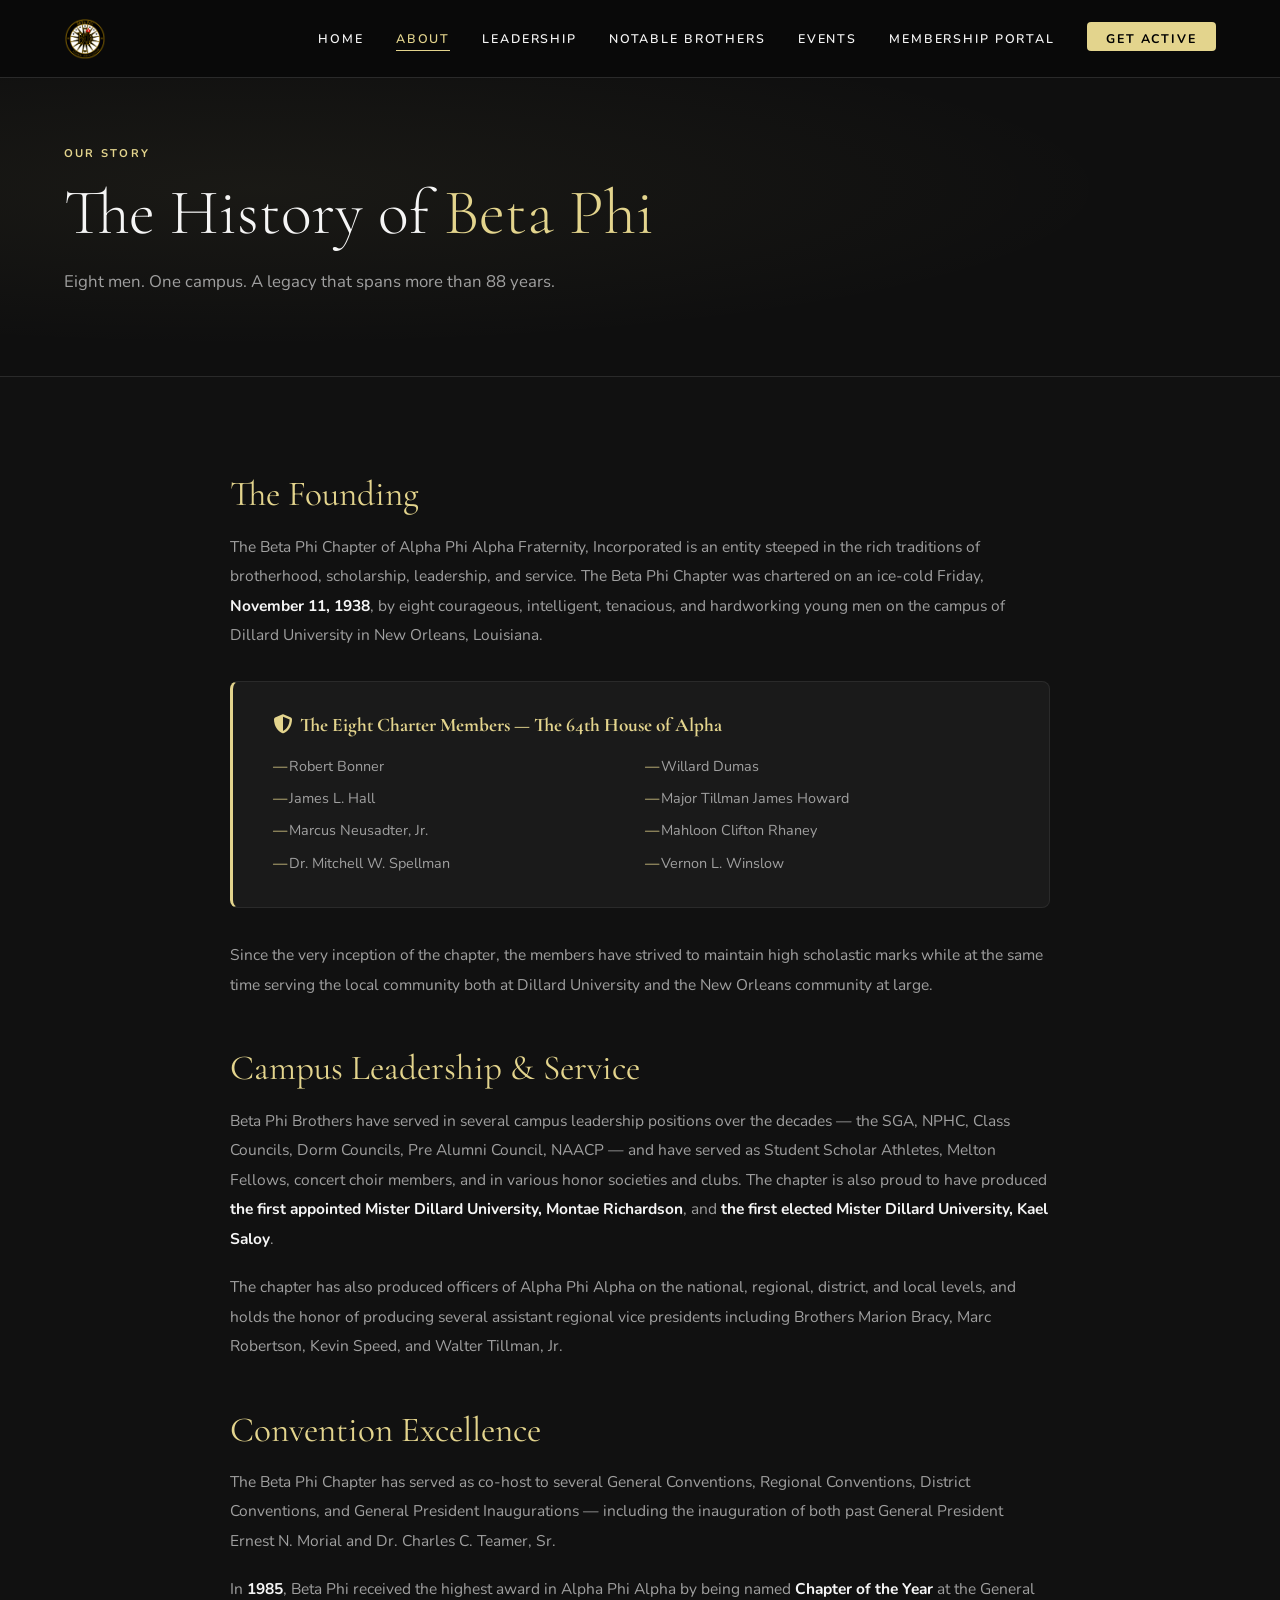
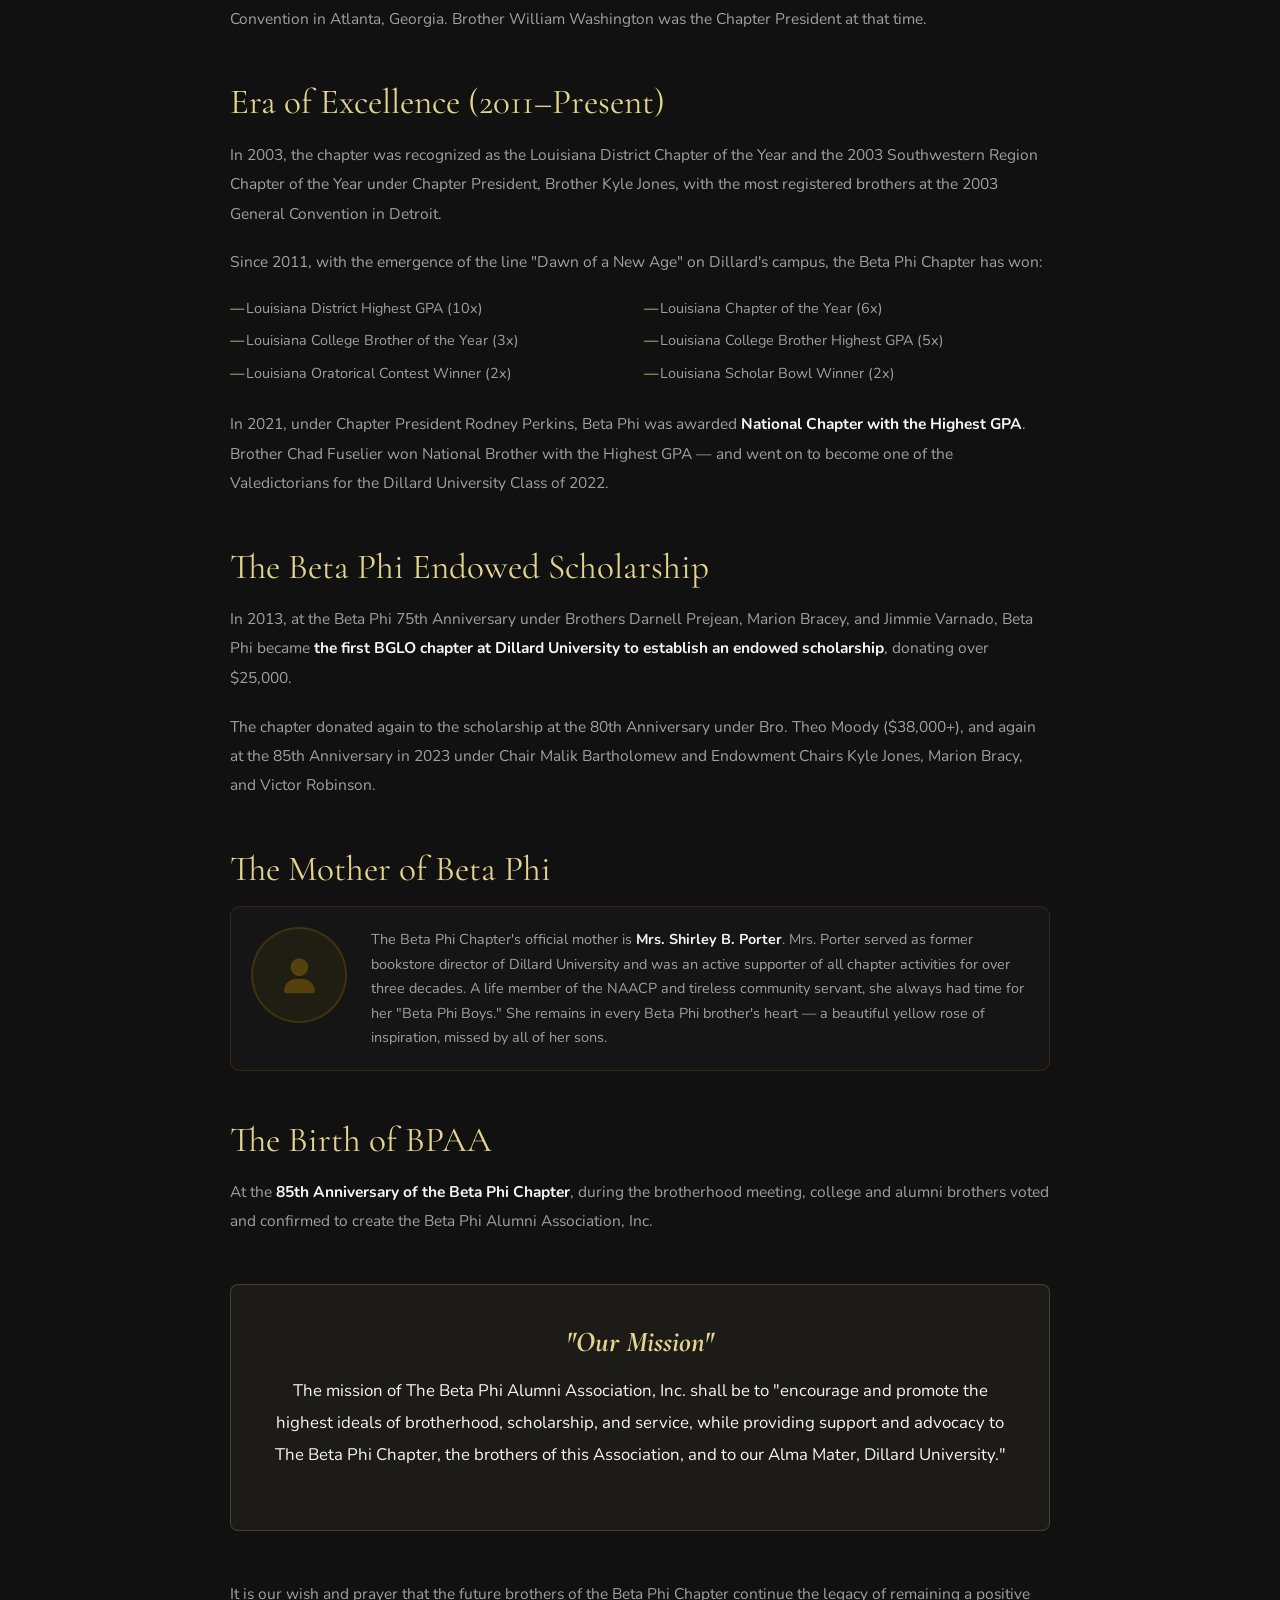
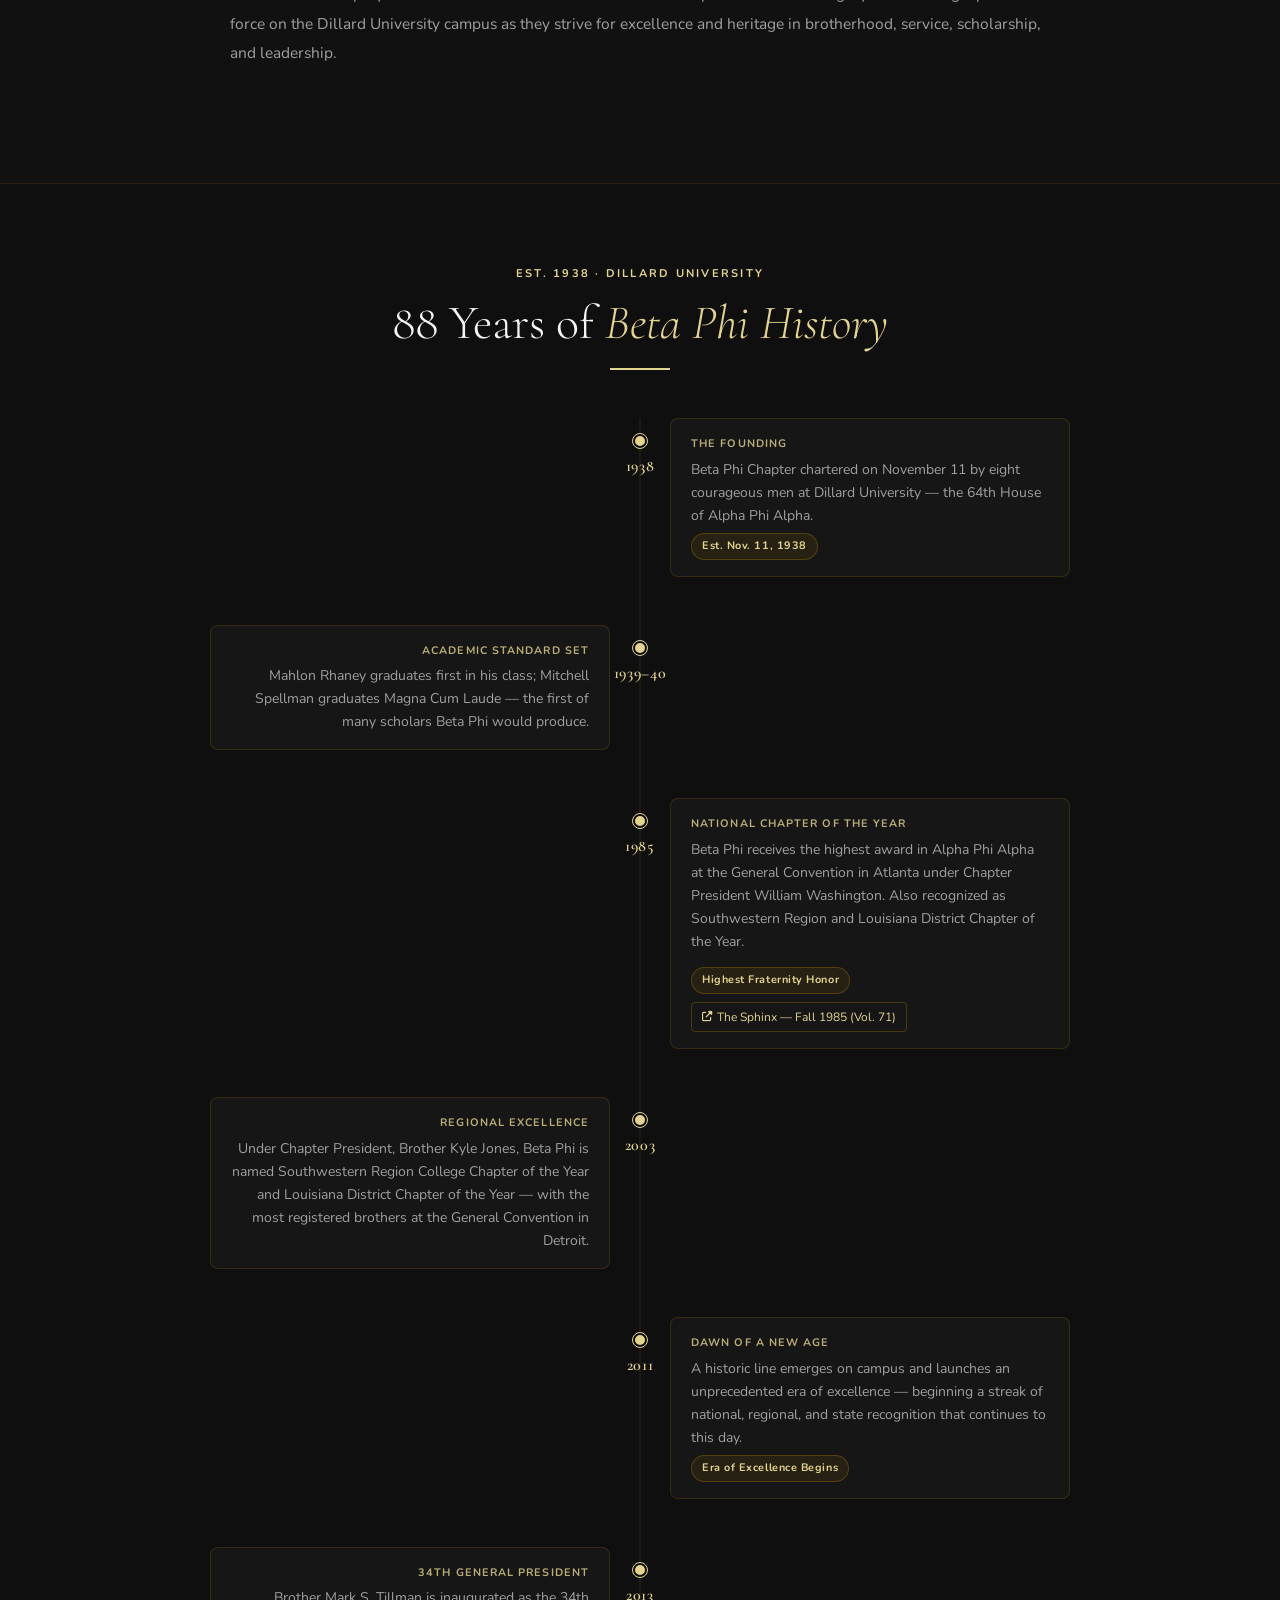
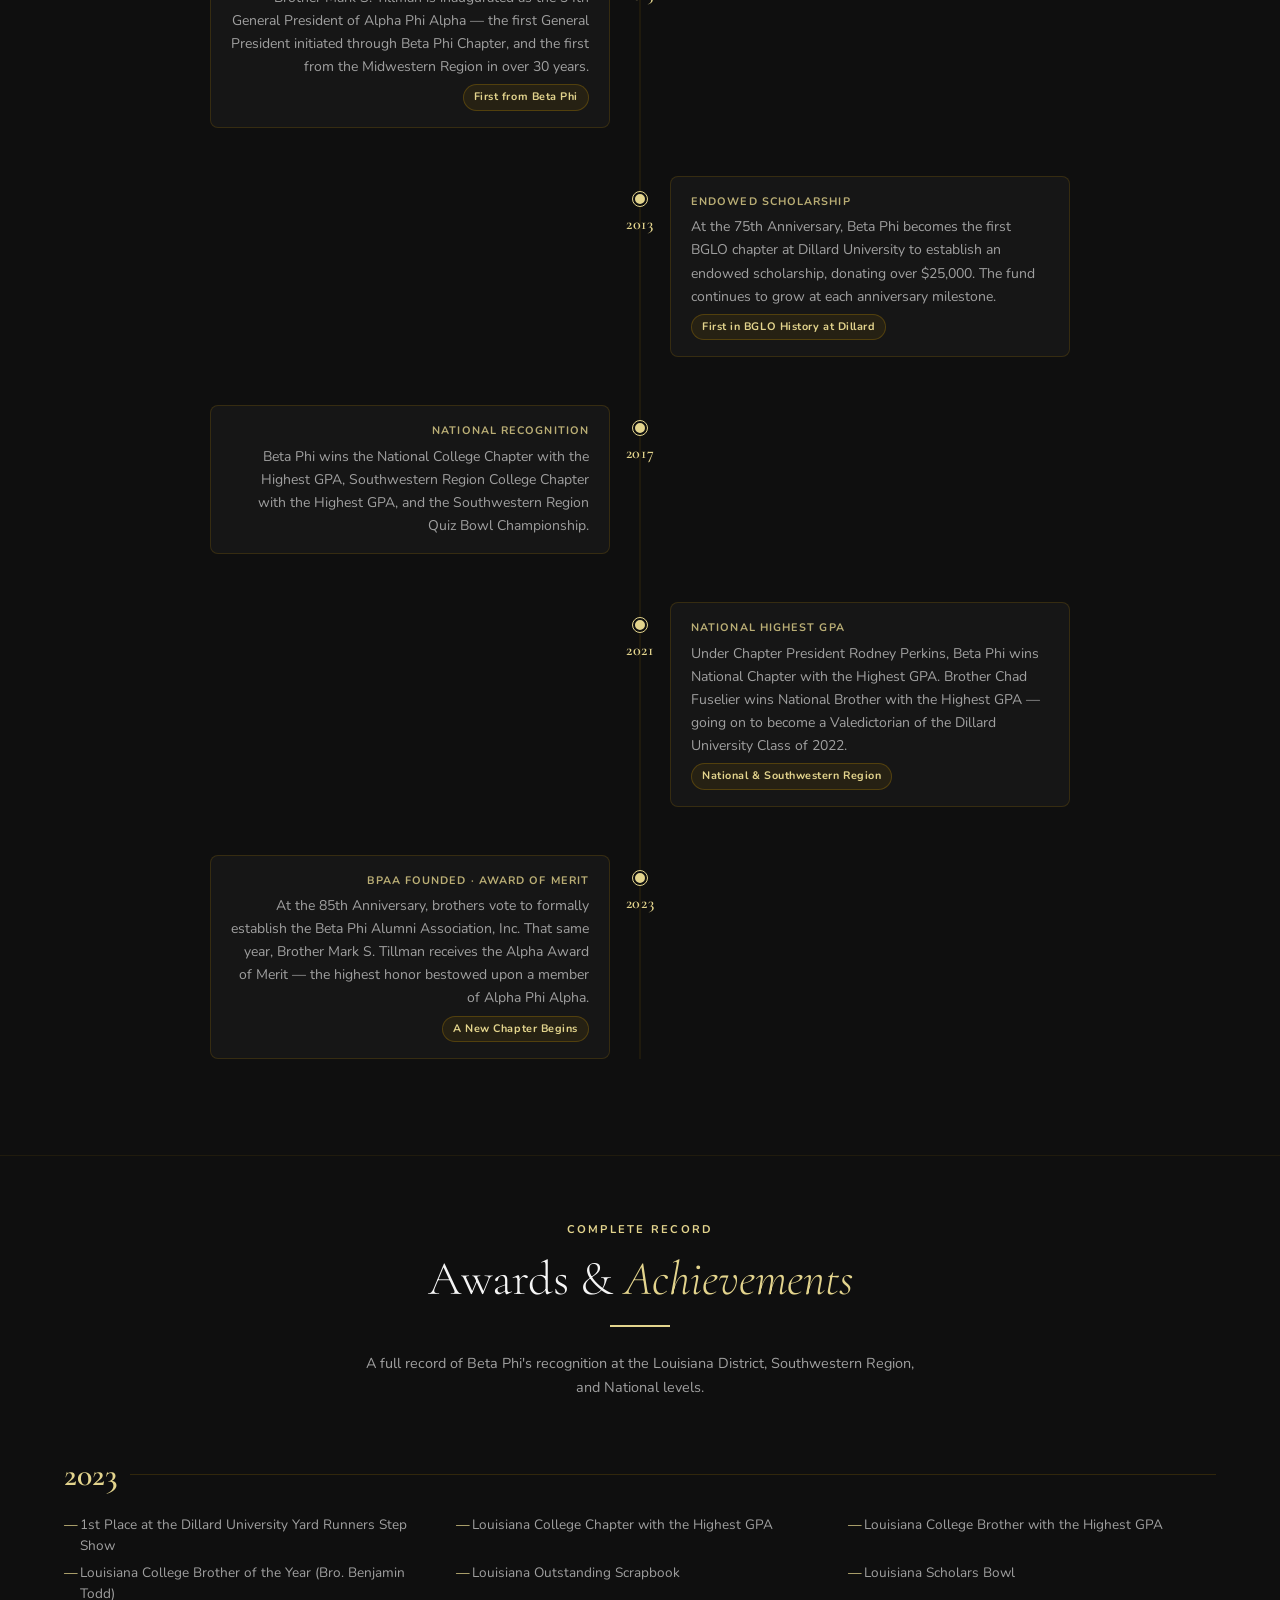
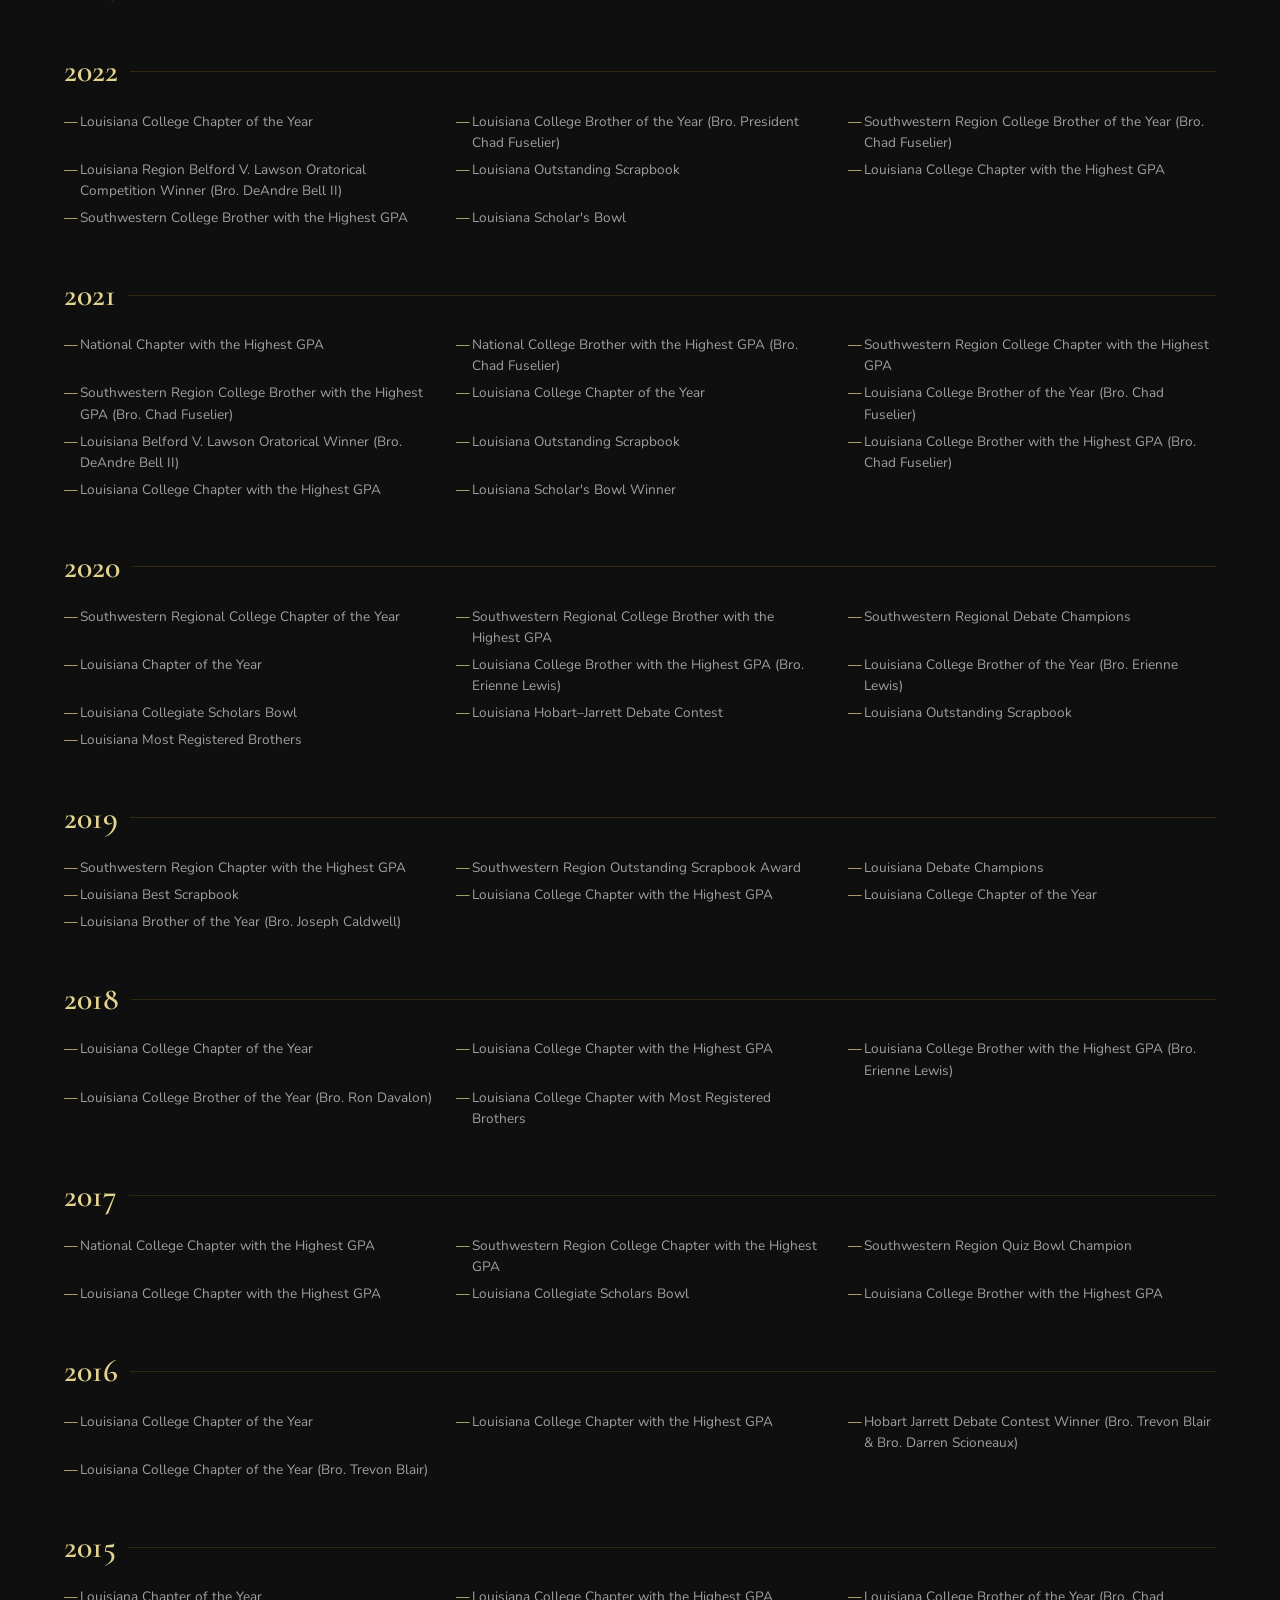
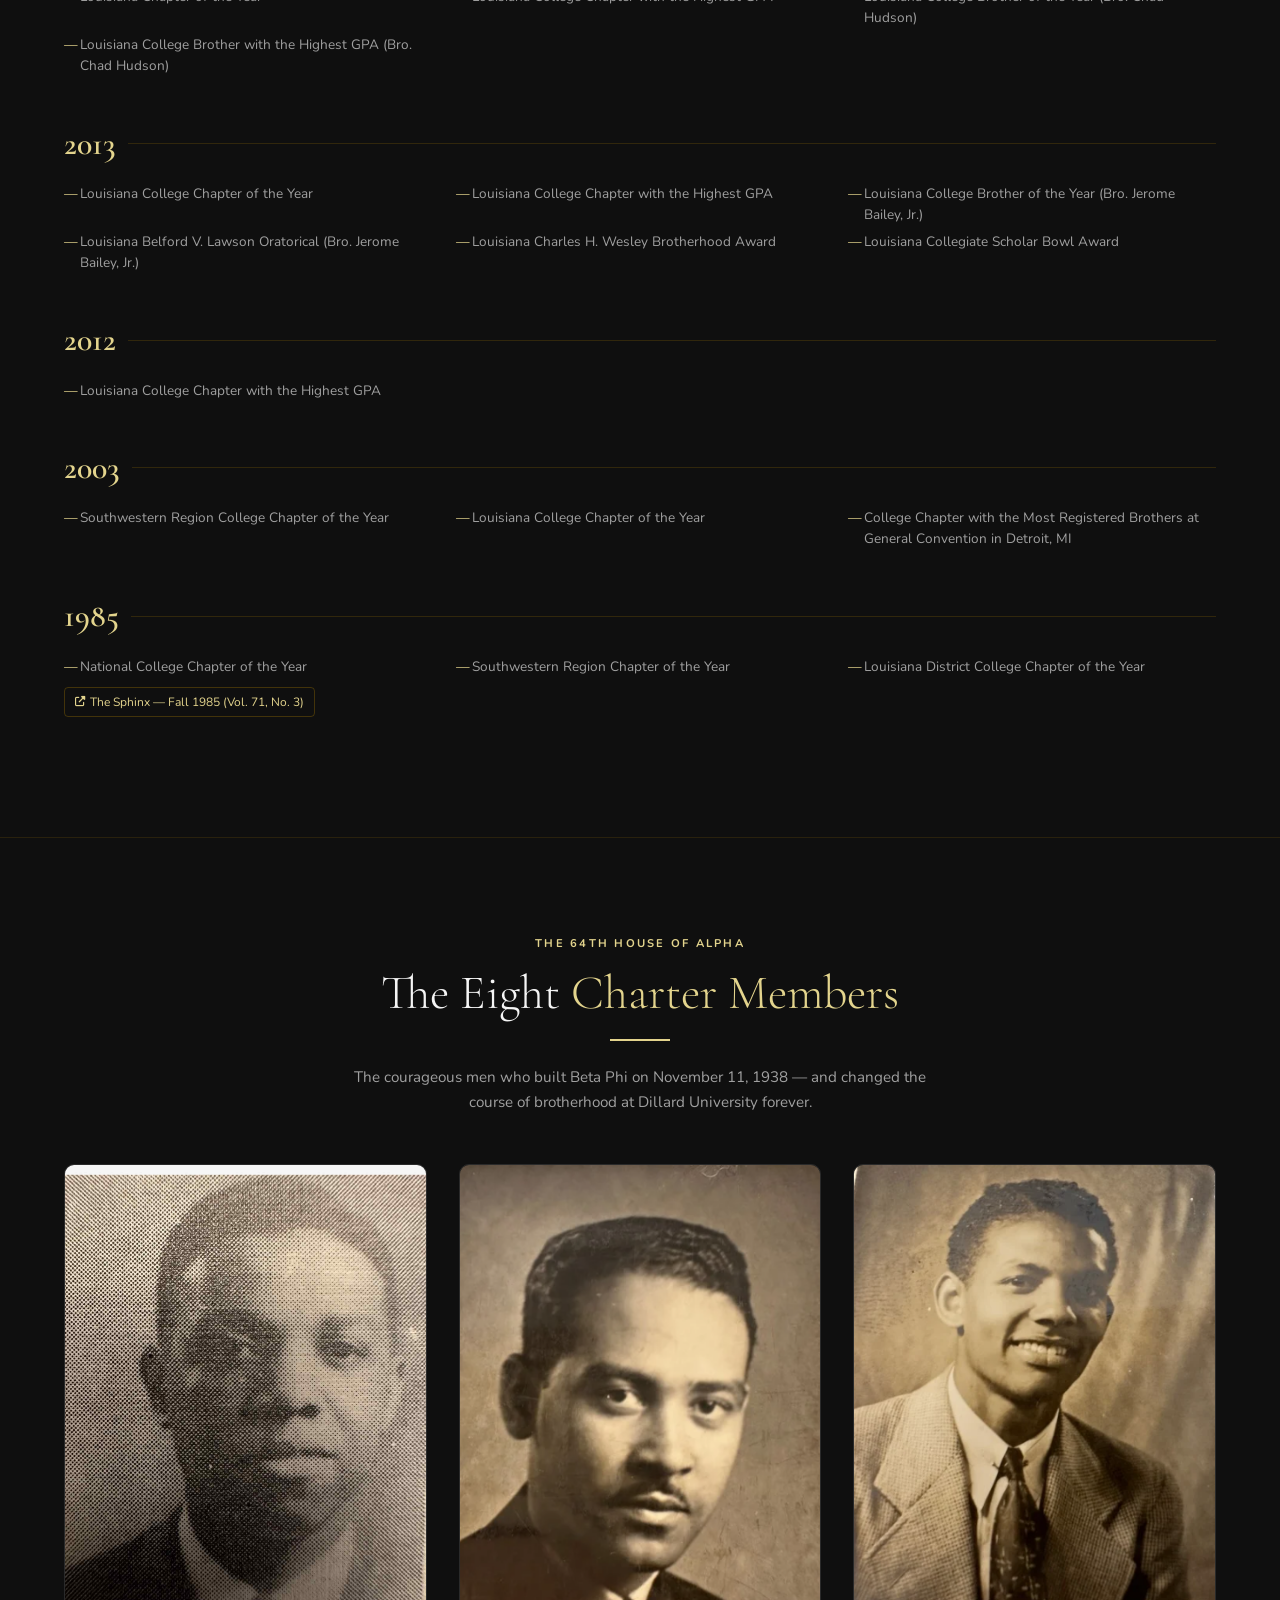
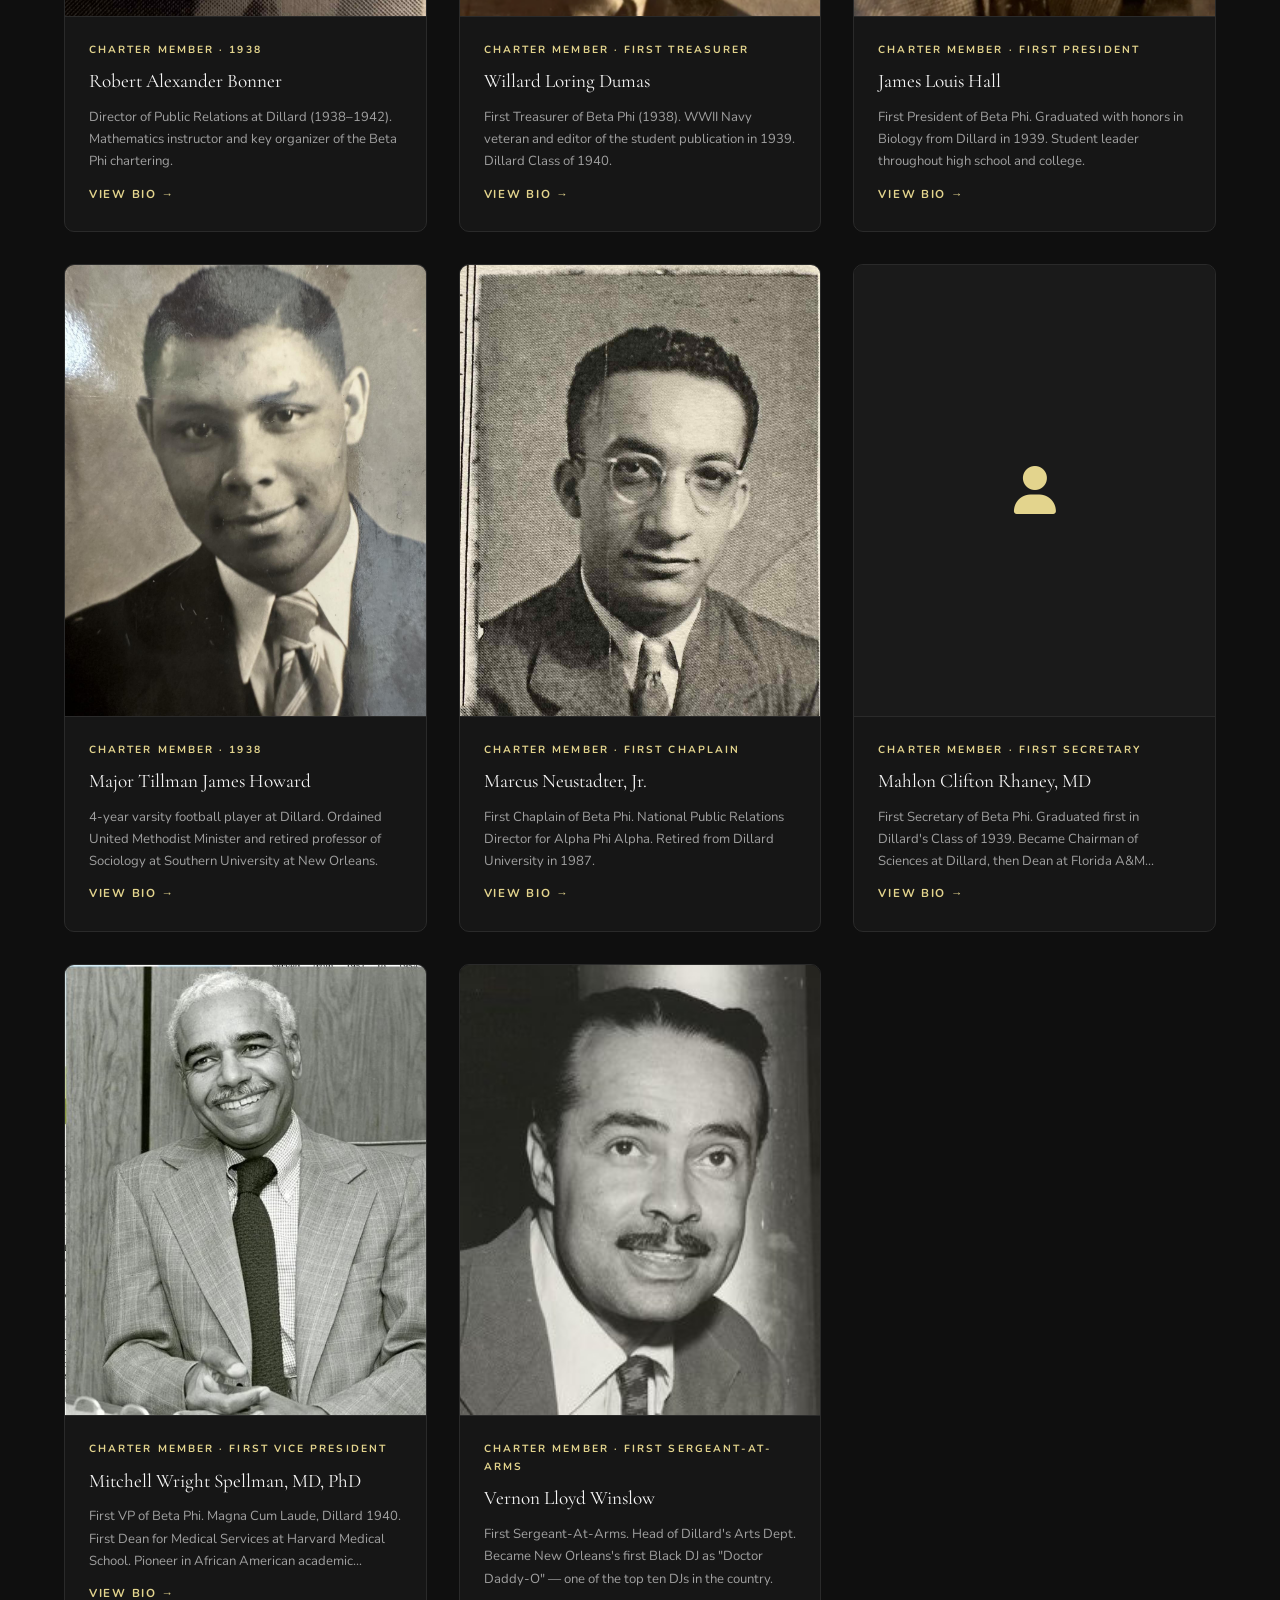
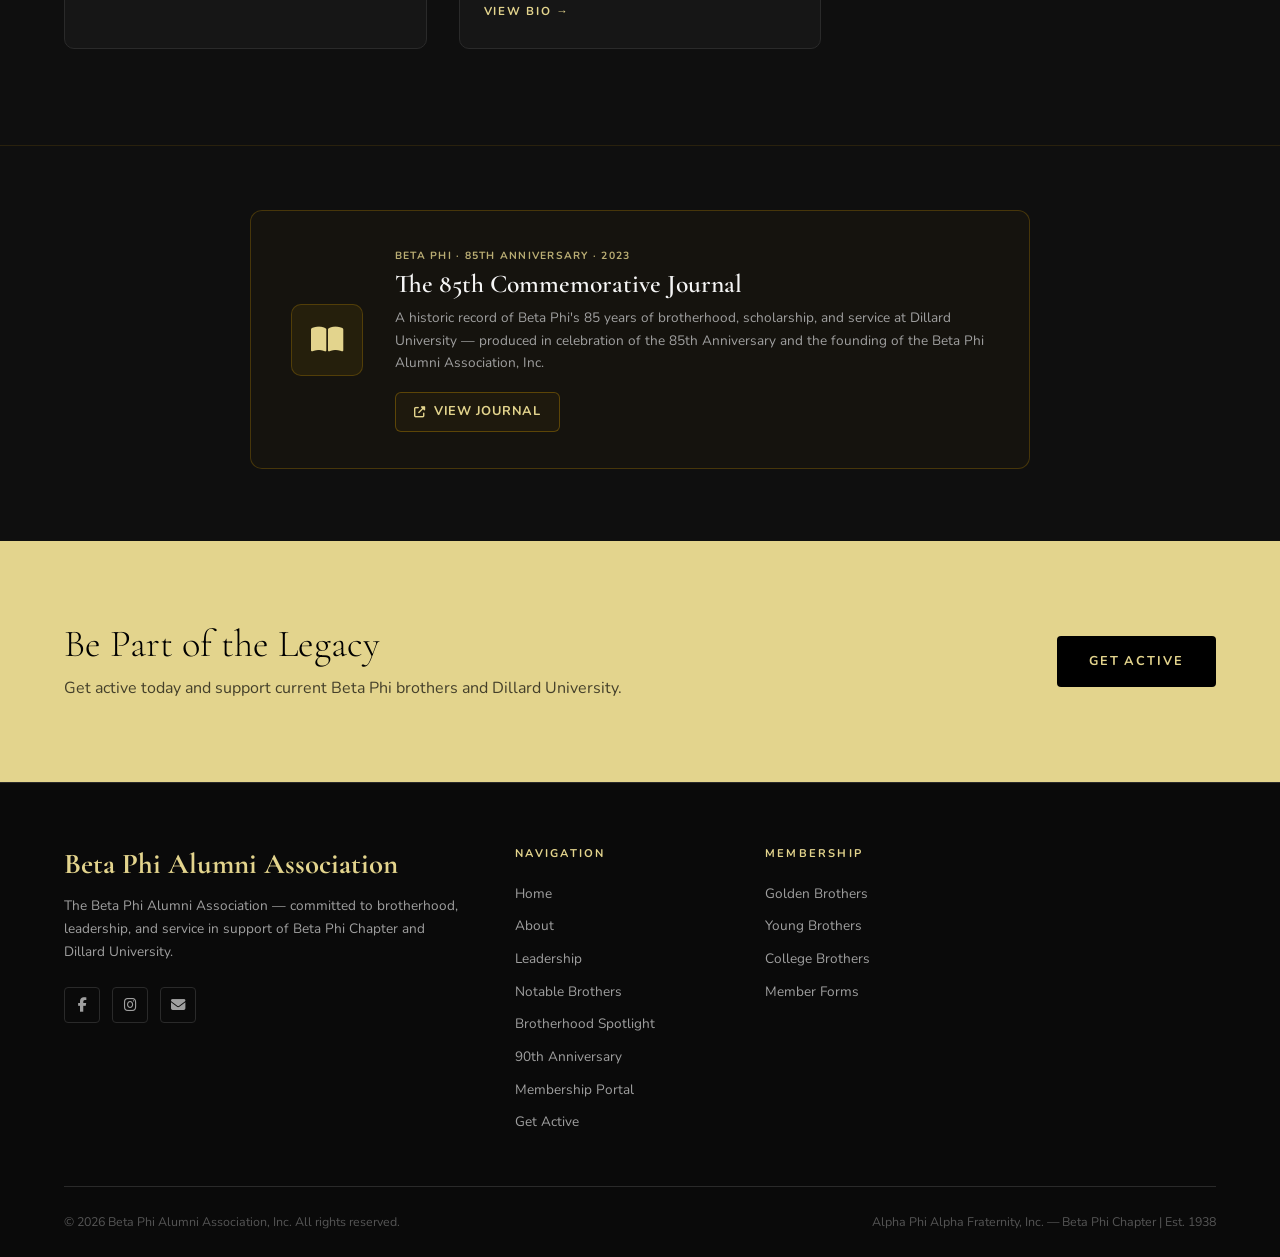
==== about.html @ ff381289 "Load script.js on all pages to fix invisible fade-up content" ====
<!DOCTYPE html>
<html lang="en">
<head>
<meta charset="UTF-8" />
<meta name="viewport" content="width=device-width, initial-scale=1.0"/>
<title>About | Beta Phi Alumni Association</title>
<meta name="description" content="The history of the Beta Phi Chapter of Alpha Phi Alpha Fraternity, Inc. and the Beta Phi Alumni Association." />
<link rel="preconnect" href="https://fonts.googleapis.com">
<link rel="preconnect" href="https://fonts.gstatic.com" crossorigin>
<link href="https://fonts.googleapis.com/css2?family=Cormorant+Garamond:ital,wght@0,300;0,400;0,600;0,700;1,400&family=Nunito:wght@300;400;500;600;700&display=swap" rel="stylesheet">
<link rel="stylesheet" href="https://cdnjs.cloudflare.com/ajax/libs/font-awesome/6.5.2/css/all.min.css"/>
<link rel="stylesheet" href="main.css" />
<style>
/* ── Timeline styles ── */
.timeline-section {
  background: var(--black);
  padding: 5rem 0 6rem;
  border-top: 1px solid rgba(184,135,0,0.15);
}
.tl-body {
  position: relative;
  max-width: 860px;
  margin: 3rem auto 0;
}
.tl-spine {
  position: absolute;
  left: 50%;
  top: 0;
  bottom: 0;
  width: 1px;
  background: rgba(184,135,0,0.2);
  transform: translateX(-50%);
}
.tl-item {
  display: grid;
  grid-template-columns: 1fr 60px 1fr;
  align-items: start;
  margin-bottom: 3rem;
  position: relative;
}
.tl-item:last-child { margin-bottom: 0; }
.tl-card {
  background: rgba(255,255,255,0.03);
  border: 0.5px solid rgba(184,135,0,0.2);
  border-radius: 8px;
  padding: 1rem 1.25rem;
}
.tl-card-l { grid-column: 1; text-align: right; }
.tl-card-r { grid-column: 3; }
.tl-empty-l { grid-column: 1; }
.tl-empty-r { grid-column: 3; }
.tl-center {
  grid-column: 2;
  display: flex;
  flex-direction: column;
  align-items: center;
  padding-top: 1rem;
  gap: 5px;
}
.tl-dot {
  width: 14px;
  height: 14px;
  border-radius: 50%;
  background: var(--gold, #b48700);
  flex-shrink: 0;
  border: 2px solid var(--black, #0a0a0a);
  outline: 1px solid var(--gold, #b48700);
}
.tl-year {
  font-family: 'Cormorant Garamond', serif;
  font-size: 1rem;
  font-weight: 600;
  color: var(--gold, #b48700);
  letter-spacing: 0.04em;
}
.tl-cat {
  font-family: 'Nunito', sans-serif;
  font-size: 0.68rem;
  font-weight: 700;
  letter-spacing: 0.1em;
  text-transform: uppercase;
  color: var(--gold, #b48700);
  margin-bottom: 4px;
  opacity: 0.8;
}
.tl-desc {
  font-family: 'Nunito', sans-serif;
  font-size: 0.875rem;
  color: var(--muted, rgba(255,255,255,0.6));
  line-height: 1.65;
}
.tl-badge {
  display: inline-block;
  font-family: 'Nunito', sans-serif;
  font-size: 0.68rem;
  font-weight: 700;
  letter-spacing: 0.05em;
  padding: 3px 10px;
  border-radius: 999px;
  background: rgba(184,135,0,0.1);
  color: var(--gold, #b48700);
  border: 0.5px solid rgba(184,135,0,0.3);
  margin-top: 6px;
  display: inline-block;
}

/* Awards grid */
.awards-era {
  background: var(--black);
  padding: 0 0 5rem;
  border-top: 1px solid rgba(184,135,0,0.1);
}
.awards-year-block {
  margin-bottom: 2.5rem;
}
.awards-year-label {
  font-family: 'Cormorant Garamond', serif;
  font-size: 2rem;
  font-weight: 600;
  color: var(--gold, #b48700);
  margin-bottom: 0.75rem;
  display: flex;
  align-items: center;
  gap: 12px;
}
.awards-year-label::after {
  content: '';
  flex: 1;
  height: 1px;
  background: rgba(184,135,0,0.2);
}
.awards-list {
  list-style: none;
  padding: 0;
  margin: 0;
  display: grid;
  grid-template-columns: repeat(auto-fill, minmax(280px, 1fr));
  gap: 6px 1.5rem;
}
.awards-list li {
  font-family: 'Nunito', sans-serif;
  font-size: 0.85rem;
  color: var(--muted, rgba(255,255,255,0.6));
  padding-left: 1rem;
  position: relative;
  line-height: 1.55;
}
.awards-list li::before {
  content: '\2014';
  position: absolute;
  left: 0;
  color: var(--gold, #b48700);
}

/* ── Mother of Beta Phi with headshot ── */
.porter-profile {
  display: flex;
  gap: 1.5rem;
  align-items: flex-start;
  margin: 0.5rem 0 1rem;
  padding: 1.25rem;
  background: rgba(255,255,255,0.02);
  border: 0.5px solid rgba(184,135,0,0.18);
  border-radius: 10px;
}
.porter-profile img {
  width: 96px;
  height: 96px;
  border-radius: 50%;
  object-fit: cover;
  object-position: center top;
  border: 2px solid rgba(184,135,0,0.5);
  flex-shrink: 0;
}
.porter-profile .porter-ph {
  width: 96px;
  height: 96px;
  border-radius: 50%;
  background: rgba(184,135,0,0.07);
  border: 2px solid rgba(184,135,0,0.2);
  display: flex;
  align-items: center;
  justify-content: center;
  color: rgba(184,135,0,0.35);
  font-size: 2.2rem;
  flex-shrink: 0;
}
.porter-profile .porter-text p {
  margin: 0;
  color: var(--muted, rgba(255,255,255,0.6));
  font-size: 0.9rem;
  line-height: 1.7;
}

/* ── 85th Commemorative Journal Section ── */
.journal-section {
  background: var(--black);
  padding: 4rem 0 4.5rem;
  border-top: 1px solid rgba(184,135,0,0.15);
}
.journal-card {
  max-width: 780px;
  margin: 0 auto;
  background: rgba(184,135,0,0.04);
  border: 0.5px solid rgba(184,135,0,0.3);
  border-radius: 12px;
  padding: 2.25rem 2.5rem;
  display: flex;
  gap: 2rem;
  align-items: center;
}
.journal-icon-wrap {
  flex-shrink: 0;
  width: 72px;
  height: 72px;
  border-radius: 10px;
  background: rgba(184,135,0,0.1);
  border: 0.5px solid rgba(184,135,0,0.3);
  display: flex;
  align-items: center;
  justify-content: center;
  color: var(--gold, #b48700);
  font-size: 1.8rem;
}
.journal-card-body .journal-label {
  font-family: 'Nunito', sans-serif;
  font-size: 0.65rem;
  font-weight: 700;
  letter-spacing: 0.12em;
  text-transform: uppercase;
  color: var(--gold, #b48700);
  opacity: 0.8;
  margin-bottom: 4px;
}
.journal-card-body h3 {
  font-family: 'Cormorant Garamond', serif;
  font-size: 1.6rem;
  font-weight: 600;
  color: var(--text, #f0ead6);
  margin: 0 0 0.5rem;
  line-height: 1.2;
}
.journal-card-body p {
  font-family: 'Nunito', sans-serif;
  font-size: 0.85rem;
  color: var(--muted, rgba(255,255,255,0.6));
  margin: 0 0 1.1rem;
  line-height: 1.65;
}
.journal-view-btn {
  display: inline-flex;
  align-items: center;
  gap: 8px;
  font-family: 'Nunito', sans-serif;
  font-size: 0.8rem;
  font-weight: 700;
  letter-spacing: 0.06em;
  text-transform: uppercase;
  color: var(--gold, #b48700);
  text-decoration: none;
  border: 0.5px solid rgba(184,135,0,0.4);
  padding: 8px 18px;
  border-radius: 6px;
  background: rgba(184,135,0,0.06);
  transition: background 0.2s, border-color 0.2s;
}
.journal-view-btn:hover {
  background: rgba(184,135,0,0.14);
  border-color: rgba(184,135,0,0.65);
}
@media (max-width: 600px) {
  .journal-card { flex-direction: column; gap: 1.25rem; padding: 1.5rem; }
  .porter-profile { flex-direction: column; align-items: center; text-align: center; }
}

@media (max-width: 640px) {
  .tl-item { grid-template-columns: 20px 1fr; }
  .tl-spine { left: 10px; transform: none; }
  .tl-card-l, .tl-card-r { grid-column: 2; text-align: left; }
  .tl-empty-l, .tl-empty-r { display: none; }
  .tl-center { grid-column: 1; padding-top: 1rem; }
  .tl-year { font-size: 0.8rem; }
}
</style>
</head>
<body>

<!-- NAV -->
<nav class="site-nav" id="siteNav">
  <div class="container">
    <a href="index.html" class="nav-brand" style="text-decoration:none;">
      <img src="images/bpaalogo.png" alt="Beta Phi Alumni Association" style="height:42px; width:auto; display:block;" />
    </a>
    <ul class="nav-links">
      <li><a href="index.html">Home</a></li>
      <li>
        <a href="about.html" class="active">About</a>
        <div class="nav-dropdown">
          <a href="about.html">Our History</a>
          <a href="about.html#charter-members">Charter Members</a>
        </div>
      </li>
      <li><a href="leadership.html">Leadership</a></li>
      <li>
        <a href="legacy.html">Notable Brothers</a>
        <div class="nav-dropdown">
          <a href="legacy.html">Notable Brothers</a>
          <a href="brotherhood-spotlight.html">Brotherhood Spotlight</a>
        </div>
      </li>
      <li>
        <a href="#">Events</a>
        <div class="nav-dropdown">
          <a href="beta-phi-90th.html">Beta Phi 90th Anniversary</a>
        </div>
      </li>
      <li><a href="members.html">Membership Portal</a></li>
      <li><a href="get-active.html" class="nav-cta">Get Active</a></li>
    </ul>
    <button class="nav-toggle" id="navToggle" aria-label="Toggle navigation">
      <span></span><span></span><span></span>
    </button>
  </div>
  <div class="nav-mobile" id="navMobile">
    <a href="index.html">Home</a>
    <a href="about.html">About — History</a>
    <a href="about.html#charter-members">About — Charter Members</a>
    <a href="leadership.html">Leadership</a>
    <a href="legacy.html">Notable Brothers</a>
    <a href="brotherhood-spotlight.html">Brotherhood Spotlight</a>
    <a href="beta-phi-90th.html">Events — 90th Anniversary</a>
    <a href="members.html">Membership Portal</a>
    <a href="get-active.html">Get Active</a>
  </div>
</nav>

<!-- PAGE HERO -->
<section class="page-hero">
  <div class="container page-hero-content">
    <span class="section-label">Our Story</span>
    <h1>The History of <span>Beta Phi</span></h1>
    <p>Eight men. One campus. A legacy that spans more than 88 years.</p>
  </div>
</section>

<!-- HISTORY -->
<section class="history-section">
  <div class="container">
    <div class="history-content">

      <h2>The Founding</h2>
      <p>
        The Beta Phi Chapter of Alpha Phi Alpha Fraternity, Incorporated is an entity steeped in the rich traditions of brotherhood, scholarship, leadership, and service. The Beta Phi Chapter was chartered on an ice-cold Friday, <strong>November 11, 1938</strong>, by eight courageous, intelligent, tenacious, and hardworking young men on the campus of Dillard University in New Orleans, Louisiana.
      </p>

      <div class="founding-members fade-up">
        <h3><i class="fas fa-shield-alt" style="color:var(--gold); margin-right:0.5rem;"></i>The Eight Charter Members — The 64th House of Alpha</h3>
        <ul>
          <li>Robert Bonner</li>
          <li>Willard Dumas</li>
          <li>James L. Hall</li>
          <li>Major Tillman James Howard</li>
          <li>Marcus Neusadter, Jr.</li>
          <li>Mahloon Clifton Rhaney</li>
          <li>Dr. Mitchell W. Spellman</li>
          <li>Vernon L. Winslow</li>
        </ul>
      </div>

      <p>
        Since the very inception of the chapter, the members have strived to maintain high scholastic marks while at the same time serving the local community both at Dillard University and the New Orleans community at large.
      </p>

      <h2>Campus Leadership &amp; Service</h2>
      <p>
        Beta Phi Brothers have served in several campus leadership positions over the decades — the SGA, NPHC, Class Councils, Dorm Councils, Pre Alumni Council, NAACP — and have served as Student Scholar Athletes, Melton Fellows, concert choir members, and in various honor societies and clubs. The chapter is also proud to have produced <strong>the first appointed Mister Dillard University, Montae Richardson</strong>, and <strong>the first elected Mister Dillard University, Kael Saloy</strong>.
      </p>

      <p>
        The chapter has also produced officers of Alpha Phi Alpha on the national, regional, district, and local levels, and holds the honor of producing several assistant regional vice presidents including Brothers Marion Bracy, Marc Robertson, Kevin Speed, and Walter Tillman, Jr.
      </p>

      <h2>Convention Excellence</h2>
      <p>
        The Beta Phi Chapter has served as co-host to several General Conventions, Regional Conventions, District Conventions, and General President Inaugurations — including the inauguration of both past General President Ernest N. Morial and Dr. Charles C. Teamer, Sr.
      </p>

      <p>
        In <strong>1985</strong>, Beta Phi received the highest award in Alpha Phi Alpha by being named <strong>Chapter of the Year</strong> at the General Convention in Atlanta, Georgia. Brother William Washington was the Chapter President at that time.
      </p>

      <h2>Era of Excellence (2011–Present)</h2>
      <p>
        In 2003, the chapter was recognized as the Louisiana District Chapter of the Year and the 2003 Southwestern Region Chapter of the Year under Chapter President, Brother Kyle Jones, with the most registered brothers at the 2003 General Convention in Detroit.
      </p>
      <p>
        Since 2011, with the emergence of the line "Dawn of a New Age" on Dillard's campus, the Beta Phi Chapter has won:
      </p>
      <ul style="list-style:none; margin: 1rem 0 1.5rem; display:grid; grid-template-columns: 1fr 1fr; gap: 0.5rem;">
        <li style="color:var(--muted); font-size:0.9rem; padding-left:1rem; position:relative;"><span style="color:var(--gold); position:absolute; left:0;">—</span> Louisiana District Highest GPA (10x)</li>
        <li style="color:var(--muted); font-size:0.9rem; padding-left:1rem; position:relative;"><span style="color:var(--gold); position:absolute; left:0;">—</span> Louisiana Chapter of the Year (6x)</li>
        <li style="color:var(--muted); font-size:0.9rem; padding-left:1rem; position:relative;"><span style="color:var(--gold); position:absolute; left:0;">—</span> Louisiana College Brother of the Year (3x)</li>
        <li style="color:var(--muted); font-size:0.9rem; padding-left:1rem; position:relative;"><span style="color:var(--gold); position:absolute; left:0;">—</span> Louisiana College Brother Highest GPA (5x)</li>
        <li style="color:var(--muted); font-size:0.9rem; padding-left:1rem; position:relative;"><span style="color:var(--gold); position:absolute; left:0;">—</span> Louisiana Oratorical Contest Winner (2x)</li>
        <li style="color:var(--muted); font-size:0.9rem; padding-left:1rem; position:relative;"><span style="color:var(--gold); position:absolute; left:0;">—</span> Louisiana Scholar Bowl Winner (2x)</li>
      </ul>
      <p>
        In 2021, under Chapter President Rodney Perkins, Beta Phi was awarded <strong>National Chapter with the Highest GPA</strong>. Brother Chad Fuselier won National Brother with the Highest GPA — and went on to become one of the Valedictorians for the Dillard University Class of 2022.
      </p>

      <h2>The Beta Phi Endowed Scholarship</h2>
      <p>
        In 2013, at the Beta Phi 75th Anniversary under Brothers Darnell Prejean, Marion Bracey, and Jimmie Varnado, Beta Phi became <strong>the first BGLO chapter at Dillard University to establish an endowed scholarship</strong>, donating over $25,000.
      </p>
      <p>
        The chapter donated again to the scholarship at the 80th Anniversary under Bro. Theo Moody ($38,000+), and again at the 85th Anniversary in 2023 under Chair Malik Bartholomew and Endowment Chairs Kyle Jones, Marion Bracy, and Victor Robinson.
      </p>

      <h2>The Mother of Beta Phi</h2>

      <!-- Shirley Porter Profile with Headshot -->
      <div class="porter-profile fade-up">
        <img
          src="images/porterheadshot.png"
          alt="Mrs. Shirley B. Porter — Mother of Beta Phi"
          onerror="this.style.display='none'; this.nextElementSibling.style.display='flex';"
        />
        <div class="porter-ph" style="display:none;"><i class="fas fa-user"></i></div>
        <div class="porter-text">
          <p>
            The Beta Phi Chapter's official mother is <strong>Mrs. Shirley B. Porter</strong>. Mrs. Porter served as former bookstore director of Dillard University and was an active supporter of all chapter activities for over three decades. A life member of the NAACP and tireless community servant, she always had time for her "Beta Phi Boys." She remains in every Beta Phi brother's heart — a beautiful yellow rose of inspiration, missed by all of her sons.
          </p>
        </div>
      </div>

      <h2>The Birth of BPAA</h2>
      <p>
        At the <strong>85th Anniversary of the Beta Phi Chapter</strong>, during the brotherhood meeting, college and alumni brothers voted and confirmed to create the Beta Phi Alumni Association, Inc.
      </p>

      <div class="mission-box fade-up">
        <h3>"Our Mission"</h3>
        <p>
          The mission of The Beta Phi Alumni Association, Inc. shall be to "encourage and promote the highest ideals of brotherhood, scholarship, and service, while providing support and advocacy to The Beta Phi Chapter, the brothers of this Association, and to our Alma Mater, Dillard University."
        </p>
      </div>

      <p style="margin-top: 2rem;">
        It is our wish and prayer that the future brothers of the Beta Phi Chapter continue the legacy of remaining a positive force on the Dillard University campus as they strive for excellence and heritage in brotherhood, service, scholarship, and leadership.
      </p>

    </div>
  </div>
</section>

<!-- TIMELINE -->
<section class="timeline-section" id="timeline">
  <div class="container">
    <div style="text-align:center; margin-bottom:1rem;">
      <span class="section-label">Est. 1938 · Dillard University</span>
      <h2 style="font-family:'Cormorant Garamond',serif; font-size:clamp(2rem,4vw,3rem); color:var(--text); font-weight:300; margin-bottom:0.5rem;">
        88 Years of <span style="color:var(--gold); font-style:italic;">Beta Phi History</span>
      </h2>
      <div class="gold-divider"></div>
    </div>
    <div class="tl-body">
      <div class="tl-spine"></div>
      <div class="tl-item fade-up">
        <div class="tl-empty-l"></div>
        <div class="tl-center"><div class="tl-dot"></div><div class="tl-year">1938</div></div>
        <div class="tl-card tl-card-r">
          <div class="tl-cat">The Founding</div>
          <div class="tl-desc">Beta Phi Chapter chartered on November 11 by eight courageous men at Dillard University — the 64th House of Alpha Phi Alpha.</div>
          <div><span class="tl-badge">Est. Nov. 11, 1938</span></div>
        </div>
      </div>
      <div class="tl-item fade-up">
        <div class="tl-card tl-card-l">
          <div class="tl-cat">Academic Standard Set</div>
          <div class="tl-desc">Mahlon Rhaney graduates first in his class; Mitchell Spellman graduates Magna Cum Laude — the first of many scholars Beta Phi would produce.</div>
        </div>
        <div class="tl-center"><div class="tl-dot"></div><div class="tl-year">1939–40</div></div>
        <div class="tl-empty-r"></div>
      </div>
      <div class="tl-item fade-up">
        <div class="tl-empty-l"></div>
        <div class="tl-center"><div class="tl-dot"></div><div class="tl-year">1985</div></div>
        <div class="tl-card tl-card-r">
          <div class="tl-cat">National Chapter of the Year</div>
          <div class="tl-desc">Beta Phi receives the highest award in Alpha Phi Alpha at the General Convention in Atlanta under Chapter President William Washington. Also recognized as Southwestern Region and Louisiana District Chapter of the Year.</div>
          <div style="margin-top:8px;"><span class="tl-badge">Highest Fraternity Honor</span></div>
          <div style="margin-top:8px;">
            <a href="https://issuu.com/docs/67835bb97159469b81464bffd332ee5e" target="_blank" style="font-family:'Nunito',sans-serif; font-size:0.75rem; color:var(--gold); text-decoration:none; display:inline-flex; align-items:center; gap:5px; border:0.5px solid rgba(184,135,0,0.3); padding:4px 10px; border-radius:4px;">
              <i class="fas fa-external-link-alt" style="font-size:0.65rem;"></i> The Sphinx — Fall 1985 (Vol. 71)
            </a>
          </div>
        </div>
      </div>
      <div class="tl-item fade-up">
        <div class="tl-card tl-card-l">
          <div class="tl-cat">Regional Excellence</div>
          <div class="tl-desc">Under Chapter President, Brother Kyle Jones, Beta Phi is named Southwestern Region College Chapter of the Year and Louisiana District Chapter of the Year — with the most registered brothers at the General Convention in Detroit.</div>
        </div>
        <div class="tl-center"><div class="tl-dot"></div><div class="tl-year">2003</div></div>
        <div class="tl-empty-r"></div>
      </div>
      <div class="tl-item fade-up">
        <div class="tl-empty-l"></div>
        <div class="tl-center"><div class="tl-dot"></div><div class="tl-year">2011</div></div>
        <div class="tl-card tl-card-r">
          <div class="tl-cat">Dawn of a New Age</div>
          <div class="tl-desc">A historic line emerges on campus and launches an unprecedented era of excellence — beginning a streak of national, regional, and state recognition that continues to this day.</div>
          <div><span class="tl-badge">Era of Excellence Begins</span></div>
        </div>
      </div>
      <div class="tl-item fade-up">
        <div class="tl-card tl-card-l">
          <div class="tl-cat">34th General President</div>
          <div class="tl-desc">Brother Mark S. Tillman is inaugurated as the 34th General President of Alpha Phi Alpha — the first General President initiated through Beta Phi Chapter, and the first from the Midwestern Region in over 30 years.</div>
          <div><span class="tl-badge">First from Beta Phi</span></div>
        </div>
        <div class="tl-center"><div class="tl-dot"></div><div class="tl-year">2013</div></div>
        <div class="tl-empty-r"></div>
      </div>
      <div class="tl-item fade-up">
        <div class="tl-empty-l"></div>
        <div class="tl-center"><div class="tl-dot"></div><div class="tl-year">2013</div></div>
        <div class="tl-card tl-card-r">
          <div class="tl-cat">Endowed Scholarship</div>
          <div class="tl-desc">At the 75th Anniversary, Beta Phi becomes the first BGLO chapter at Dillard University to establish an endowed scholarship, donating over $25,000. The fund continues to grow at each anniversary milestone.</div>
          <div><span class="tl-badge">First in BGLO History at Dillard</span></div>
        </div>
      </div>
      <div class="tl-item fade-up">
        <div class="tl-card tl-card-l">
          <div class="tl-cat">National Recognition</div>
          <div class="tl-desc">Beta Phi wins the National College Chapter with the Highest GPA, Southwestern Region College Chapter with the Highest GPA, and the Southwestern Region Quiz Bowl Championship.</div>
        </div>
        <div class="tl-center"><div class="tl-dot"></div><div class="tl-year">2017</div></div>
        <div class="tl-empty-r"></div>
      </div>
      <div class="tl-item fade-up">
        <div class="tl-empty-l"></div>
        <div class="tl-center"><div class="tl-dot"></div><div class="tl-year">2021</div></div>
        <div class="tl-card tl-card-r">
          <div class="tl-cat">National Highest GPA</div>
          <div class="tl-desc">Under Chapter President Rodney Perkins, Beta Phi wins National Chapter with the Highest GPA. Brother Chad Fuselier wins National Brother with the Highest GPA — going on to become a Valedictorian of the Dillard University Class of 2022.</div>
          <div><span class="tl-badge">National &amp; Southwestern Region</span></div>
        </div>
      </div>
      <div class="tl-item fade-up">
        <div class="tl-card tl-card-l">
          <div class="tl-cat">BPAA Founded · Award of Merit</div>
          <div class="tl-desc">At the 85th Anniversary, brothers vote to formally establish the Beta Phi Alumni Association, Inc. That same year, Brother Mark S. Tillman receives the Alpha Award of Merit — the highest honor bestowed upon a member of Alpha Phi Alpha.</div>
          <div><span class="tl-badge">A New Chapter Begins</span></div>
        </div>
        <div class="tl-center"><div class="tl-dot"></div><div class="tl-year">2023</div></div>
        <div class="tl-empty-r"></div>
      </div>
    </div>
  </div>
</section>

<!-- AWARDS & ACHIEVEMENTS -->
<section class="awards-era">
  <div class="container">
    <div style="text-align:center; padding: 4rem 0 3rem;">
      <span class="section-label">Complete Record</span>
      <h2 style="font-family:'Cormorant Garamond',serif; font-size:clamp(2rem,4vw,3rem); color:var(--text); font-weight:300; margin-bottom:0.5rem;">
        Awards &amp; <span style="color:var(--gold); font-style:italic;">Achievements</span>
      </h2>
      <div class="gold-divider"></div>
      <p style="color:var(--muted); max-width:560px; margin:1rem auto 0; font-size:0.9rem;">
        A full record of Beta Phi's recognition at the Louisiana District, Southwestern Region, and National levels.
      </p>
    </div>
    <div class="awards-year-block fade-up">
      <div class="awards-year-label">2023</div>
      <ul class="awards-list">
        <li>1st Place at the Dillard University Yard Runners Step Show</li>
        <li>Louisiana College Chapter with the Highest GPA</li>
        <li>Louisiana College Brother with the Highest GPA</li>
        <li>Louisiana College Brother of the Year (Bro. Benjamin Todd)</li>
        <li>Louisiana Outstanding Scrapbook</li>
        <li>Louisiana Scholars Bowl</li>
      </ul>
    </div>
    <div class="awards-year-block fade-up">
      <div class="awards-year-label">2022</div>
      <ul class="awards-list">
        <li>Louisiana College Chapter of the Year</li>
        <li>Louisiana College Brother of the Year (Bro. President Chad Fuselier)</li>
        <li>Southwestern Region College Brother of the Year (Bro. Chad Fuselier)</li>
        <li>Louisiana Region Belford V. Lawson Oratorical Competition Winner (Bro. DeAndre Bell II)</li>
        <li>Louisiana Outstanding Scrapbook</li>
        <li>Louisiana College Chapter with the Highest GPA</li>
        <li>Southwestern College Brother with the Highest GPA</li>
        <li>Louisiana Scholar's Bowl</li>
      </ul>
    </div>
    <div class="awards-year-block fade-up">
      <div class="awards-year-label">2021</div>
      <ul class="awards-list">
        <li>National Chapter with the Highest GPA</li>
        <li>National College Brother with the Highest GPA (Bro. Chad Fuselier)</li>
        <li>Southwestern Region College Chapter with the Highest GPA</li>
        <li>Southwestern Region College Brother with the Highest GPA (Bro. Chad Fuselier)</li>
        <li>Louisiana College Chapter of the Year</li>
        <li>Louisiana College Brother of the Year (Bro. Chad Fuselier)</li>
        <li>Louisiana Belford V. Lawson Oratorical Winner (Bro. DeAndre Bell II)</li>
        <li>Louisiana Outstanding Scrapbook</li>
        <li>Louisiana College Brother with the Highest GPA (Bro. Chad Fuselier)</li>
        <li>Louisiana College Chapter with the Highest GPA</li>
        <li>Louisiana Scholar's Bowl Winner</li>
      </ul>
    </div>
    <div class="awards-year-block fade-up">
      <div class="awards-year-label">2020</div>
      <ul class="awards-list">
        <li>Southwestern Regional College Chapter of the Year</li>
        <li>Southwestern Regional College Brother with the Highest GPA</li>
        <li>Southwestern Regional Debate Champions</li>
        <li>Louisiana Chapter of the Year</li>
        <li>Louisiana College Brother with the Highest GPA (Bro. Erienne Lewis)</li>
        <li>Louisiana College Brother of the Year (Bro. Erienne Lewis)</li>
        <li>Louisiana Collegiate Scholars Bowl</li>
        <li>Louisiana Hobart–Jarrett Debate Contest</li>
        <li>Louisiana Outstanding Scrapbook</li>
        <li>Louisiana Most Registered Brothers</li>
      </ul>
    </div>
    <div class="awards-year-block fade-up">
      <div class="awards-year-label">2019</div>
      <ul class="awards-list">
        <li>Southwestern Region Chapter with the Highest GPA</li>
        <li>Southwestern Region Outstanding Scrapbook Award</li>
        <li>Louisiana Debate Champions</li>
        <li>Louisiana Best Scrapbook</li>
        <li>Louisiana College Chapter with the Highest GPA</li>
        <li>Louisiana College Chapter of the Year</li>
        <li>Louisiana Brother of the Year (Bro. Joseph Caldwell)</li>
      </ul>
    </div>
    <div class="awards-year-block fade-up">
      <div class="awards-year-label">2018</div>
      <ul class="awards-list">
        <li>Louisiana College Chapter of the Year</li>
        <li>Louisiana College Chapter with the Highest GPA</li>
        <li>Louisiana College Brother with the Highest GPA (Bro. Erienne Lewis)</li>
        <li>Louisiana College Brother of the Year (Bro. Ron Davalon)</li>
        <li>Louisiana College Chapter with Most Registered Brothers</li>
      </ul>
    </div>
    <div class="awards-year-block fade-up">
      <div class="awards-year-label">2017</div>
      <ul class="awards-list">
        <li>National College Chapter with the Highest GPA</li>
        <li>Southwestern Region College Chapter with the Highest GPA</li>
        <li>Southwestern Region Quiz Bowl Champion</li>
        <li>Louisiana College Chapter with the Highest GPA</li>
        <li>Louisiana Collegiate Scholars Bowl</li>
        <li>Louisiana College Brother with the Highest GPA</li>
      </ul>
    </div>
    <div class="awards-year-block fade-up">
      <div class="awards-year-label">2016</div>
      <ul class="awards-list">
        <li>Louisiana College Chapter of the Year</li>
        <li>Louisiana College Chapter with the Highest GPA</li>
        <li>Hobart Jarrett Debate Contest Winner (Bro. Trevon Blair &amp; Bro. Darren Scioneaux)</li>
        <li>Louisiana College Chapter of the Year (Bro. Trevon Blair)</li>
      </ul>
    </div>
    <div class="awards-year-block fade-up">
      <div class="awards-year-label">2015</div>
      <ul class="awards-list">
        <li>Louisiana Chapter of the Year</li>
        <li>Louisiana College Chapter with the Highest GPA</li>
        <li>Louisiana College Brother of the Year (Bro. Chad Hudson)</li>
        <li>Louisiana College Brother with the Highest GPA (Bro. Chad Hudson)</li>
      </ul>
    </div>
    <div class="awards-year-block fade-up">
      <div class="awards-year-label">2013</div>
      <ul class="awards-list">
        <li>Louisiana College Chapter of the Year</li>
        <li>Louisiana College Chapter with the Highest GPA</li>
        <li>Louisiana College Brother of the Year (Bro. Jerome Bailey, Jr.)</li>
        <li>Louisiana Belford V. Lawson Oratorical (Bro. Jerome Bailey, Jr.)</li>
        <li>Louisiana Charles H. Wesley Brotherhood Award</li>
        <li>Louisiana Collegiate Scholar Bowl Award</li>
      </ul>
    </div>
    <div class="awards-year-block fade-up">
      <div class="awards-year-label">2012</div>
      <ul class="awards-list">
        <li>Louisiana College Chapter with the Highest GPA</li>
      </ul>
    </div>
    <div class="awards-year-block fade-up">
      <div class="awards-year-label">2003</div>
      <ul class="awards-list">
        <li>Southwestern Region College Chapter of the Year</li>
        <li>Louisiana College Chapter of the Year</li>
        <li>College Chapter with the Most Registered Brothers at General Convention in Detroit, MI</li>
      </ul>
    </div>
    <div class="awards-year-block fade-up">
      <div class="awards-year-label">1985</div>
      <ul class="awards-list">
        <li>National College Chapter of the Year</li>
        <li>Southwestern Region Chapter of the Year</li>
        <li>Louisiana District College Chapter of the Year</li>
      </ul>
      <div style="margin-top:10px;">
        <a href="https://issuu.com/docs/67835bb97159469b81464bffd332ee5e" target="_blank" style="font-family:'Nunito',sans-serif; font-size:0.75rem; color:var(--gold); text-decoration:none; display:inline-flex; align-items:center; gap:5px; border:0.5px solid rgba(184,135,0,0.3); padding:4px 10px; border-radius:4px;">
          <i class="fas fa-external-link-alt" style="font-size:0.65rem;"></i> The Sphinx — Fall 1985 (Vol. 71, No. 3)
        </a>
      </div>
    </div>
  </div>
</section>

<!-- CHARTER MEMBERS -->
<section class="leadership-section" id="charter-members" style="background: var(--black); border-top: 1px solid rgba(184,135,0,0.15);">
  <div class="container">
    <div style="text-align:center; margin-bottom: 3rem;" class="fade-up">
      <span class="section-label">The 64th House of Alpha</span>
      <h2 style="font-size:clamp(2rem,4vw,3rem); color:var(--text); font-weight:300; margin-bottom:0.5rem;">
        The Eight <span style="color:var(--gold);">Charter Members</span>
      </h2>
      <div class="gold-divider"></div>
      <p style="color:var(--muted); max-width:600px; margin:0 auto; font-size:0.95rem;">
        The courageous men who built Beta Phi on November 11, 1938 — and changed the course of brotherhood at Dillard University forever.
      </p>
    </div>
    <div class="board-grid">
      <div class="board-member fade-up" data-charter="bonner">
        <img src="BP Charter Member Headshot/bonner-headshot.jpg" alt="Robert Alexander Bonner" class="board-member-img" onerror="this.style.display='none'; this.nextElementSibling.style.display='flex';" />
        <div class="board-member-img-placeholder" style="display:none;"><i class="fas fa-user"></i></div>
        <div class="board-member-info">
          <div class="board-member-role">Charter Member · 1938</div>
          <div class="board-member-name">Robert Alexander Bonner</div>
          <div class="board-member-bio">Director of Public Relations at Dillard (1938–1942). Mathematics instructor and key organizer of the Beta Phi chartering.</div>
          <span class="view-bio-btn">View Bio</span>
        </div>
      </div>
      <div class="board-member fade-up fade-up-delay-1" data-charter="dumas">
        <img src="BP Charter Member Headshot/dumas-headshoot-charter-member.png" alt="Willard Loring Dumas" class="board-member-img" onerror="this.style.display='none'; this.nextElementSibling.style.display='flex';" />
        <div class="board-member-img-placeholder" style="display:none;"><i class="fas fa-user"></i></div>
        <div class="board-member-info">
          <div class="board-member-role">Charter Member · First Treasurer</div>
          <div class="board-member-name">Willard Loring Dumas</div>
          <div class="board-member-bio">First Treasurer of Beta Phi (1938). WWII Navy veteran and editor of the student publication in 1939. Dillard Class of 1940.</div>
          <span class="view-bio-btn">View Bio</span>
        </div>
      </div>
      <div class="board-member fade-up fade-up-delay-2" data-charter="hall">
        <img src="BP Charter Member Headshot/hall-headshot.png" alt="James Louis Hall" class="board-member-img" onerror="this.style.display='none'; this.nextElementSibling.style.display='flex';" />
        <div class="board-member-img-placeholder" style="display:none;"><i class="fas fa-user"></i></div>
        <div class="board-member-info">
          <div class="board-member-role">Charter Member · First President</div>
          <div class="board-member-name">James Louis Hall</div>
          <div class="board-member-bio">First President of Beta Phi. Graduated with honors in Biology from Dillard in 1939. Student leader throughout high school and college.</div>
          <span class="view-bio-btn">View Bio</span>
        </div>
      </div>
      <div class="board-member fade-up" data-charter="howard">
        <img src="BP Charter Member Headshot/howard-headshot.jpg" alt="Major Tillman James Howard" class="board-member-img" onerror="this.style.display='none'; this.nextElementSibling.style.display='flex';" />
        <div class="board-member-img-placeholder" style="display:none;"><i class="fas fa-user"></i></div>
        <div class="board-member-info">
          <div class="board-member-role">Charter Member · 1938</div>
          <div class="board-member-name">Major Tillman James Howard</div>
          <div class="board-member-bio">4-year varsity football player at Dillard. Ordained United Methodist Minister and retired professor of Sociology at Southern University at New Orleans.</div>
          <span class="view-bio-btn">View Bio</span>
        </div>
      </div>
      <div class="board-member fade-up fade-up-delay-1" data-charter="neustadter">
        <img src="BP Charter Member Headshot/brother-neustadterjr.jpg" alt="Marcus Neustadter Jr." class="board-member-img" onerror="this.style.display='none'; this.nextElementSibling.style.display='flex';" />
        <div class="board-member-img-placeholder" style="display:none;"><i class="fas fa-user"></i></div>
        <div class="board-member-info">
          <div class="board-member-role">Charter Member · First Chaplain</div>
          <div class="board-member-name">Marcus Neustadter, Jr.</div>
          <div class="board-member-bio">First Chaplain of Beta Phi. National Public Relations Director for Alpha Phi Alpha. Retired from Dillard University in 1987.</div>
          <span class="view-bio-btn">View Bio</span>
        </div>
      </div>
      <div class="board-member fade-up fade-up-delay-2" data-charter="rhaney">
        <img src="BP Charter Member Headshot/rhaney.png" alt="Mahlon Clifton Rhaney" class="board-member-img" onerror="this.style.display='none'; this.nextElementSibling.style.display='flex';" />
        <div class="board-member-img-placeholder" style="display:none;"><i class="fas fa-user"></i></div>
        <div class="board-member-info">
          <div class="board-member-role">Charter Member · First Secretary</div>
          <div class="board-member-name">Mahlon Clifton Rhaney, MD</div>
          <div class="board-member-bio">First Secretary of Beta Phi. Graduated first in Dillard's Class of 1939. Became Chairman of Sciences at Dillard, then Dean at Florida A&M University.</div>
          <span class="view-bio-btn">View Bio</span>
        </div>
      </div>
      <div class="board-member fade-up" data-charter="spellman">
        <img src="BP Charter Member Headshot/spellman-headshot.jpg" alt="Mitchell Wright Spellman" class="board-member-img" onerror="this.style.display='none'; this.nextElementSibling.style.display='flex';" />
        <div class="board-member-img-placeholder" style="display:none;"><i class="fas fa-user"></i></div>
        <div class="board-member-info">
          <div class="board-member-role">Charter Member · First Vice President</div>
          <div class="board-member-name">Mitchell Wright Spellman, MD, PhD</div>
          <div class="board-member-bio">First VP of Beta Phi. Magna Cum Laude, Dillard 1940. First Dean for Medical Services at Harvard Medical School. Pioneer in African American academic medicine.</div>
          <span class="view-bio-btn">View Bio</span>
        </div>
      </div>
      <div class="board-member fade-up fade-up-delay-1" data-charter="winslow">
        <img src="BP Charter Member Headshot/winslow-headshot.jpg" alt="Vernon Lloyd Winslow" class="board-member-img" onerror="this.style.display='none'; this.nextElementSibling.style.display='flex';" />
        <div class="board-member-img-placeholder" style="display:none;"><i class="fas fa-user"></i></div>
        <div class="board-member-info">
          <div class="board-member-role">Charter Member · First Sergeant-At-Arms</div>
          <div class="board-member-name">Vernon Lloyd Winslow</div>
          <div class="board-member-bio">First Sergeant-At-Arms. Head of Dillard's Arts Dept. Became New Orleans's first Black DJ as "Doctor Daddy-O" — one of the top ten DJs in the country.</div>
          <span class="view-bio-btn">View Bio</span>
        </div>
      </div>
    </div>
  </div>
</section>

<!-- 85TH COMMEMORATIVE JOURNAL -->
<section class="journal-section" id="commemorative-journal">
  <div class="container">
    <div class="journal-card fade-up">
      <div class="journal-icon-wrap">
        <i class="fas fa-book-open"></i>
      </div>
      <div class="journal-card-body">
        <div class="journal-label">Beta Phi · 85th Anniversary · 2023</div>
        <h3>The 85th Commemorative Journal</h3>
        <p>
          A historic record of Beta Phi's 85 years of brotherhood, scholarship, and service at Dillard University — produced in celebration of the 85th Anniversary and the founding of the Beta Phi Alumni Association, Inc.
        </p>
        <a
          href="https://drive.google.com/file/d/1-qazaqwI6QfjWsgoYxh0VffIuKarKoua/view?usp=sharing"
          target="_blank"
          rel="noopener noreferrer"
          class="journal-view-btn"
        >
          <i class="fas fa-external-link-alt" style="font-size:0.7rem;"></i>
          View Journal
        </a>
      </div>
    </div>
  </div>
</section>

<!-- CHARTER BIO MODAL -->
<div class="bio-modal" id="charterModal" role="dialog" aria-modal="true">
  <div class="bio-modal-inner" id="charterModalInner">
    <button class="bio-modal-close" id="charterModalClose" aria-label="Close">
      <i class="fas fa-times"></i>
    </button>
    <div class="bio-modal-photo" id="charterModalPhoto">
      <i class="fas fa-user" style="font-size:4rem; color:var(--gold);"></i>
    </div>
    <div class="bio-modal-body">
      <div class="bio-modal-role" id="charterModalRole"></div>
      <div class="bio-modal-name" id="charterModalName"></div>
      <div class="bio-modal-text" id="charterModalText"></div>
    </div>
  </div>
</div>

<!-- CTA -->
<section class="cta-section">
  <div class="container">
    <div>
      <h2>Be Part of the Legacy</h2>
      <p>Get active today and support current Beta Phi brothers and Dillard University.</p>
    </div>
    <a href="get-active.html" class="btn-black">Get Active</a>
  </div>
</section>

<!-- FOOTER -->
<footer class="site-footer">
  <div class="container">
    <div class="footer-grid">
      <div class="footer-brand">
        <h3>Beta Phi Alumni Association</h3>
        <p>The Beta Phi Alumni Association — committed to brotherhood, leadership, and service in support of Beta Phi Chapter and Dillard University.</p>
        <div class="footer-social">
          <a href="https://www.facebook.com/profile.php?id=61578446081453" target="_blank" aria-label="Facebook"><i class="fab fa-facebook-f"></i></a>
          <a href="https://www.instagram.com/bpaa_1938/" target="_blank" aria-label="Instagram"><i class="fab fa-instagram"></i></a>
          <a href="mailto:betaphialumniassociation@gmail.com" aria-label="Email"><i class="fas fa-envelope"></i></a>
        </div>
      </div>
      <div class="footer-col">
        <h4>Navigation</h4>
        <a href="index.html">Home</a>
        <a href="about.html">About</a>
        <a href="leadership.html">Leadership</a>
        <a href="legacy.html">Notable Brothers</a>
        <a href="brotherhood-spotlight.html">Brotherhood Spotlight</a>
        <a href="beta-phi-90th.html">90th Anniversary</a>
        <a href="members.html">Membership Portal</a>
        <a href="get-active.html">Get Active</a>
      </div>
      <div class="footer-col">
        <h4>Membership</h4>
        <a href="get-active.html#golden">Golden Brothers</a>
        <a href="get-active.html#young">Young Brothers</a>
        <a href="get-active.html#college">College Brothers</a>
        <a href="get-active.html#forms">Member Forms</a>
      </div>
    </div>
    <div class="footer-bottom">
      <p>© 2026 Beta Phi Alumni Association, Inc. All rights reserved.</p>
      <p>Alpha Phi Alpha Fraternity, Inc. — Beta Phi Chapter | Est. 1938</p>
    </div>
  </div>
</footer>

<script>
  document.getElementById('navToggle').addEventListener('click', function() {
    document.getElementById('navMobile').classList.toggle('open');
  });
  const observer = new IntersectionObserver((entries) => {
    entries.forEach(e => { if (e.isIntersecting) e.target.classList.add('visible'); });
  }, { threshold: 0.1 });
  document.querySelectorAll('.fade-up').forEach(el => observer.observe(el));

  const charterData = {
    bonner: {
      role: "Charter Member · 1938",
      name: "Robert Alexander Bonner",
      img: "BP Charter Member Headshot/bonner-headshot.jpg",
      bio: `<p>Brother Robert Alexander Bonner received his Bachelor of Arts from Clark College and his Master of Arts from Atlanta University. His Master's thesis, submitted in June 1936, was titled "The Lateral Area of an Oblique Cone with an Elliptical Base."</p>
            <p>In 1938, he was appointed Director of Public Relations at Dillard University — a role he maintained until 1942. During his time at Dillard, he served on several standing committees, worked as a mathematics instructor, and served on the editorial board of "The Arts Quarterly."</p>
            <p>He left Dillard in 1943 to pursue graduate studies at Columbia University. His most enduring legacy, however, was his pivotal role in chartering the Beta Phi Chapter of Alpha Phi Alpha Fraternity, Inc. on November 11, 1938.</p>`
    },
    dumas: {
      role: "Charter Member · First Treasurer",
      name: "Willard Loring Dumas",
      img: "BP Charter Member Headshot/dumas-headshoot-charter-member.png",
      bio: `<p>Brother Willard Loring Dumas was born on November 16, 1914, in Natchez, Mississippi. He was the first treasurer of Beta Phi in 1938 and served as editor of the student publication in 1939. A member of the fifth graduation class at Dillard, he received his Bachelor of Arts in 1940.</p>
            <p>A World War II Navy veteran, Brother Dumas returned to New Orleans after serving his country and spent the rest of his life there. He married Marjorie Morris, his wife of 54 years. They were parents of two children: Dr. Willard L. Dumas, Jr. and Dr. Deidre Dumas Labat.</p>
            <p>Brother Dumas was a retired executive with Keystone Life Insurance Company, a member of St. Luke Episcopal Church for over 68 years, and a member of The Townsmen Club, Inc. and The Studs Club. In his later years, though unable to participate in Alpha activities, he always welcomed Beta Phi Brothers who visited him.</p>
            <p>Brother Dumas departed this life on Monday, March 24, 2008, at the age of 93.</p>`
    },
    hall: {
      role: "Charter Member · First President",
      name: "James Louis Hall",
      img: "BP Charter Member Headshot/hall-headshot.png",
      bio: `<p>Brother James Louis Hall was born on June 29, 1917, in Vicksburg, Mississippi. A natural leader from an early age, he was elected President of his Freshman, Junior, and Senior classes in high school, and participated in the dramatic club, school newspaper, and library committee.</p>
            <p>He enrolled at Dillard University in 1935 and was initiated into Alpha Phi Alpha at the Beta Tau Chapter at Xavier University of Louisiana on February 6, 1937. Upon the chartering of Beta Phi at Dillard, he was elected its first President.</p>
            <p>He graduated from Dillard University on June 7, 1939, with honors and a degree in Biology. He was an active member of the Dillard Dramatic Club and participated in several theater productions during his time on campus.</p>`
    },
    howard: {
      role: "Charter Member · 1938",
      name: "Major Tillman James Howard",
      img: "BP Charter Member Headshot/howard-headshot.jpg",
      bio: `<p>Brother Major Tillman James Howard was born on November 14, 1919, in Brookhaven, Mississippi. He entered Dillard University as a chemistry major and was initiated as a Charter Member of Beta Phi on November 11, 1938.</p>
            <p>He was a four-year varsity football player, serving as a right guard and fullback, and a member of the Track Team — proudly recalling running the 100-yard dash in 9.5 seconds. He roomed with fellow Charter Member Marcus Neustadter, Jr. in Hartzell Hall.</p>
            <p>After graduating from Dillard in 1941, he became an ordained United Methodist Minister and a retired assistant professor of Sociology at Southern University at New Orleans. He also served as Executive Secretary of Education for the Mississippi Conference of United Methodist Churches.</p>
            <p>When asked what he wanted brothers to remember most about him, he said simply: "That I was a good Alpha." Brother Howard departed this life on July 13, 2016, at age 97.</p>`
    },
    neustadter: {
      role: "Charter Member · First Chaplain",
      name: "Marcus Neustadter, Jr.",
      img: "BP Charter Member Headshot/brother-neustadterjr.jpg",
      bio: `<p>Brother Marcus Neustadter, Jr. was born in New Orleans, Louisiana on May 2, 1917. He earned a degree in Business Administration from Dillard University and served as the first Chaplain of the Beta Phi Chapter. He graduated from Dillard with honors.</p>
            <p>He was the first appointed dental hygienist for Louisiana's "Free Clinic on Wheels" — an innovative socialized medicine program that provided free dental services to 776,000 Black residents in Louisiana.</p>
            <p>Brother Neustadter served as National Public Relations Director for Alpha Phi Alpha Fraternity, Inc. and as International President of the Frontier's International service organization. He was a 33rd degree Mason and a senior deacon at Central Congregational United Church of Christ.</p>
            <p>Professionally, he held roles at Keystone Life Insurance Company, the Times-Picayune, the Louisiana Coca-Cola Bottling Company, the Fairmont Hotel, and Dillard University — from which he retired in 1987. Brother Neustadter died on October 16, 1992, at the age of 75.</p>`
    },
    rhaney: {
      role: "Charter Member · First Secretary",
      name: "Mahlon Clifton Rhaney, MD",
      img: "BP Charter Member Headshot/rhaney.png",
      bio: `<p>Brother Mahlon Clifton Rhaney was born on October 31, 1916, in Brunswick, Georgia. He enrolled at Dillard University in 1935 on a full scholarship as a Biology major and was initiated into Alpha Phi Alpha at the Beta Tau Chapter on February 6, 1937.</p>
            <p>He served as the first Secretary of Beta Phi and graduated first in his class from Dillard in 1939 with honors. While at Dillard, he served as Student Body President and Class President for all four years.</p>
            <p>In 1943, he returned to Dillard with an M.S. in Biology from the University of Michigan. He eventually earned his Ph.D. from Michigan and rose to become Chairman of the Division of Sciences at Dillard by 1948.</p>
            <p>In 1949, he accepted a Dean position at Florida A&amp;M University, where he served as Dean of Academic Affairs, Vice President for Academic Affairs, and Dean of the College of Arts and Sciences until his death on May 1, 1980.</p>`
    },
    spellman: {
      role: "Charter Member · First Vice President",
      name: "Mitchell Wright Spellman, MD, PhD",
      img: "BP Charter Member Headshot/spellman-headshot.jpg",
      bio: `<p>Brother Mitchell Wright Spellman was born on December 1, 1919, in Alexandria, Louisiana. He graduated valedictorian from Gilbert Academy in 1936, then graduated Magna Cum Laude and valedictorian from Dillard University in 1940. He served as the first Vice President and later second President of Beta Phi.</p>
            <p>In 1944, he graduated from Howard University College of Medicine ranked 2nd in his class. Mentored by the legendary Charles R. Drew, MD, he went on to earn his Ph.D. in Surgery from the University of Minnesota in 1955.</p>
            <p>His distinguished career spanned Howard University, Charles R. Drew Postgraduate Medical School, UCLA, USC, and ultimately Harvard Medical School — where on January 1, 1978, he became the <strong>first Dean for Medical Services</strong>, serving until 2004. He also served as Executive Vice President of the Harvard Medical Center.</p>
            <p>He received Honorary Doctorates from Georgetown University, the University of Florida, and Dillard University. In 2003, he traveled to New Orleans to be with the brothers of Beta Phi at their 65th Anniversary Celebration. He returned to Los Angeles after retiring from Harvard and passed away on November 11, 2013 — the 75th anniversary of Beta Phi's founding.</p>`
    },
    winslow: {
      role: "Charter Member · First Sergeant-At-Arms",
      name: "Vernon Lloyd Winslow",
      img: "BP Charter Member Headshot/winslow-headshot.jpg",
      bio: `<p>Brother Vernon Lloyd Winslow was a native of Dayton, Ohio, who moved to New Orleans and became one of the most influential cultural figures in the city's history. He earned a Bachelor's Degree in Fine Arts, later won an art fellowship at Rockefeller Center in New York, and earned a Master's degree in education from Tulane University.</p>
            <p>He joined Dillard in the mid-1930s as the first full-time instructor in the Arts Department and soon became Department Head. In November 1938, he helped charter Beta Phi, serving as its first Sergeant-At-Arms.</p>
            <p>In 1947, Brother Winslow started a radio show on WJMR highlighting Black music. After being fired for stepping to the mic when the regular DJ was a no-show, he joined WWEZ and became <strong>New Orleans's first Black DJ</strong> as "Doctor Daddy-O." Within a year, his show was the top radio program in New Orleans, and he became one of the top ten DJs in the country.</p>
            <p>He was a former columnist for the Louisiana Weekly and continued broadcasting well into his 70s. Brother Winslow died on December 13, 1993, at age 82, and is buried in Lake Lawn Cemetery in Metairie, Louisiana.</p>`
    }
  };

  document.querySelectorAll('[data-charter]').forEach(function(card) {
    card.addEventListener('click', function() {
      const key = this.getAttribute('data-charter');
      const data = charterData[key];
      if (!data) return;
      document.getElementById('charterModalRole').textContent = data.role;
      document.getElementById('charterModalName').textContent = data.name;
      document.getElementById('charterModalText').innerHTML = data.bio;
      const photoEl = document.getElementById('charterModalPhoto');
      if (data.img) {
        photoEl.innerHTML = '';
        const img = document.createElement('img');
        img.src = data.img;
        img.alt = data.name;
        img.onerror = function() {
          photoEl.innerHTML = '<i class="fas fa-user" style="font-size:4rem; color:var(--gold);"></i>';
        };
        photoEl.appendChild(img);
      }
      document.getElementById('charterModal').classList.add('open');
      document.body.style.overflow = 'hidden';
    });
  });

  function closeCharterModal() {
    document.getElementById('charterModal').classList.remove('open');
    document.body.style.overflow = '';
  }
  document.getElementById('charterModalClose').addEventListener('click', closeCharterModal);
  document.getElementById('charterModal').addEventListener('click', function(e) {
    if (e.target === this) closeCharterModal();
  });
  document.addEventListener('keydown', function(e) {
    if (e.key === 'Escape') closeCharterModal();
  });
</script>
<script src="script.js"></script>
</body>
</html>
---- main.css ----
/* =========================
   GOOGLE FONTS
========================= */
@import url('https://fonts.googleapis.com/css2?family=Cormorant+Garamond:ital,wght@0,300;0,400;0,600;0,700;1,400&family=Nunito:wght@300;400;500;600;700&display=swap');

/* =========================
   GLOBAL RESET + SYSTEM
========================= */
* {
  margin: 0;
  padding: 0;
  box-sizing: border-box;
}

body {
  font-family: "Nunito", Arial, sans-serif;
  background: #0f0f0f;
  color: #f5f5f5;
  line-height: 1.7;
}

/* =========================
   BRAND VARIABLES
========================= */
:root {
  --gold: #e3d48d;
  --gold-dark: #c8a96b;
  --black: #0f0f0f;
  --dark: #111111;
  --soft: #1a1a1a;
  --card-bg: #161616;
  --text: #f5f5f5;
  --muted: #a0a0a0;
  --border: #2a2a2a;
}

/* =========================
   TYPOGRAPHY
========================= */
h1, h2, h3, h4 {
  font-family: "Cormorant Garamond", serif;
  line-height: 1.2;
}

.display-heading {
  font-family: "Cormorant Garamond", serif;
  font-weight: 300;
  letter-spacing: 0.02em;
}

/* =========================
   GLOBAL UTILITIES
========================= */
.section-padding {
  padding: 6rem 0;
}

.section-padding-sm {
  padding: 4rem 0;
}

img {
  max-width: 100%;
  display: block;
}

a {
  text-decoration: none;
}

.container {
  max-width: 1200px;
  margin: 0 auto;
  padding: 0 1.5rem;
}

.section-label {
  text-transform: uppercase;
  letter-spacing: 0.2em;
  font-size: 0.7rem;
  color: var(--gold);
  font-weight: 700;
  font-family: "Nunito", sans-serif;
  margin-bottom: 0.75rem;
  display: block;
}

.gold-divider {
  width: 60px;
  height: 2px;
  background: var(--gold);
  margin: 1rem auto 1.5rem;
}

.gold-divider-left {
  margin-left: 0;
}

/* =========================
   NAVBAR
========================= */
.site-nav {
  position: fixed;
  top: 0;
  width: 100%;
  z-index: 1000;
  background: rgba(10, 10, 10, 0.97);
  border-bottom: 1px solid var(--border);
  backdrop-filter: blur(10px);
  transition: all 0.3s ease;
}

.site-nav .container {
  display: flex;
  align-items: center;
  justify-content: space-between;
  padding-top: 1.1rem;
  padding-bottom: 1.1rem;
}

.nav-brand {
  display: flex;
  align-items: center;
  gap: 0.75rem;
  color: var(--gold);
  font-family: "Cormorant Garamond", serif;
  font-size: 1.5rem;
  font-weight: 700;
  letter-spacing: 0.1em;
}

.nav-brand-sub {
  font-size: 0.6rem;
  letter-spacing: 0.2em;
  text-transform: uppercase;
  color: var(--muted);
  font-family: "Nunito", sans-serif;
  font-weight: 600;
  line-height: 1.3;
}

.nav-brand-shield {
  width: 36px;
  height: 36px;
  background: var(--gold);
  display: flex;
  align-items: center;
  justify-content: center;
  border-radius: 4px;
  color: #000;
  font-weight: 900;
  font-size: 0.85rem;
  letter-spacing: 0.05em;
}

.nav-links {
  display: flex;
  align-items: center;
  gap: 2rem;
  list-style: none;
}

.nav-links a {
  color: var(--text);
  font-size: 0.78rem;
  text-transform: uppercase;
  letter-spacing: 0.15em;
  font-weight: 600;
  font-family: "Nunito", sans-serif;
  transition: color 0.3s ease;
  position: relative;
  padding-bottom: 4px;
}

.nav-links a::after {
  content: '';
  position: absolute;
  bottom: 0;
  left: 0;
  width: 0;
  height: 1px;
  background: var(--gold);
  transition: width 0.3s ease;
}

.nav-links a:hover,
.nav-links a.active {
  color: var(--gold);
}

.nav-links a:hover::after,
.nav-links a.active::after {
  width: 100%;
}

.nav-cta {
  background: var(--gold);
  color: #000 !important;
  padding: 0.5rem 1.2rem;
  border-radius: 4px;
  font-weight: 700 !important;
  transition: background 0.3s ease !important;
}

.nav-cta::after {
  display: none !important;
}

.nav-cta:hover {
  background: var(--gold-dark) !important;
  color: #000 !important;
}

/* Nav dropdown */
.nav-links li {
  position: relative;
}

.nav-dropdown {
  position: absolute;
  top: 100%;
  left: 50%;
  transform: translateX(-50%);
  padding-top: 14px;
  min-width: 180px;
  opacity: 0;
  pointer-events: none;
  transition: opacity 0.2s ease;
  z-index: 100;
}

.nav-dropdown-inner {
  background: #0d0d0d;
  border: 1px solid var(--border);
  border-radius: 6px;
  overflow: hidden;
  position: relative;
}

.nav-dropdown-inner::before {
  content: '';
  position: absolute;
  top: -5px;
  left: 50%;
  transform: translateX(-50%) rotate(45deg);
  width: 10px;
  height: 10px;
  background: #0d0d0d;
  border-left: 1px solid var(--border);
  border-top: 1px solid var(--border);
}

.nav-links li:hover .nav-dropdown {
  opacity: 1;
  pointer-events: auto;
}

.nav-dropdown a {
  display: block !important;
  padding: 0.65rem 1.1rem !important;
  font-size: 0.75rem !important;
  color: var(--muted) !important;
  border-bottom: 1px solid var(--border);
  letter-spacing: 0.12em;
  transition: all 0.2s;
  text-transform: uppercase;
}

.nav-dropdown a:last-child {
  border-bottom: none;
}

.nav-dropdown a:hover {
  color: var(--gold) !important;
  background: rgba(227, 212, 141, 0.04);
}

.nav-dropdown a::after {
  display: none !important;
}

/* Hamburger */
.nav-toggle {
  display: none;
  flex-direction: column;
  gap: 5px;
  cursor: pointer;
  background: none;
  border: none;
  padding: 5px;
}

.nav-toggle span {
  display: block;
  width: 24px;
  height: 2px;
  background: var(--gold);
  transition: all 0.3s ease;
}

.nav-mobile {
  display: none;
  background: #0a0a0a;
  border-top: 1px solid var(--border);
  padding: 1rem 1.5rem;
}

.nav-mobile.open {
  display: block;
}

.nav-mobile a {
  display: block;
  color: var(--text);
  font-size: 0.85rem;
  text-transform: uppercase;
  letter-spacing: 0.15em;
  font-weight: 600;
  padding: 0.75rem 0;
  border-bottom: 1px solid var(--border);
  transition: color 0.3s;
}

.nav-mobile a:last-child {
  border-bottom: none;
}

.nav-mobile a:hover {
  color: var(--gold);
}

@media (max-width: 768px) {
  .nav-links {
    display: none;
  }
  .nav-toggle {
    display: flex;
  }
}

/* =========================
   BUTTONS
========================= */
.btn-gold {
  background: var(--gold);
  color: #111;
  padding: 0.8rem 1.8rem;
  border-radius: 4px;
  font-weight: 700;
  font-family: "Nunito", sans-serif;
  font-size: 0.8rem;
  text-transform: uppercase;
  letter-spacing: 0.15em;
  transition: all 0.3s ease;
  display: inline-block;
  border: none;
  cursor: pointer;
}

.btn-gold:hover {
  background: var(--gold-dark);
  color: #000;
  transform: translateY(-2px);
  box-shadow: 0 8px 20px rgba(227, 212, 141, 0.25);
}

.btn-outline {
  background: transparent;
  color: var(--gold);
  padding: 0.8rem 1.8rem;
  border-radius: 4px;
  font-weight: 700;
  font-family: "Nunito", sans-serif;
  font-size: 0.8rem;
  text-transform: uppercase;
  letter-spacing: 0.15em;
  transition: all 0.3s ease;
  display: inline-block;
  border: 1px solid var(--gold);
  cursor: pointer;
}

.btn-outline:hover {
  background: var(--gold);
  color: #000;
}

/* =========================
   PAGE HERO (INNER PAGES)
========================= */
.page-hero {
  padding: 9rem 0 5rem;
  background: var(--black);
  border-bottom: 1px solid var(--border);
  position: relative;
  overflow: hidden;
}

.page-hero::before {
  content: '';
  position: absolute;
  top: 0;
  left: 0;
  right: 0;
  bottom: 0;
  background: radial-gradient(ellipse at 20% 50%, rgba(227, 212, 141, 0.05) 0%, transparent 60%);
  pointer-events: none;
}

.page-hero-content {
  position: relative;
  z-index: 1;
}

.page-hero h1 {
  font-size: clamp(2.5rem, 5vw, 4rem);
  color: var(--text);
  margin-bottom: 1rem;
  font-weight: 300;
}

.page-hero h1 span {
  color: var(--gold);
}

.page-hero p {
  color: var(--muted);
  font-size: 1.05rem;
  max-width: 600px;
}

/* =========================
   HERO (HOME)
========================= */
.home-hero {
  min-height: 100vh;
  background: var(--black);
  display: flex;
  align-items: center;
  position: relative;
  overflow: hidden;
}

.home-hero::before {
  content: '';
  position: absolute;
  top: 0; left: 0; right: 0; bottom: 0;
  background: 
    radial-gradient(ellipse at 30% 40%, rgba(227, 212, 141, 0.07) 0%, transparent 55%),
    radial-gradient(ellipse at 80% 70%, rgba(227, 212, 141, 0.04) 0%, transparent 50%);
  pointer-events: none;
}

/* Gold grain overlay */
.home-hero::after {
  content: '';
  position: absolute;
  inset: 0;
  background-image: url("data:image/svg+xml,%3Csvg viewBox='0 0 200 200' xmlns='http://www.w3.org/2000/svg'%3E%3Cfilter id='noise'%3E%3CfeTurbulence type='fractalNoise' baseFrequency='0.9' numOctaves='4' stitchTiles='stitch'/%3E%3C/filter%3E%3Crect width='100%25' height='100%25' filter='url(%23noise)' opacity='0.03'/%3E%3C/svg%3E");
  pointer-events: none;
  opacity: 0.4;
}

.home-hero-content {
  position: relative;
  z-index: 2;
  max-width: 700px;
}

.hero-eyebrow {
  display: flex;
  align-items: center;
  gap: 1rem;
  margin-bottom: 1.5rem;
}

.hero-eyebrow::before {
  content: '';
  display: block;
  width: 40px;
  height: 1px;
  background: var(--gold);
}

.hero-eyebrow span {
  font-size: 0.7rem;
  text-transform: uppercase;
  letter-spacing: 0.3em;
  color: var(--gold);
  font-weight: 700;
  font-family: "Nunito", sans-serif;
}

.home-hero h1 {
  font-size: clamp(3rem, 6vw, 5.5rem);
  font-weight: 300;
  color: var(--text);
  margin-bottom: 1.5rem;
  line-height: 1.1;
}

.home-hero h1 em {
  color: var(--gold);
  font-style: italic;
}

.home-hero p {
  color: var(--muted);
  font-size: 1.05rem;
  margin-bottom: 2.5rem;
  max-width: 520px;
  line-height: 1.8;
}

.hero-btns {
  display: flex;
  gap: 1rem;
  flex-wrap: wrap;
}

.hero-year-badge {
  position: absolute;
  right: 5%;
  bottom: 10%;
  z-index: 2;
  text-align: center;
  border: 1px solid var(--border);
  padding: 1.5rem 2rem;
  border-radius: 8px;
  background: rgba(22, 22, 22, 0.8);
}

.hero-year-badge .year {
  font-family: "Cormorant Garamond", serif;
  font-size: 3.5rem;
  color: var(--gold);
  font-weight: 300;
  line-height: 1;
}

.hero-year-badge .year-label {
  font-size: 0.65rem;
  text-transform: uppercase;
  letter-spacing: 0.2em;
  color: var(--muted);
  margin-top: 0.4rem;
}

@media (max-width: 768px) {
  .hero-year-badge {
    display: none;
  }
}

/* =========================
   STATS BAR
========================= */
.stats-bar {
  background: var(--soft);
  border-top: 1px solid var(--border);
  border-bottom: 1px solid var(--border);
}

.stats-bar .container {
  display: grid;
  grid-template-columns: repeat(4, 1fr);
  divide-x: var(--border);
}

.stat-item {
  padding: 2.5rem 2rem;
  text-align: center;
  border-right: 1px solid var(--border);
}

.stat-item:last-child {
  border-right: none;
}

.stat-number {
  font-family: "Cormorant Garamond", serif;
  font-size: 2.8rem;
  color: var(--gold);
  font-weight: 600;
  line-height: 1;
  margin-bottom: 0.4rem;
}

.stat-label {
  font-size: 0.72rem;
  text-transform: uppercase;
  letter-spacing: 0.15em;
  color: var(--muted);
  font-weight: 600;
}

@media (max-width: 640px) {
  .stats-bar .container {
    grid-template-columns: repeat(2, 1fr);
  }
  .stat-item:nth-child(2) {
    border-right: none;
  }
}

/* =========================
   SECTIONS (HOME)
========================= */
.about-section {
  background: var(--dark);
  padding: 6rem 0;
}

.about-grid {
  display: grid;
  grid-template-columns: 1fr 1fr;
  gap: 5rem;
  align-items: center;
}

.about-section h2 {
  font-size: clamp(2rem, 4vw, 3rem);
  color: var(--text);
  margin-bottom: 1.5rem;
  font-weight: 300;
}

.about-section h2 span {
  color: var(--gold);
}

.about-section h2 em {
  color: var(--gold);
  font-style: italic;
}

.about-quote {
  border-left: 2px solid var(--gold);
  padding-left: 1.5rem;
  margin: 2rem 0;
  font-family: "Cormorant Garamond", serif;
  font-size: 1.4rem;
  color: var(--text);
  font-style: italic;
  line-height: 1.5;
}

.about-visual {
  display: flex;
  flex-direction: column;
  gap: 1rem;
}

.about-badge {
  background: var(--soft);
  border: 1px solid var(--border);
  border-radius: 8px;
  padding: 1.5rem;
  display: flex;
  gap: 1rem;
  align-items: flex-start;
}

.about-badge-icon {
  width: 40px;
  height: 40px;
  background: rgba(227, 212, 141, 0.1);
  border-radius: 6px;
  display: flex;
  align-items: center;
  justify-content: center;
  color: var(--gold);
  font-size: 1.1rem;
  flex-shrink: 0;
}

.about-badge h4 {
  font-family: "Nunito", sans-serif;
  font-size: 0.85rem;
  font-weight: 700;
  color: var(--text);
  margin-bottom: 0.3rem;
}

.about-badge p {
  font-size: 0.8rem;
  color: var(--muted);
  margin: 0;
}

@media (max-width: 768px) {
  .about-grid {
    grid-template-columns: 1fr;
    gap: 3rem;
  }
}

/* =========================
   PILLARS SECTION
========================= */
.pillars-section {
  background: var(--black);
  padding: 6rem 0;
}

.pillars-section h2 {
  font-size: clamp(2rem, 4vw, 3rem);
  color: var(--text);
  margin-bottom: 0.5rem;
  font-weight: 300;
}

.pillars-grid {
  display: grid;
  grid-template-columns: repeat(3, 1fr);
  gap: 1.5rem;
  margin-top: 3rem;
}

.pillar-card {
  background: var(--soft);
  border: 1px solid var(--border);
  border-radius: 8px;
  padding: 2.5rem 2rem;
  transition: all 0.3s ease;
  position: relative;
  overflow: hidden;
}

.pillar-card::before {
  content: '';
  position: absolute;
  top: 0;
  left: 0;
  width: 100%;
  height: 2px;
  background: var(--gold);
  transform: scaleX(0);
  transition: transform 0.3s ease;
}

.pillar-card:hover::before {
  transform: scaleX(1);
}

.pillar-card:hover {
  border-color: rgba(227, 212, 141, 0.3);
  transform: translateY(-4px);
}

.pillar-number {
  font-family: "Cormorant Garamond", serif;
  font-size: 3rem;
  color: rgba(227, 212, 141, 0.15);
  font-weight: 700;
  line-height: 1;
  margin-bottom: 1rem;
}

.pillar-card h3 {
  font-size: 1.5rem;
  color: var(--gold);
  margin-bottom: 0.75rem;
  font-weight: 400;
}

.pillar-card p {
  color: var(--muted);
  font-size: 0.9rem;
  line-height: 1.7;
}

@media (max-width: 768px) {
  .pillars-grid {
    grid-template-columns: 1fr;
  }
}

/* =========================
   CTA SECTION
========================= */
.cta-section {
  background: var(--gold);
  padding: 5rem 0;
}

.cta-section .container {
  display: flex;
  align-items: center;
  justify-content: space-between;
  gap: 2rem;
  flex-wrap: wrap;
}

.cta-section h2 {
  font-size: clamp(1.8rem, 3vw, 2.5rem);
  color: #000;
  font-weight: 300;
}

.cta-section p {
  color: rgba(0,0,0,0.7);
  margin-top: 0.5rem;
}

.btn-black {
  background: #000;
  color: var(--gold);
  padding: 0.9rem 2rem;
  border-radius: 4px;
  font-weight: 700;
  font-family: "Nunito", sans-serif;
  font-size: 0.8rem;
  text-transform: uppercase;
  letter-spacing: 0.15em;
  display: inline-block;
  transition: all 0.3s ease;
  white-space: nowrap;
}

.btn-black:hover {
  background: #1a1a1a;
  transform: translateY(-2px);
}

/* =========================
   FOOTER
========================= */
.site-footer {
  background: #0a0a0a;
  border-top: 1px solid var(--border);
  padding: 4rem 0 0;
}

.footer-grid {
  display: grid;
  grid-template-columns: 2fr 1fr 1fr 1fr;
  gap: 3rem;
  margin-bottom: 3rem;
}

.footer-brand h3 {
  font-family: "Cormorant Garamond", serif;
  font-size: 1.8rem;
  color: var(--gold);
  margin-bottom: 0.75rem;
}

.footer-brand p {
  color: var(--muted);
  font-size: 0.85rem;
  line-height: 1.7;
  margin-bottom: 1.5rem;
}

.footer-social {
  display: flex;
  gap: 0.75rem;
}

.footer-social a {
  width: 36px;
  height: 36px;
  border: 1px solid var(--border);
  border-radius: 4px;
  display: flex;
  align-items: center;
  justify-content: center;
  color: var(--muted);
  transition: all 0.3s ease;
  font-size: 0.9rem;
}

.footer-social a:hover {
  border-color: var(--gold);
  color: var(--gold);
  background: rgba(227, 212, 141, 0.05);
}

.footer-col h4 {
  font-family: "Nunito", sans-serif;
  font-size: 0.7rem;
  text-transform: uppercase;
  letter-spacing: 0.2em;
  color: var(--gold);
  font-weight: 700;
  margin-bottom: 1rem;
}

.footer-col a {
  display: block;
  color: var(--muted);
  font-size: 0.85rem;
  padding: 0.3rem 0;
  transition: color 0.3s;
}

.footer-col a:hover {
  color: var(--gold);
}

.footer-col p {
  color: var(--muted);
  font-size: 0.85rem;
  line-height: 1.7;
}

.footer-bottom {
  border-top: 1px solid var(--border);
  padding: 1.5rem 0;
  display: flex;
  justify-content: space-between;
  align-items: center;
  flex-wrap: wrap;
  gap: 1rem;
}

.footer-bottom p {
  color: #555;
  font-size: 0.78rem;
}

@media (max-width: 768px) {
  .footer-grid {
    grid-template-columns: 1fr 1fr;
    gap: 2rem;
  }
  .footer-brand {
    grid-column: 1 / -1;
  }
}

@media (max-width: 480px) {
  .footer-grid {
    grid-template-columns: 1fr;
  }
}

/* =========================
   ABOUT PAGE
========================= */
.history-section {
  background: var(--dark);
  padding: 6rem 0;
}

.history-content {
  max-width: 820px;
  margin: 0 auto;
}

.history-content h2 {
  font-size: 2.2rem;
  color: var(--gold);
  margin: 3rem 0 1rem;
  font-weight: 400;
}

.history-content h2:first-child {
  margin-top: 0;
}

.history-content p {
  color: var(--muted);
  line-height: 1.9;
  margin-bottom: 1.2rem;
  font-size: 0.97rem;
}

.history-content strong {
  color: var(--text);
}

.founding-members {
  background: var(--soft);
  border: 1px solid var(--border);
  border-left: 3px solid var(--gold);
  border-radius: 8px;
  padding: 2rem 2.5rem;
  margin: 2rem 0;
}

.founding-members h3 {
  color: var(--gold);
  margin-bottom: 1rem;
  font-size: 1.2rem;
}

.founding-members ul {
  list-style: none;
  display: grid;
  grid-template-columns: repeat(2, 1fr);
  gap: 0.5rem;
}

.founding-members ul li {
  color: var(--muted);
  font-size: 0.9rem;
  padding-left: 1rem;
  position: relative;
}

.founding-members ul li::before {
  content: '—';
  color: var(--gold);
  position: absolute;
  left: 0;
}

.mission-box {
  background: rgba(227, 212, 141, 0.05);
  border: 1px solid rgba(227, 212, 141, 0.2);
  border-radius: 8px;
  padding: 2.5rem;
  margin: 3rem 0;
  text-align: center;
}

.mission-box h3 {
  font-family: "Cormorant Garamond", serif;
  font-size: 1.8rem;
  color: var(--gold);
  margin-bottom: 1rem;
  font-style: italic;
}

.mission-box p {
  font-size: 1.05rem;
  color: var(--text);
  line-height: 1.9;
}

/* =========================
   GET ACTIVE PAGE
========================= */
.membership-section {
  background: var(--dark);
  padding: 6rem 0;
}

.membership-intro {
  max-width: 700px;
  margin: 0 auto 4rem;
  text-align: center;
}

.membership-intro h2 {
  font-size: clamp(1.8rem, 3vw, 2.5rem);
  color: var(--text);
  font-weight: 300;
  margin-bottom: 1rem;
}

.membership-intro p {
  color: var(--muted);
  font-size: 0.97rem;
}

.tiers-grid {
  display: grid;
  grid-template-columns: repeat(3, 1fr);
  gap: 1.5rem;
  margin-bottom: 4rem;
}

.tier-card {
  background: var(--card-bg);
  border: 1px solid var(--border);
  border-radius: 10px;
  padding: 2.5rem 2rem;
  transition: all 0.3s ease;
  position: relative;
  overflow: hidden;
}

.tier-card.featured {
  border-color: var(--gold);
  background: var(--soft);
}

.tier-card.featured::before {
  content: 'Most Common';
  position: absolute;
  top: 1rem;
  right: 1rem;
  background: var(--gold);
  color: #000;
  font-size: 0.6rem;
  font-weight: 800;
  text-transform: uppercase;
  letter-spacing: 0.1em;
  padding: 0.3rem 0.7rem;
  border-radius: 3px;
}

.tier-card:hover {
  border-color: rgba(227, 212, 141, 0.4);
  transform: translateY(-4px);
}

.tier-icon {
  width: 48px;
  height: 48px;
  background: rgba(227, 212, 141, 0.1);
  border-radius: 8px;
  display: flex;
  align-items: center;
  justify-content: center;
  color: var(--gold);
  font-size: 1.3rem;
  margin-bottom: 1.5rem;
}

.tier-card h3 {
  font-size: 1.4rem;
  color: var(--gold);
  margin-bottom: 0.5rem;
}

.tier-price {
  font-family: "Cormorant Garamond", serif;
  font-size: 2.5rem;
  color: var(--text);
  font-weight: 600;
  line-height: 1;
  margin-bottom: 1rem;
}

.tier-price span {
  font-size: 1rem;
  color: var(--muted);
  font-family: "Nunito", sans-serif;
  font-weight: 400;
}

.tier-card p {
  color: var(--muted);
  font-size: 0.88rem;
  line-height: 1.7;
}

/* Wide card for 4th tier */
.tier-card.wide {
  grid-column: 1 / -1;
  display: grid;
  grid-template-columns: auto 1fr auto;
  gap: 2rem;
  align-items: center;
}

.tier-card.wide .tier-icon {
  margin-bottom: 0;
}

@media (max-width: 768px) {
  .tiers-grid {
    grid-template-columns: 1fr;
  }
  .tier-card.wide {
    grid-column: 1;
    grid-template-columns: 1fr;
  }
}

/* Payment Info */
.payment-section {
  background: var(--black);
  padding: 5rem 0;
}

.payment-box {
  background: var(--soft);
  border: 1px solid var(--border);
  border-radius: 12px;
  padding: 3rem;
  max-width: 700px;
  margin: 0 auto;
  text-align: center;
}

.payment-box h2 {
  font-size: 2rem;
  color: var(--text);
  font-weight: 300;
  margin-bottom: 0.75rem;
}

.payment-box p {
  color: var(--muted);
  margin-bottom: 2.5rem;
  font-size: 0.92rem;
}

.payment-methods {
  display: grid;
  grid-template-columns: 1fr 1fr;
  gap: 1.5rem;
  margin-bottom: 2rem;
}

.payment-method {
  background: var(--card-bg);
  border: 1px solid var(--border);
  border-radius: 8px;
  padding: 1.5rem;
  transition: all 0.3s;
}

.payment-method:hover {
  border-color: rgba(227, 212, 141, 0.3);
}

.payment-method i {
  font-size: 1.5rem;
  color: var(--gold);
  margin-bottom: 0.75rem;
  display: block;
}

.payment-method h4 {
  font-family: "Nunito", sans-serif;
  font-weight: 700;
  font-size: 0.85rem;
  color: var(--text);
  margin-bottom: 0.4rem;
}

.payment-handle {
  font-family: "Cormorant Garamond", serif;
  font-size: 1.2rem;
  color: var(--gold);
}

/* Forms section */
.forms-section {
  background: var(--dark);
  padding: 5rem 0;
}

.forms-grid {
  display: grid;
  grid-template-columns: repeat(2, 1fr);
  gap: 1.5rem;
  margin-top: 3rem;
}

.form-card {
  background: var(--card-bg);
  border: 1px solid var(--border);
  border-radius: 8px;
  padding: 2rem;
  display: flex;
  gap: 1.5rem;
  align-items: flex-start;
  transition: all 0.3s;
}

.form-card:hover {
  border-color: rgba(227, 212, 141, 0.3);
  transform: translateY(-3px);
}

.form-icon {
  width: 44px;
  height: 44px;
  background: rgba(227, 212, 141, 0.1);
  border-radius: 6px;
  display: flex;
  align-items: center;
  justify-content: center;
  color: var(--gold);
  font-size: 1.1rem;
  flex-shrink: 0;
}

.form-card h4 {
  font-family: "Nunito", sans-serif;
  font-weight: 700;
  font-size: 0.9rem;
  color: var(--text);
  margin-bottom: 0.4rem;
}

.form-card p {
  color: var(--muted);
  font-size: 0.82rem;
  line-height: 1.6;
  margin-bottom: 1rem;
}

@media (max-width: 640px) {
  .forms-grid {
    grid-template-columns: 1fr;
  }
  .payment-methods {
    grid-template-columns: 1fr;
  }
}

/* =========================
   LEADERSHIP PAGE
========================= */
.leadership-section {
  background: var(--dark);
  padding: 6rem 0;
}

.board-grid {
  display: grid;
  grid-template-columns: repeat(3, 1fr);
  gap: 2rem;
  margin-top: 3rem;
}

.board-member {
  background: var(--card-bg);
  border: 1px solid var(--border);
  border-radius: 10px;
  overflow: hidden;
  transition: all 0.3s ease;
  cursor: pointer;
}

.board-member:hover {
  border-color: rgba(227, 212, 141, 0.4);
  transform: translateY(-6px);
  box-shadow: 0 20px 40px rgba(0, 0, 0, 0.4);
}

.board-member-img {
  width: 100%;
  aspect-ratio: 4/5;
  object-fit: cover;
  object-position: center top;
  display: block;
  background: var(--soft);
}

.board-member-img-placeholder {
  width: 100%;
  aspect-ratio: 4/5;
  background: var(--soft);
  display: flex;
  align-items: center;
  justify-content: center;
  color: var(--gold);
  font-size: 3rem;
}

.board-member-info {
  padding: 1.5rem;
  border-top: 1px solid var(--border);
}

.board-member-role {
  font-size: 0.65rem;
  text-transform: uppercase;
  letter-spacing: 0.2em;
  color: var(--gold);
  font-weight: 700;
  margin-bottom: 0.4rem;
}

.board-member-name {
  font-family: "Cormorant Garamond", serif;
  font-size: 1.2rem;
  color: var(--text);
  margin-bottom: 0.5rem;
}

.board-member-bio {
  font-size: 0.82rem;
  color: var(--muted);
  line-height: 1.7;
  display: -webkit-box;
  -webkit-line-clamp: 3;
  -webkit-box-orient: vertical;
  overflow: hidden;
}

.view-bio-btn {
  font-size: 0.72rem;
  text-transform: uppercase;
  letter-spacing: 0.15em;
  color: var(--gold);
  font-weight: 700;
  margin-top: 0.75rem;
  display: inline-block;
  transition: gap 0.3s;
}

.view-bio-btn::after {
  content: ' →';
}

@media (max-width: 900px) {
  .board-grid {
    grid-template-columns: repeat(2, 1fr);
  }
}

@media (max-width: 560px) {
  .board-grid {
    grid-template-columns: 1fr;
  }
}

/* =========================
   BIO MODAL
========================= */
.bio-modal {
  display: none;
  position: fixed;
  inset: 0;
  z-index: 9999;
  background: rgba(0, 0, 0, 0.92);
  backdrop-filter: blur(10px);
  align-items: center;
  justify-content: center;
  padding: 2rem;
}

.bio-modal.open {
  display: flex;
}

.bio-modal-inner {
  background: var(--soft);
  border: 1px solid var(--border);
  border-radius: 12px;
  max-width: 700px;
  width: 100%;
  max-height: 85vh;
  overflow-y: auto;
  position: relative;
  display: grid;
  grid-template-columns: 260px 1fr;
}

.bio-modal-photo {
  object-fit: cover;
  object-position: center top;
  width: 100%;
  height: 100%;
  min-height: 320px;
  border-radius: 12px 0 0 12px;
  background: var(--card-bg);
  display: flex;
  align-items: center;
  justify-content: center;
  color: var(--gold);
  font-size: 4rem;
}

.bio-modal-photo img {
  width: 100%;
  height: 100%;
  object-fit: cover;
  object-position: center top;
  border-radius: 12px 0 0 12px;
}

.bio-modal-body {
  padding: 2.5rem;
}

.bio-modal-role {
  font-size: 0.65rem;
  text-transform: uppercase;
  letter-spacing: 0.2em;
  color: var(--gold);
  font-weight: 700;
  margin-bottom: 0.4rem;
}

.bio-modal-name {
  font-family: "Cormorant Garamond", serif;
  font-size: 1.8rem;
  color: var(--text);
  margin-bottom: 1.5rem;
  line-height: 1.2;
}

.bio-modal-text p {
  color: var(--muted);
  font-size: 0.88rem;
  line-height: 1.8;
  margin-bottom: 1rem;
}

.bio-modal-close {
  position: absolute;
  top: 1rem;
  right: 1rem;
  background: rgba(255,255,255,0.1);
  border: none;
  color: #fff;
  width: 32px;
  height: 32px;
  border-radius: 50%;
  display: flex;
  align-items: center;
  justify-content: center;
  cursor: pointer;
  font-size: 0.9rem;
  transition: background 0.3s;
  z-index: 10;
}

.bio-modal-close:hover {
  background: rgba(255,255,255,0.2);
}

@media (max-width: 600px) {
  .bio-modal-inner {
    grid-template-columns: 1fr;
  }
  .bio-modal-photo {
    min-height: 220px;
    border-radius: 12px 12px 0 0;
  }
  .bio-modal-photo img {
    border-radius: 12px 12px 0 0;
  }
}

/* =========================
   ANIMATIONS
========================= */
.fade-up {
  opacity: 0;
  transform: translateY(25px);
  transition: all 0.6s ease;
}

.fade-up.visible {
  opacity: 1;
  transform: translateY(0);
}

.fade-up-delay-1 { transition-delay: 0.1s; }
.fade-up-delay-2 { transition-delay: 0.2s; }
.fade-up-delay-3 { transition-delay: 0.3s; }
.fade-up-delay-4 { transition-delay: 0.4s; }
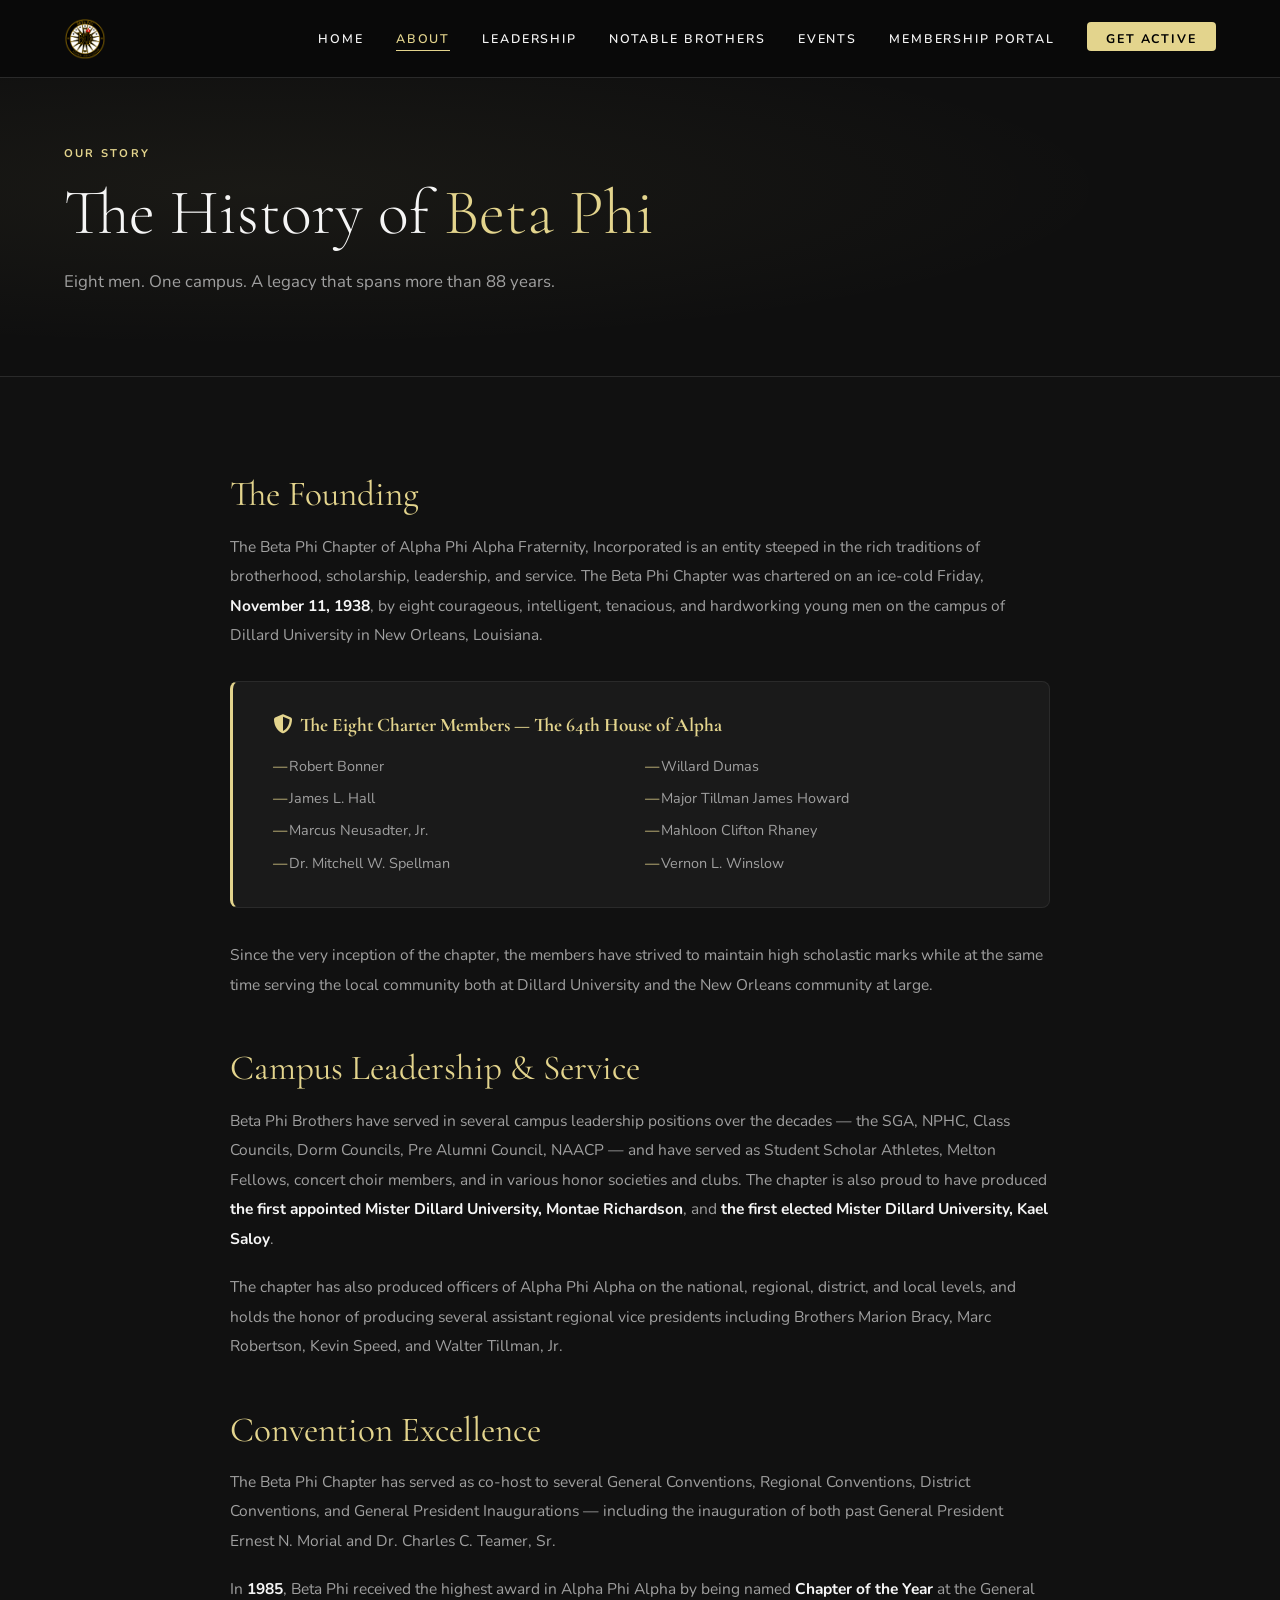
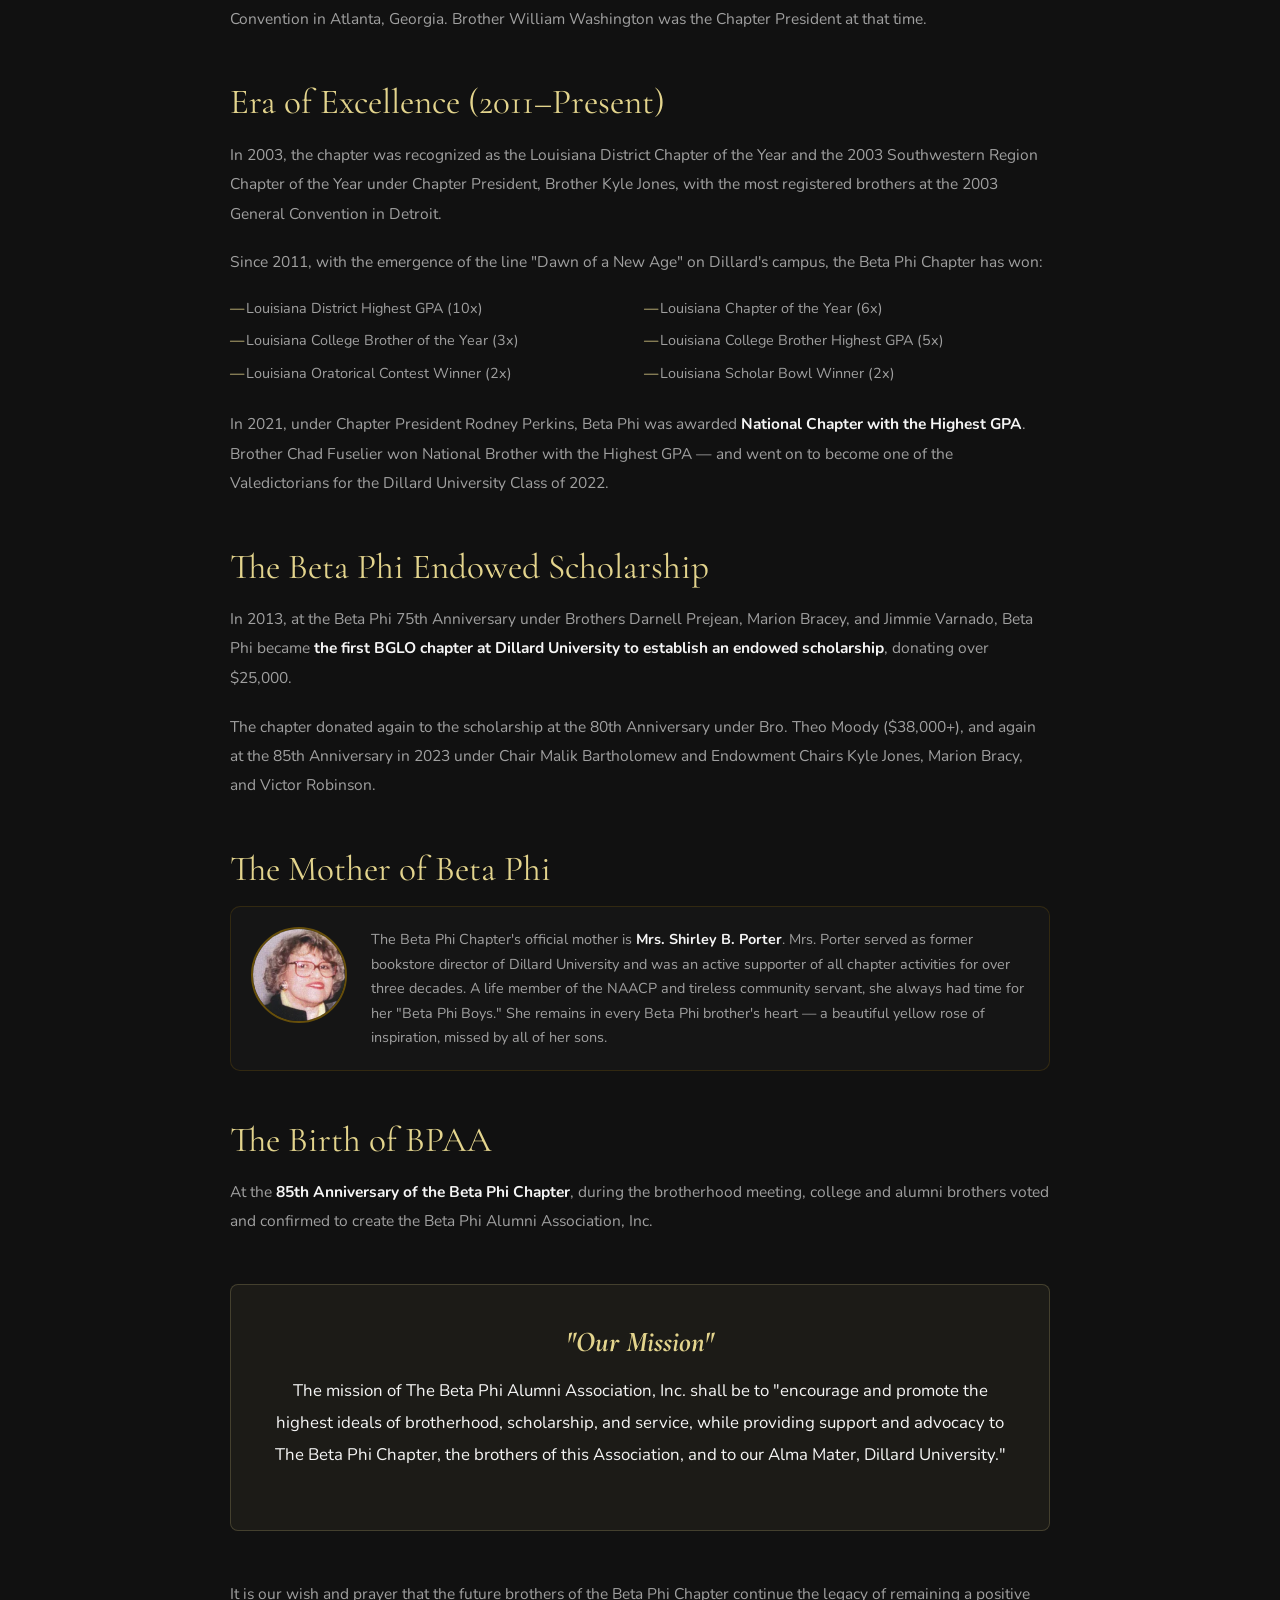
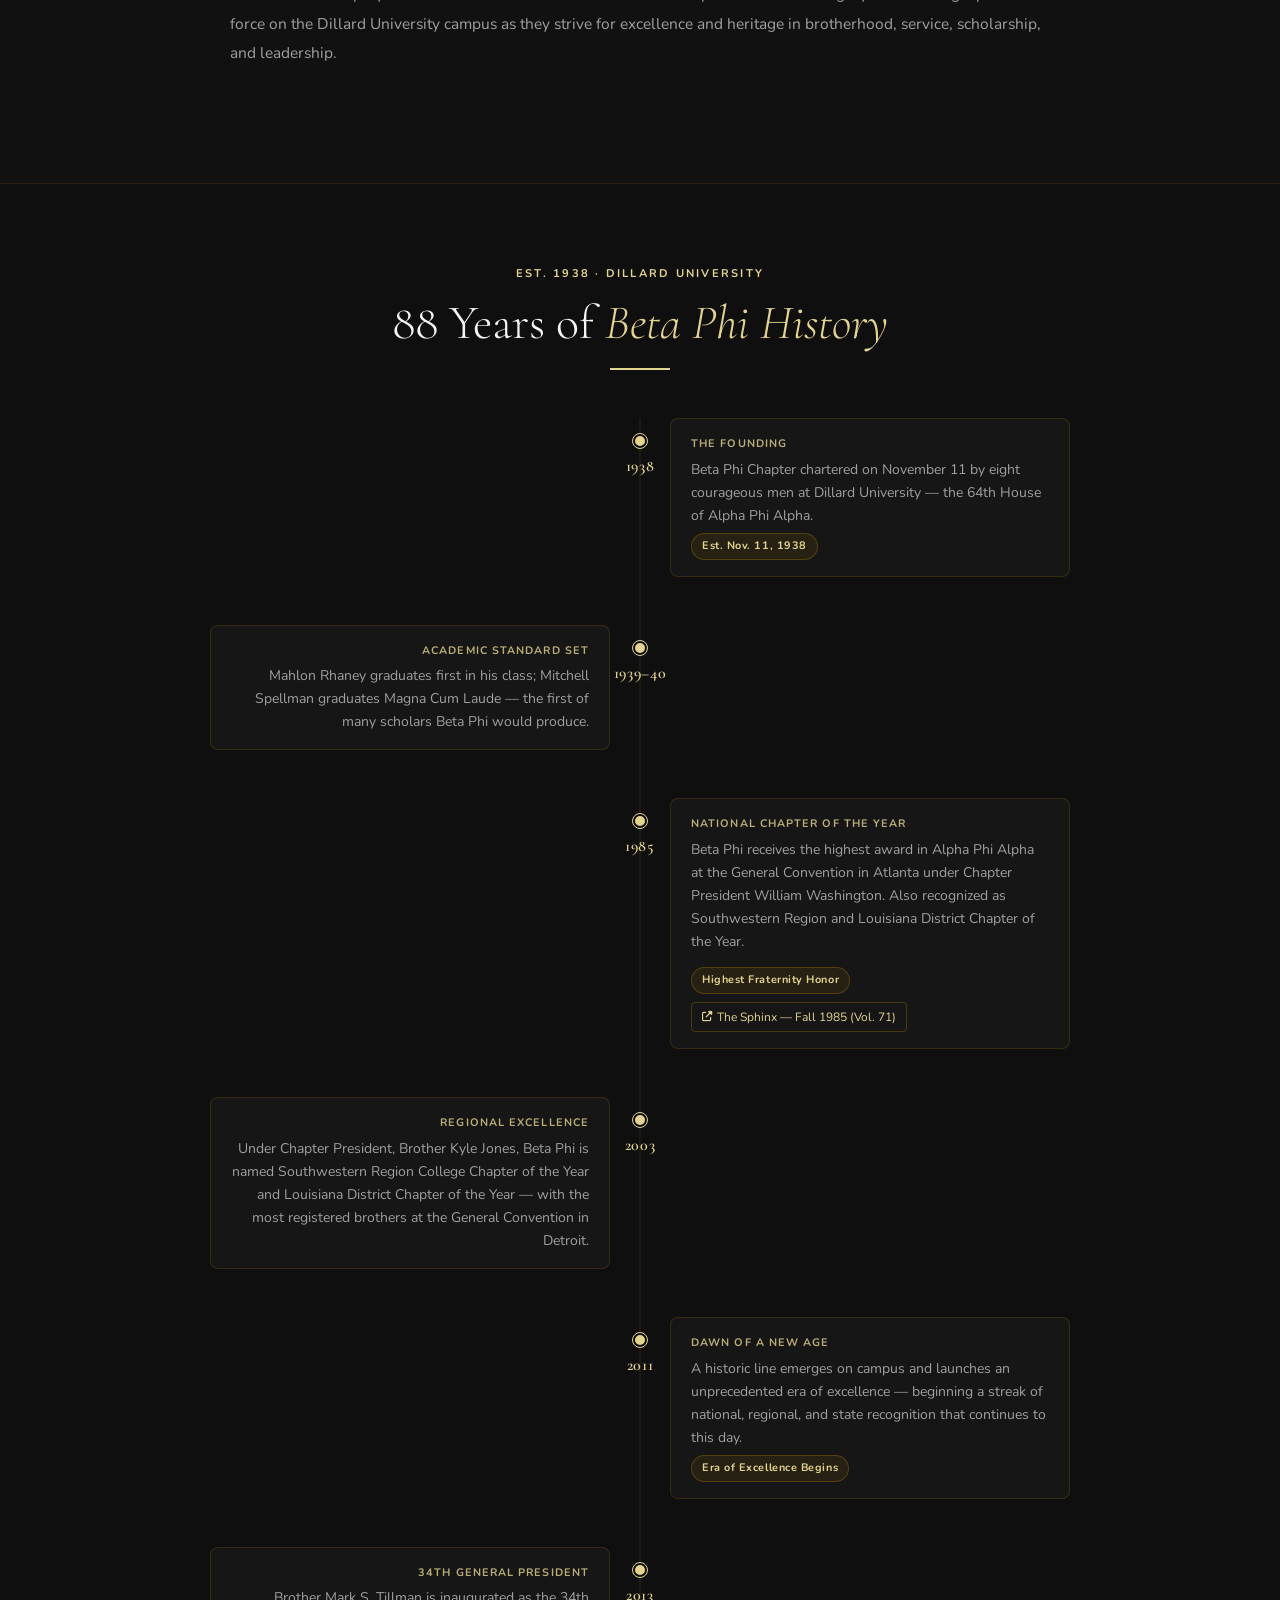
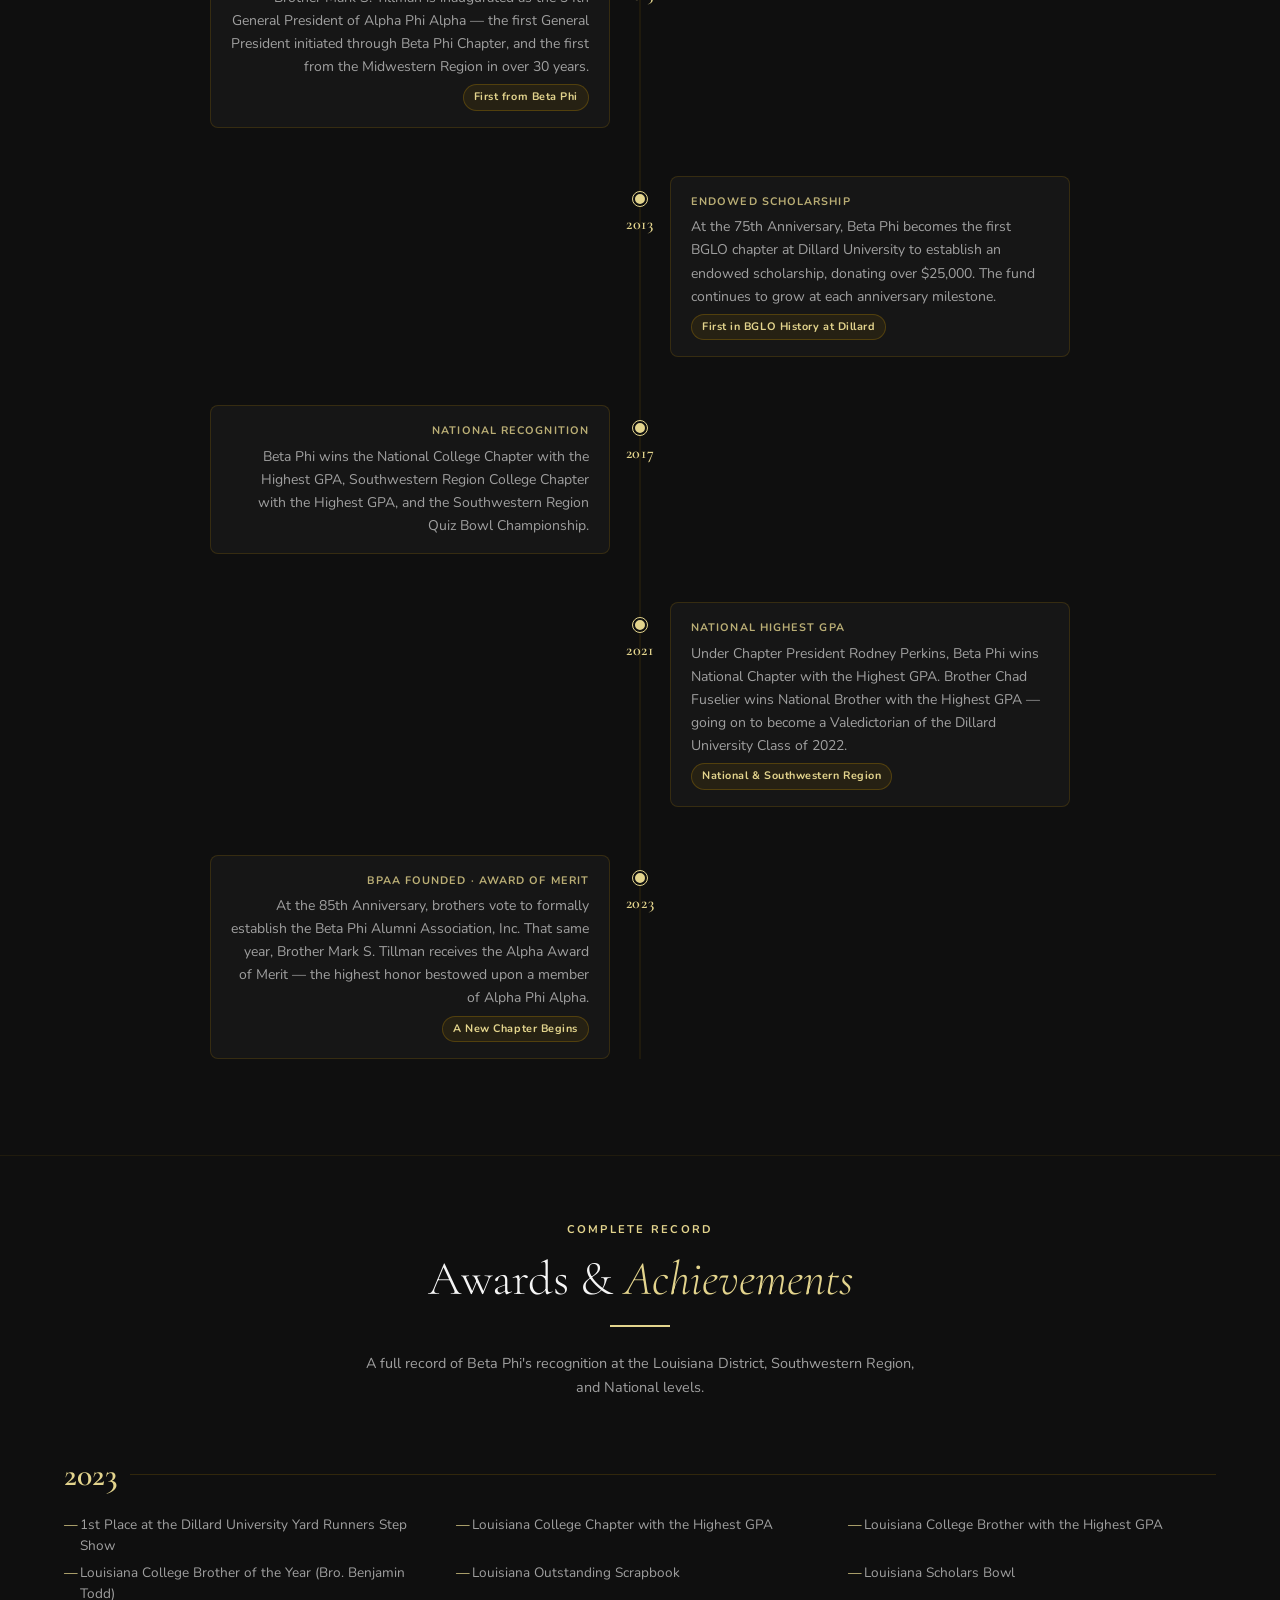
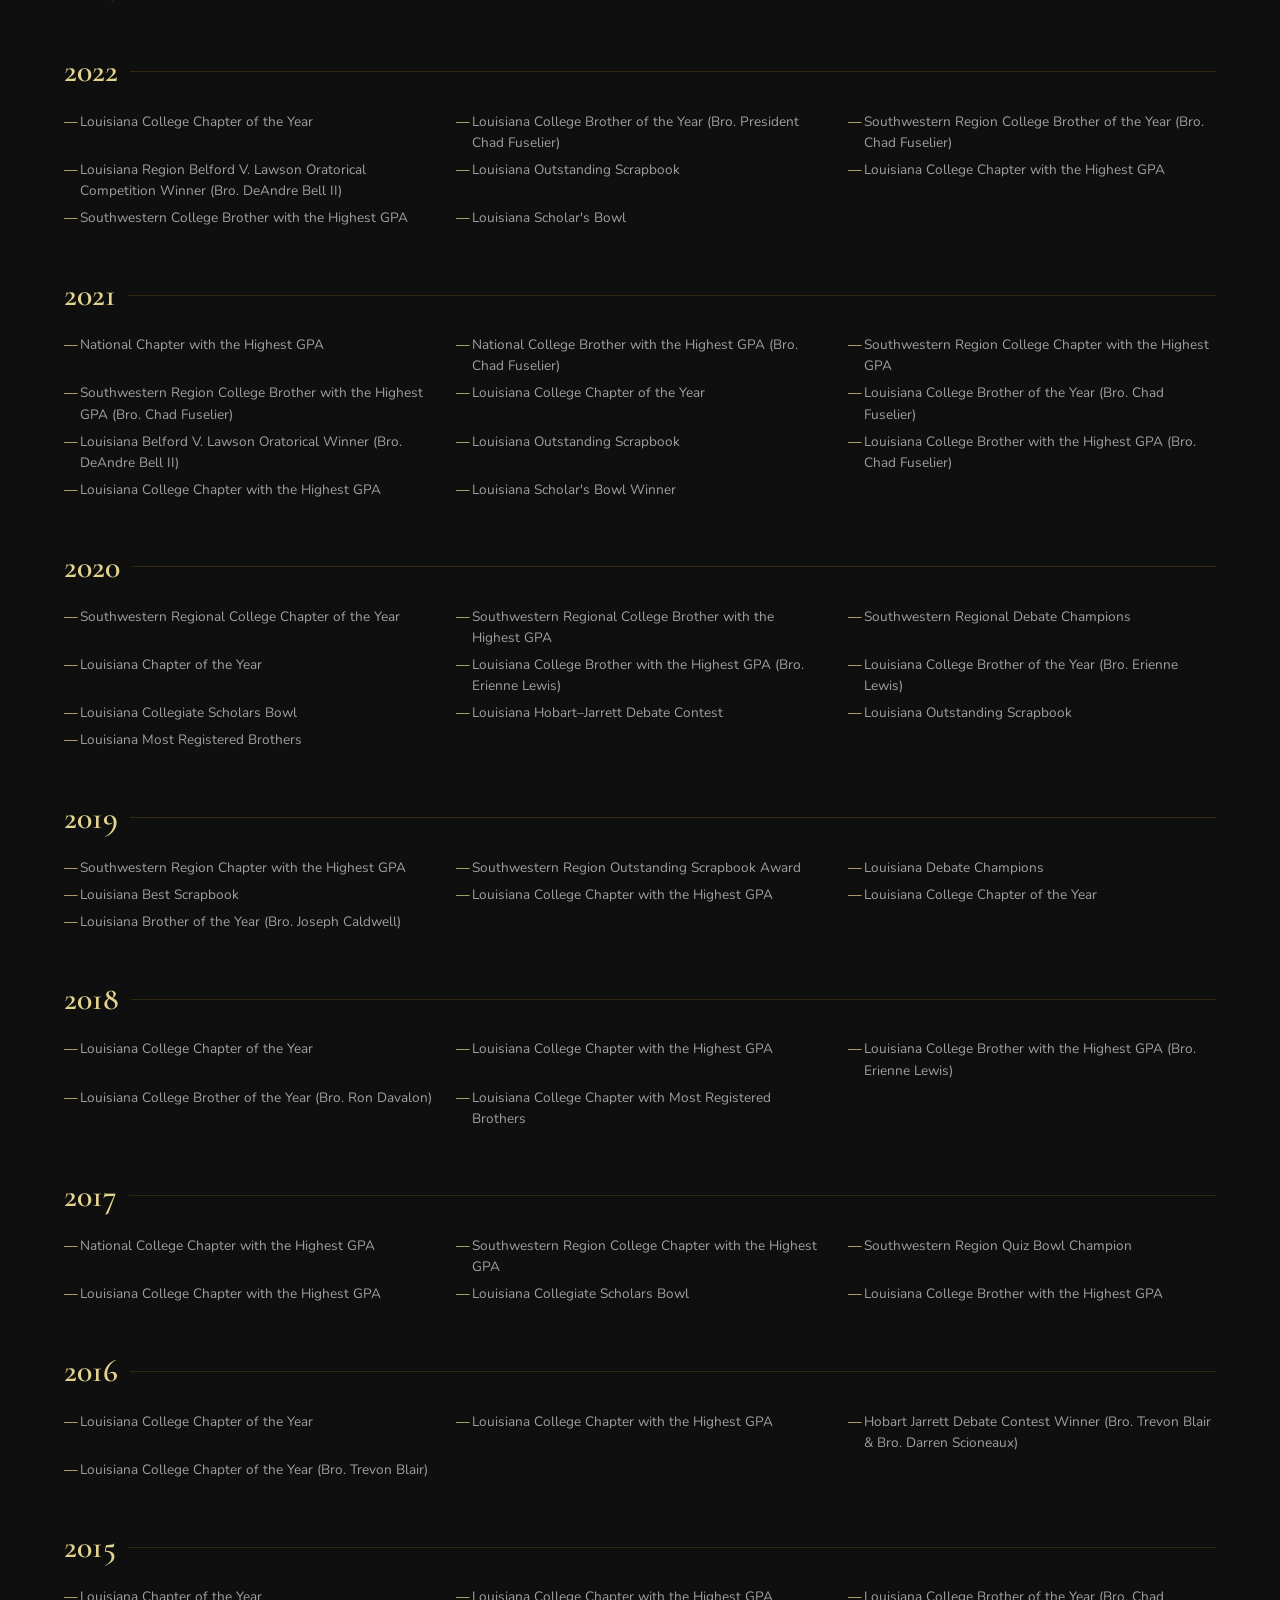
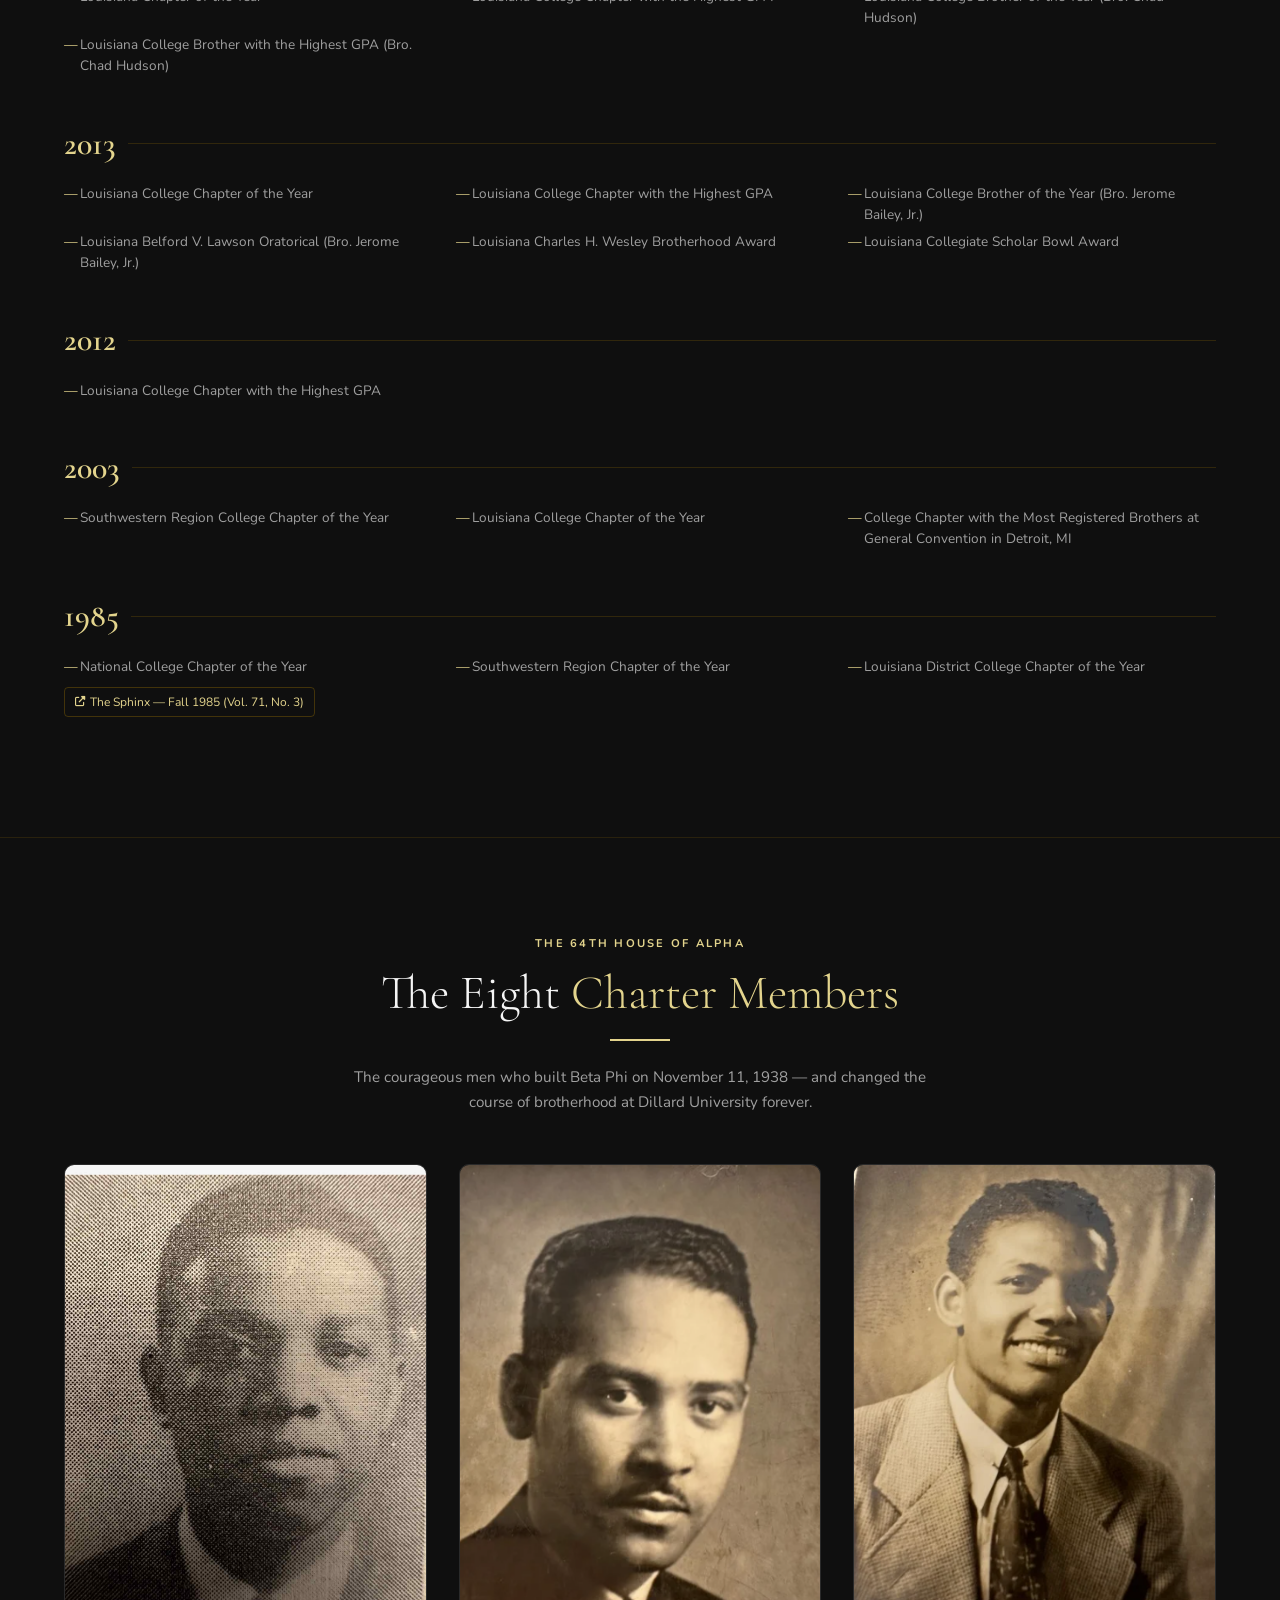
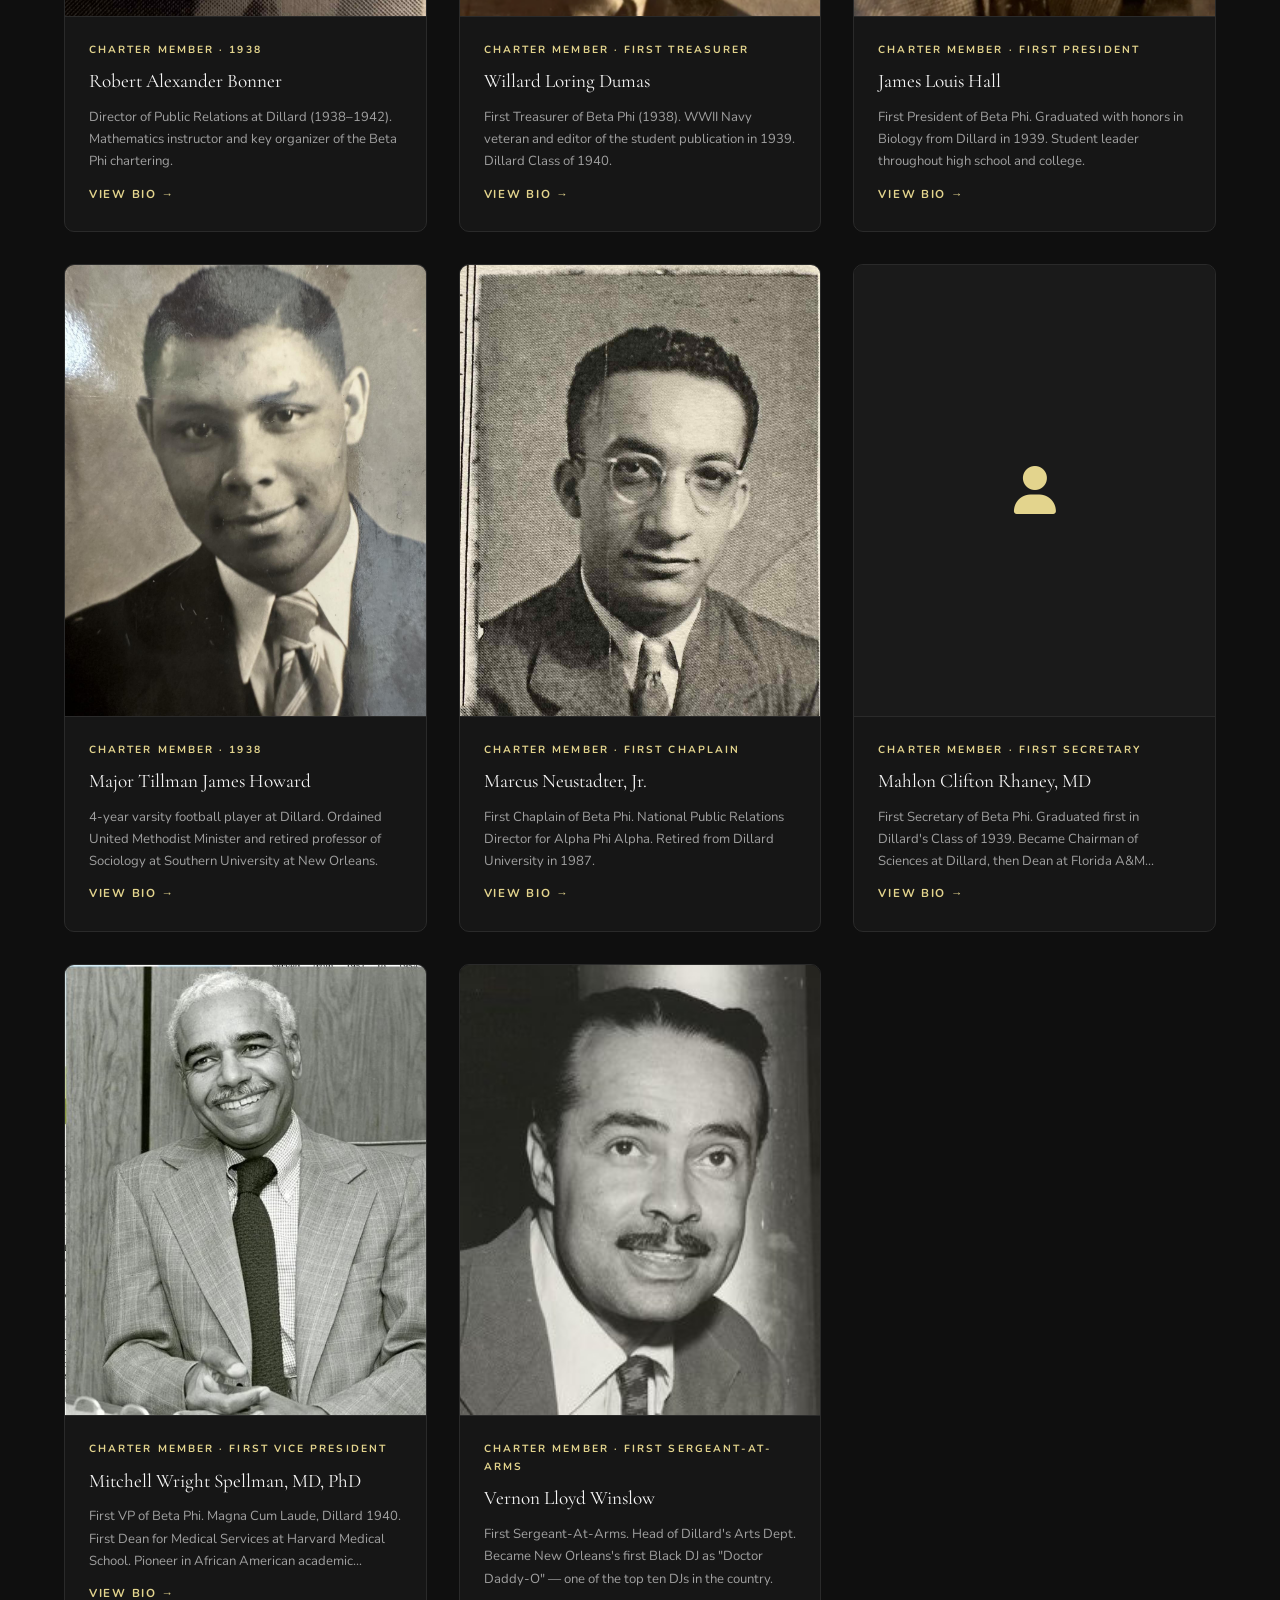
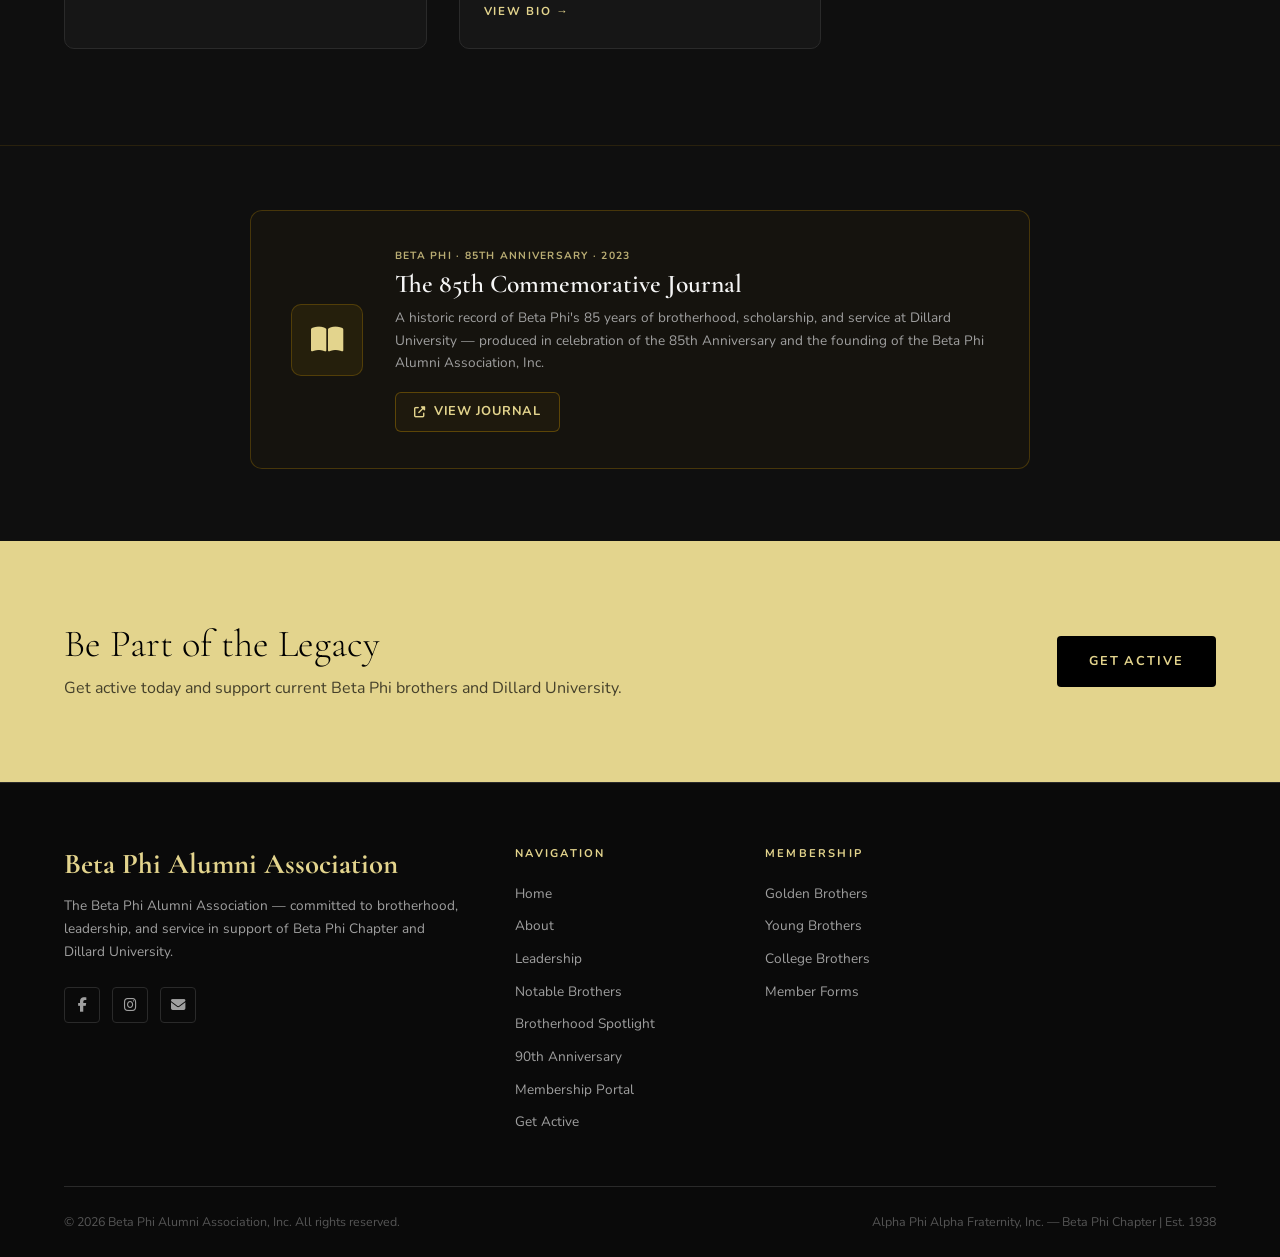
==== commit 77723624: "Fix image path casing for GitHub Pages case-sensitive filesystem Corrects lowercase image references" ====
--- a/about.html
+++ b/about.html
@@ -5,283 +5,12 @@
 <meta name="viewport" content="width=device-width, initial-scale=1.0"/>
 <title>About | Beta Phi Alumni Association</title>
 <meta name="description" content="The history of the Beta Phi Chapter of Alpha Phi Alpha Fraternity, Inc. and the Beta Phi Alumni Association." />
+<link rel="icon" type="image/x-icon" href="favicon.ico" />
 <link rel="preconnect" href="https://fonts.googleapis.com">
 <link rel="preconnect" href="https://fonts.gstatic.com" crossorigin>
 <link href="https://fonts.googleapis.com/css2?family=Cormorant+Garamond:ital,wght@0,300;0,400;0,600;0,700;1,400&family=Nunito:wght@300;400;500;600;700&display=swap" rel="stylesheet">
 <link rel="stylesheet" href="https://cdnjs.cloudflare.com/ajax/libs/font-awesome/6.5.2/css/all.min.css"/>
 <link rel="stylesheet" href="main.css" />
-<style>
-/* ── Timeline styles ── */
-.timeline-section {
-  background: var(--black);
-  padding: 5rem 0 6rem;
-  border-top: 1px solid rgba(184,135,0,0.15);
-}
-.tl-body {
-  position: relative;
-  max-width: 860px;
-  margin: 3rem auto 0;
-}
-.tl-spine {
-  position: absolute;
-  left: 50%;
-  top: 0;
-  bottom: 0;
-  width: 1px;
-  background: rgba(184,135,0,0.2);
-  transform: translateX(-50%);
-}
-.tl-item {
-  display: grid;
-  grid-template-columns: 1fr 60px 1fr;
-  align-items: start;
-  margin-bottom: 3rem;
-  position: relative;
-}
-.tl-item:last-child { margin-bottom: 0; }
-.tl-card {
-  background: rgba(255,255,255,0.03);
-  border: 0.5px solid rgba(184,135,0,0.2);
-  border-radius: 8px;
-  padding: 1rem 1.25rem;
-}
-.tl-card-l { grid-column: 1; text-align: right; }
-.tl-card-r { grid-column: 3; }
-.tl-empty-l { grid-column: 1; }
-.tl-empty-r { grid-column: 3; }
-.tl-center {
-  grid-column: 2;
-  display: flex;
-  flex-direction: column;
-  align-items: center;
-  padding-top: 1rem;
-  gap: 5px;
-}
-.tl-dot {
-  width: 14px;
-  height: 14px;
-  border-radius: 50%;
-  background: var(--gold, #b48700);
-  flex-shrink: 0;
-  border: 2px solid var(--black, #0a0a0a);
-  outline: 1px solid var(--gold, #b48700);
-}
-.tl-year {
-  font-family: 'Cormorant Garamond', serif;
-  font-size: 1rem;
-  font-weight: 600;
-  color: var(--gold, #b48700);
-  letter-spacing: 0.04em;
-}
-.tl-cat {
-  font-family: 'Nunito', sans-serif;
-  font-size: 0.68rem;
-  font-weight: 700;
-  letter-spacing: 0.1em;
-  text-transform: uppercase;
-  color: var(--gold, #b48700);
-  margin-bottom: 4px;
-  opacity: 0.8;
-}
-.tl-desc {
-  font-family: 'Nunito', sans-serif;
-  font-size: 0.875rem;
-  color: var(--muted, rgba(255,255,255,0.6));
-  line-height: 1.65;
-}
-.tl-badge {
-  display: inline-block;
-  font-family: 'Nunito', sans-serif;
-  font-size: 0.68rem;
-  font-weight: 700;
-  letter-spacing: 0.05em;
-  padding: 3px 10px;
-  border-radius: 999px;
-  background: rgba(184,135,0,0.1);
-  color: var(--gold, #b48700);
-  border: 0.5px solid rgba(184,135,0,0.3);
-  margin-top: 6px;
-  display: inline-block;
-}
-
-/* Awards grid */
-.awards-era {
-  background: var(--black);
-  padding: 0 0 5rem;
-  border-top: 1px solid rgba(184,135,0,0.1);
-}
-.awards-year-block {
-  margin-bottom: 2.5rem;
-}
-.awards-year-label {
-  font-family: 'Cormorant Garamond', serif;
-  font-size: 2rem;
-  font-weight: 600;
-  color: var(--gold, #b48700);
-  margin-bottom: 0.75rem;
-  display: flex;
-  align-items: center;
-  gap: 12px;
-}
-.awards-year-label::after {
-  content: '';
-  flex: 1;
-  height: 1px;
-  background: rgba(184,135,0,0.2);
-}
-.awards-list {
-  list-style: none;
-  padding: 0;
-  margin: 0;
-  display: grid;
-  grid-template-columns: repeat(auto-fill, minmax(280px, 1fr));
-  gap: 6px 1.5rem;
-}
-.awards-list li {
-  font-family: 'Nunito', sans-serif;
-  font-size: 0.85rem;
-  color: var(--muted, rgba(255,255,255,0.6));
-  padding-left: 1rem;
-  position: relative;
-  line-height: 1.55;
-}
-.awards-list li::before {
-  content: '\2014';
-  position: absolute;
-  left: 0;
-  color: var(--gold, #b48700);
-}
-
-/* ── Mother of Beta Phi with headshot ── */
-.porter-profile {
-  display: flex;
-  gap: 1.5rem;
-  align-items: flex-start;
-  margin: 0.5rem 0 1rem;
-  padding: 1.25rem;
-  background: rgba(255,255,255,0.02);
-  border: 0.5px solid rgba(184,135,0,0.18);
-  border-radius: 10px;
-}
-.porter-profile img {
-  width: 96px;
-  height: 96px;
-  border-radius: 50%;
-  object-fit: cover;
-  object-position: center top;
-  border: 2px solid rgba(184,135,0,0.5);
-  flex-shrink: 0;
-}
-.porter-profile .porter-ph {
-  width: 96px;
-  height: 96px;
-  border-radius: 50%;
-  background: rgba(184,135,0,0.07);
-  border: 2px solid rgba(184,135,0,0.2);
-  display: flex;
-  align-items: center;
-  justify-content: center;
-  color: rgba(184,135,0,0.35);
-  font-size: 2.2rem;
-  flex-shrink: 0;
-}
-.porter-profile .porter-text p {
-  margin: 0;
-  color: var(--muted, rgba(255,255,255,0.6));
-  font-size: 0.9rem;
-  line-height: 1.7;
-}
-
-/* ── 85th Commemorative Journal Section ── */
-.journal-section {
-  background: var(--black);
-  padding: 4rem 0 4.5rem;
-  border-top: 1px solid rgba(184,135,0,0.15);
-}
-.journal-card {
-  max-width: 780px;
-  margin: 0 auto;
-  background: rgba(184,135,0,0.04);
-  border: 0.5px solid rgba(184,135,0,0.3);
-  border-radius: 12px;
-  padding: 2.25rem 2.5rem;
-  display: flex;
-  gap: 2rem;
-  align-items: center;
-}
-.journal-icon-wrap {
-  flex-shrink: 0;
-  width: 72px;
-  height: 72px;
-  border-radius: 10px;
-  background: rgba(184,135,0,0.1);
-  border: 0.5px solid rgba(184,135,0,0.3);
-  display: flex;
-  align-items: center;
-  justify-content: center;
-  color: var(--gold, #b48700);
-  font-size: 1.8rem;
-}
-.journal-card-body .journal-label {
-  font-family: 'Nunito', sans-serif;
-  font-size: 0.65rem;
-  font-weight: 700;
-  letter-spacing: 0.12em;
-  text-transform: uppercase;
-  color: var(--gold, #b48700);
-  opacity: 0.8;
-  margin-bottom: 4px;
-}
-.journal-card-body h3 {
-  font-family: 'Cormorant Garamond', serif;
-  font-size: 1.6rem;
-  font-weight: 600;
-  color: var(--text, #f0ead6);
-  margin: 0 0 0.5rem;
-  line-height: 1.2;
-}
-.journal-card-body p {
-  font-family: 'Nunito', sans-serif;
-  font-size: 0.85rem;
-  color: var(--muted, rgba(255,255,255,0.6));
-  margin: 0 0 1.1rem;
-  line-height: 1.65;
-}
-.journal-view-btn {
-  display: inline-flex;
-  align-items: center;
-  gap: 8px;
-  font-family: 'Nunito', sans-serif;
-  font-size: 0.8rem;
-  font-weight: 700;
-  letter-spacing: 0.06em;
-  text-transform: uppercase;
-  color: var(--gold, #b48700);
-  text-decoration: none;
-  border: 0.5px solid rgba(184,135,0,0.4);
-  padding: 8px 18px;
-  border-radius: 6px;
-  background: rgba(184,135,0,0.06);
-  transition: background 0.2s, border-color 0.2s;
-}
-.journal-view-btn:hover {
-  background: rgba(184,135,0,0.14);
-  border-color: rgba(184,135,0,0.65);
-}
-@media (max-width: 600px) {
-  .journal-card { flex-direction: column; gap: 1.25rem; padding: 1.5rem; }
-  .porter-profile { flex-direction: column; align-items: center; text-align: center; }
-}
-
-@media (max-width: 640px) {
-  .tl-item { grid-template-columns: 20px 1fr; }
-  .tl-spine { left: 10px; transform: none; }
-  .tl-card-l, .tl-card-r { grid-column: 2; text-align: left; }
-  .tl-empty-l, .tl-empty-r { display: none; }
-  .tl-center { grid-column: 1; padding-top: 1rem; }
-  .tl-year { font-size: 0.8rem; }
-}
-</style>
 </head>
 <body>
 
@@ -421,7 +150,7 @@
       <!-- Shirley Porter Profile with Headshot -->
       <div class="porter-profile fade-up">
         <img
-          src="images/porterheadshot.png"
+          src="images/PorterHeadshot.png"
           alt="Mrs. Shirley B. Porter — Mother of Beta Phi"
           onerror="this.style.display='none'; this.nextElementSibling.style.display='flex';"
         />
--- a/main.css
+++ b/main.css
@@ -491,6 +491,16 @@
   font-family: "Nunito", sans-serif;
 }
 
+.hero-brand-name {
+  font-family: "Cormorant Garamond", serif;
+  font-size: clamp(1.6rem, 3vw, 2.4rem);
+  font-weight: 700;
+  color: var(--gold);
+  letter-spacing: 0.02em;
+  margin-bottom: 0.75rem;
+  line-height: 1.15;
+}
+
 .home-hero h1 {
   font-size: clamp(3rem, 6vw, 5.5rem);
   font-weight: 300;
@@ -563,7 +573,8 @@
 
 .stats-bar .container {
   display: grid;
-  grid-template-columns: repeat(4, 1fr);
+  grid-template-columns: repeat(auto-fit, minmax(200px, 1fr));
+  justify-content: center;
   divide-x: var(--border);
 }
 
@@ -592,15 +603,6 @@
   letter-spacing: 0.15em;
   color: var(--muted);
   font-weight: 600;
-}
-
-@media (max-width: 640px) {
-  .stats-bar .container {
-    grid-template-columns: repeat(2, 1fr);
-  }
-  .stat-item:nth-child(2) {
-    border-right: none;
-  }
 }
 
 /* =========================
@@ -824,6 +826,22 @@
 }
 
 /* =========================
+   BRAND MARK
+========================= */
+.brand-mark-section {
+  background: var(--black);
+  padding: 4rem 0;
+  text-align: center;
+}
+
+.brand-mark-logo {
+  width: 160px;
+  height: 160px;
+  margin: 0 auto;
+  object-fit: contain;
+}
+
+/* =========================
    FOOTER
 ========================= */
 .site-footer {
@@ -1030,271 +1048,421 @@
   line-height: 1.9;
 }
 
+/* ── Timeline styles ── */
+.timeline-section {
+  background: var(--black);
+  padding: 5rem 0 6rem;
+  border-top: 1px solid rgba(184,135,0,0.15);
+}
+.tl-body {
+  position: relative;
+  max-width: 860px;
+  margin: 3rem auto 0;
+}
+.tl-spine {
+  position: absolute;
+  left: 50%;
+  top: 0;
+  bottom: 0;
+  width: 1px;
+  background: rgba(184,135,0,0.2);
+  transform: translateX(-50%);
+}
+.tl-item {
+  display: grid;
+  grid-template-columns: 1fr 60px 1fr;
+  align-items: start;
+  margin-bottom: 3rem;
+  position: relative;
+}
+.tl-item:last-child { margin-bottom: 0; }
+.tl-card {
+  background: rgba(255,255,255,0.03);
+  border: 0.5px solid rgba(184,135,0,0.2);
+  border-radius: 8px;
+  padding: 1rem 1.25rem;
+}
+.tl-card-l { grid-column: 1; text-align: right; }
+.tl-card-r { grid-column: 3; }
+.tl-empty-l { grid-column: 1; }
+.tl-empty-r { grid-column: 3; }
+.tl-center {
+  grid-column: 2;
+  display: flex;
+  flex-direction: column;
+  align-items: center;
+  padding-top: 1rem;
+  gap: 5px;
+}
+.tl-dot {
+  width: 14px;
+  height: 14px;
+  border-radius: 50%;
+  background: var(--gold, #b48700);
+  flex-shrink: 0;
+  border: 2px solid var(--black, #0a0a0a);
+  outline: 1px solid var(--gold, #b48700);
+}
+.tl-year {
+  font-family: 'Cormorant Garamond', serif;
+  font-size: 1rem;
+  font-weight: 600;
+  color: var(--gold, #b48700);
+  letter-spacing: 0.04em;
+}
+.tl-cat {
+  font-family: 'Nunito', sans-serif;
+  font-size: 0.68rem;
+  font-weight: 700;
+  letter-spacing: 0.1em;
+  text-transform: uppercase;
+  color: var(--gold, #b48700);
+  margin-bottom: 4px;
+  opacity: 0.8;
+}
+.tl-desc {
+  font-family: 'Nunito', sans-serif;
+  font-size: 0.875rem;
+  color: var(--muted, rgba(255,255,255,0.6));
+  line-height: 1.65;
+}
+.tl-badge {
+  display: inline-block;
+  font-family: 'Nunito', sans-serif;
+  font-size: 0.68rem;
+  font-weight: 700;
+  letter-spacing: 0.05em;
+  padding: 3px 10px;
+  border-radius: 999px;
+  background: rgba(184,135,0,0.1);
+  color: var(--gold, #b48700);
+  border: 0.5px solid rgba(184,135,0,0.3);
+  margin-top: 6px;
+  display: inline-block;
+}
+
+/* Awards grid */
+.awards-era {
+  background: var(--black);
+  padding: 0 0 5rem;
+  border-top: 1px solid rgba(184,135,0,0.1);
+}
+.awards-year-block {
+  margin-bottom: 2.5rem;
+}
+.awards-year-label {
+  font-family: 'Cormorant Garamond', serif;
+  font-size: 2rem;
+  font-weight: 600;
+  color: var(--gold, #b48700);
+  margin-bottom: 0.75rem;
+  display: flex;
+  align-items: center;
+  gap: 12px;
+}
+.awards-year-label::after {
+  content: '';
+  flex: 1;
+  height: 1px;
+  background: rgba(184,135,0,0.2);
+}
+.awards-list {
+  list-style: none;
+  padding: 0;
+  margin: 0;
+  display: grid;
+  grid-template-columns: repeat(auto-fill, minmax(280px, 1fr));
+  gap: 6px 1.5rem;
+}
+.awards-list li {
+  font-family: 'Nunito', sans-serif;
+  font-size: 0.85rem;
+  color: var(--muted, rgba(255,255,255,0.6));
+  padding-left: 1rem;
+  position: relative;
+  line-height: 1.55;
+}
+.awards-list li::before {
+  content: '\2014';
+  position: absolute;
+  left: 0;
+  color: var(--gold, #b48700);
+}
+
+/* ── Mother of Beta Phi with headshot ── */
+.porter-profile {
+  display: flex;
+  gap: 1.5rem;
+  align-items: flex-start;
+  margin: 0.5rem 0 1rem;
+  padding: 1.25rem;
+  background: rgba(255,255,255,0.02);
+  border: 0.5px solid rgba(184,135,0,0.18);
+  border-radius: 10px;
+}
+.porter-profile img {
+  width: 96px;
+  height: 96px;
+  border-radius: 50%;
+  object-fit: cover;
+  object-position: center top;
+  border: 2px solid rgba(184,135,0,0.5);
+  flex-shrink: 0;
+}
+.porter-profile .porter-ph {
+  width: 96px;
+  height: 96px;
+  border-radius: 50%;
+  background: rgba(184,135,0,0.07);
+  border: 2px solid rgba(184,135,0,0.2);
+  display: flex;
+  align-items: center;
+  justify-content: center;
+  color: rgba(184,135,0,0.35);
+  font-size: 2.2rem;
+  flex-shrink: 0;
+}
+.porter-profile .porter-text p {
+  margin: 0;
+  color: var(--muted, rgba(255,255,255,0.6));
+  font-size: 0.9rem;
+  line-height: 1.7;
+}
+
+/* ── 85th Commemorative Journal Section ── */
+.journal-section {
+  background: var(--black);
+  padding: 4rem 0 4.5rem;
+  border-top: 1px solid rgba(184,135,0,0.15);
+}
+.journal-card {
+  max-width: 780px;
+  margin: 0 auto;
+  background: rgba(184,135,0,0.04);
+  border: 0.5px solid rgba(184,135,0,0.3);
+  border-radius: 12px;
+  padding: 2.25rem 2.5rem;
+  display: flex;
+  gap: 2rem;
+  align-items: center;
+}
+.journal-icon-wrap {
+  flex-shrink: 0;
+  width: 72px;
+  height: 72px;
+  border-radius: 10px;
+  background: rgba(184,135,0,0.1);
+  border: 0.5px solid rgba(184,135,0,0.3);
+  display: flex;
+  align-items: center;
+  justify-content: center;
+  color: var(--gold, #b48700);
+  font-size: 1.8rem;
+}
+.journal-card-body .journal-label {
+  font-family: 'Nunito', sans-serif;
+  font-size: 0.65rem;
+  font-weight: 700;
+  letter-spacing: 0.12em;
+  text-transform: uppercase;
+  color: var(--gold, #b48700);
+  opacity: 0.8;
+  margin-bottom: 4px;
+}
+.journal-card-body h3 {
+  font-family: 'Cormorant Garamond', serif;
+  font-size: 1.6rem;
+  font-weight: 600;
+  color: var(--text, #f0ead6);
+  margin: 0 0 0.5rem;
+  line-height: 1.2;
+}
+.journal-card-body p {
+  font-family: 'Nunito', sans-serif;
+  font-size: 0.85rem;
+  color: var(--muted, rgba(255,255,255,0.6));
+  margin: 0 0 1.1rem;
+  line-height: 1.65;
+}
+.journal-view-btn {
+  display: inline-flex;
+  align-items: center;
+  gap: 8px;
+  font-family: 'Nunito', sans-serif;
+  font-size: 0.8rem;
+  font-weight: 700;
+  letter-spacing: 0.06em;
+  text-transform: uppercase;
+  color: var(--gold, #b48700);
+  text-decoration: none;
+  border: 0.5px solid rgba(184,135,0,0.4);
+  padding: 8px 18px;
+  border-radius: 6px;
+  background: rgba(184,135,0,0.06);
+  transition: background 0.2s, border-color 0.2s;
+}
+.journal-view-btn:hover {
+  background: rgba(184,135,0,0.14);
+  border-color: rgba(184,135,0,0.65);
+}
+@media (max-width: 600px) {
+  .journal-card { flex-direction: column; gap: 1.25rem; padding: 1.5rem; }
+  .porter-profile { flex-direction: column; align-items: center; text-align: center; }
+}
+
+@media (max-width: 640px) {
+  .tl-item { grid-template-columns: 20px 1fr; }
+  .tl-spine { left: 10px; transform: none; }
+  .tl-card-l, .tl-card-r { grid-column: 2; text-align: left; }
+  .tl-empty-l, .tl-empty-r { display: none; }
+  .tl-center { grid-column: 1; padding-top: 1rem; }
+  .tl-year { font-size: 0.8rem; }
+}
+
 /* =========================
    GET ACTIVE PAGE
 ========================= */
-.membership-section {
-  background: var(--dark);
-  padding: 6rem 0;
-}
-
-.membership-intro {
-  max-width: 700px;
-  margin: 0 auto 4rem;
-  text-align: center;
-}
-
-.membership-intro h2 {
-  font-size: clamp(1.8rem, 3vw, 2.5rem);
-  color: var(--text);
-  font-weight: 300;
-  margin-bottom: 1rem;
-}
-
-.membership-intro p {
-  color: var(--muted);
-  font-size: 0.97rem;
-}
-
+.tiers-section {
+  background: var(--black);
+  padding: 5rem 0 6rem;
+}
 .tiers-grid {
   display: grid;
   grid-template-columns: repeat(3, 1fr);
   gap: 1.5rem;
-  margin-bottom: 4rem;
-}
-
+  margin-top: 3rem;
+}
 .tier-card {
-  background: var(--card-bg);
-  border: 1px solid var(--border);
-  border-radius: 10px;
+  background: #161616;
+  border: 0.5px solid var(--border);
+  border-radius: 12px;
   padding: 2.5rem 2rem;
-  transition: all 0.3s ease;
+  display: flex;
+  flex-direction: column;
+  transition: border-color 0.3s, transform 0.3s;
   position: relative;
   overflow: hidden;
 }
-
-.tier-card.featured {
-  border-color: var(--gold);
-  background: var(--soft);
-}
-
-.tier-card.featured::before {
-  content: 'Most Common';
+.tier-card::before {
+  content: '';
   position: absolute;
-  top: 1rem;
-  right: 1rem;
+  top: 0; left: 0; right: 0;
+  height: 2px;
+  background: var(--gold);
+  transform: scaleX(0);
+  transition: transform 0.3s ease;
+}
+.tier-card:hover::before { transform: scaleX(1); }
+.tier-card:hover {
+  border-color: rgba(227,212,141,0.3);
+  transform: translateY(-5px);
+}
+.tier-icon {
+  width: 48px; height: 48px;
+  background: rgba(227,212,141,0.08);
+  border-radius: 8px;
+  display: flex; align-items: center; justify-content: center;
+  color: var(--gold);
+  font-size: 1.3rem;
+  margin-bottom: 1.5rem;
+}
+.tier-name {
+  font-family: 'Cormorant Garamond', serif;
+  font-size: 1.5rem;
+  font-weight: 600;
+  color: var(--text);
+  margin-bottom: 0.25rem;
+}
+.tier-eligibility {
+  font-family: 'Nunito', sans-serif;
+  font-size: 0.72rem;
+  font-weight: 700;
+  letter-spacing: 0.08em;
+  text-transform: uppercase;
+  color: var(--muted);
+  margin-bottom: 1.5rem;
+  line-height: 1.5;
+}
+.tier-price-wrap {
+  border-top: 0.5px solid var(--border);
+  border-bottom: 0.5px solid var(--border);
+  padding: 1.25rem 0;
+  margin-bottom: 1.5rem;
+  display: flex;
+  align-items: baseline;
+  gap: 4px;
+}
+.tier-price {
+  font-family: 'Cormorant Garamond', serif;
+  font-size: 3.5rem;
+  font-weight: 600;
+  color: var(--gold);
+  line-height: 1;
+}
+.tier-price-cent {
+  font-family: 'Cormorant Garamond', serif;
+  font-size: 1.75rem;
+  font-weight: 600;
+  color: var(--gold);
+  line-height: 1;
+}
+.tier-per {
+  font-family: 'Nunito', sans-serif;
+  font-size: 0.78rem;
+  color: var(--muted);
+  margin-left: 4px;
+}
+.tier-dollar {
+  font-family: 'Cormorant Garamond', serif;
+  font-size: 1.75rem;
+  color: var(--gold);
+  align-self: flex-start;
+  margin-top: 6px;
+}
+.tier-benefits {
+  list-style: none;
+  padding: 0; margin: 0;
+  flex: 1;
+}
+.tier-benefits li {
+  font-family: 'Nunito', sans-serif;
+  font-size: 0.85rem;
+  color: var(--muted);
+  padding: 0.5rem 0;
+  border-bottom: 0.5px solid rgba(255,255,255,0.04);
+  display: flex;
+  align-items: flex-start;
+  gap: 10px;
+  line-height: 1.5;
+}
+.tier-benefits li:last-child { border-bottom: none; }
+.tier-benefits li i {
+  color: var(--gold);
+  font-size: 0.75rem;
+  margin-top: 3px;
+  flex-shrink: 0;
+}
+.tier-btn {
+  margin-top: 1.75rem;
+  display: block;
+  text-align: center;
+  font-family: 'Nunito', sans-serif;
+  font-size: 0.78rem;
+  font-weight: 700;
+  letter-spacing: 0.1em;
+  text-transform: uppercase;
+  padding: 0.8rem;
+  border-radius: 6px;
+  border: 1px solid rgba(227,212,141,0.4);
+  color: var(--gold);
+  transition: background 0.2s, color 0.2s;
+}
+.tier-btn:hover {
   background: var(--gold);
   color: #000;
-  font-size: 0.6rem;
-  font-weight: 800;
-  text-transform: uppercase;
-  letter-spacing: 0.1em;
-  padding: 0.3rem 0.7rem;
-  border-radius: 3px;
-}
-
-.tier-card:hover {
-  border-color: rgba(227, 212, 141, 0.4);
-  transform: translateY(-4px);
-}
-
-.tier-icon {
-  width: 48px;
-  height: 48px;
-  background: rgba(227, 212, 141, 0.1);
-  border-radius: 8px;
-  display: flex;
-  align-items: center;
-  justify-content: center;
-  color: var(--gold);
-  font-size: 1.3rem;
-  margin-bottom: 1.5rem;
-}
-
-.tier-card h3 {
-  font-size: 1.4rem;
-  color: var(--gold);
-  margin-bottom: 0.5rem;
-}
-
-.tier-price {
-  font-family: "Cormorant Garamond", serif;
-  font-size: 2.5rem;
-  color: var(--text);
-  font-weight: 600;
-  line-height: 1;
-  margin-bottom: 1rem;
-}
-
-.tier-price span {
-  font-size: 1rem;
-  color: var(--muted);
-  font-family: "Nunito", sans-serif;
-  font-weight: 400;
-}
-
-.tier-card p {
-  color: var(--muted);
-  font-size: 0.88rem;
-  line-height: 1.7;
-}
-
-/* Wide card for 4th tier */
-.tier-card.wide {
-  grid-column: 1 / -1;
-  display: grid;
-  grid-template-columns: auto 1fr auto;
-  gap: 2rem;
-  align-items: center;
-}
-
-.tier-card.wide .tier-icon {
-  margin-bottom: 0;
-}
-
+}
 @media (max-width: 768px) {
-  .tiers-grid {
-    grid-template-columns: 1fr;
-  }
-  .tier-card.wide {
-    grid-column: 1;
-    grid-template-columns: 1fr;
-  }
-}
-
-/* Payment Info */
-.payment-section {
-  background: var(--black);
-  padding: 5rem 0;
-}
-
-.payment-box {
-  background: var(--soft);
-  border: 1px solid var(--border);
-  border-radius: 12px;
-  padding: 3rem;
-  max-width: 700px;
-  margin: 0 auto;
-  text-align: center;
-}
-
-.payment-box h2 {
-  font-size: 2rem;
-  color: var(--text);
-  font-weight: 300;
-  margin-bottom: 0.75rem;
-}
-
-.payment-box p {
-  color: var(--muted);
-  margin-bottom: 2.5rem;
-  font-size: 0.92rem;
-}
-
-.payment-methods {
-  display: grid;
-  grid-template-columns: 1fr 1fr;
-  gap: 1.5rem;
-  margin-bottom: 2rem;
-}
-
-.payment-method {
-  background: var(--card-bg);
-  border: 1px solid var(--border);
-  border-radius: 8px;
-  padding: 1.5rem;
-  transition: all 0.3s;
-}
-
-.payment-method:hover {
-  border-color: rgba(227, 212, 141, 0.3);
-}
-
-.payment-method i {
-  font-size: 1.5rem;
-  color: var(--gold);
-  margin-bottom: 0.75rem;
-  display: block;
-}
-
-.payment-method h4 {
-  font-family: "Nunito", sans-serif;
-  font-weight: 700;
-  font-size: 0.85rem;
-  color: var(--text);
-  margin-bottom: 0.4rem;
-}
-
-.payment-handle {
-  font-family: "Cormorant Garamond", serif;
-  font-size: 1.2rem;
-  color: var(--gold);
-}
-
-/* Forms section */
-.forms-section {
-  background: var(--dark);
-  padding: 5rem 0;
-}
-
-.forms-grid {
-  display: grid;
-  grid-template-columns: repeat(2, 1fr);
-  gap: 1.5rem;
-  margin-top: 3rem;
-}
-
-.form-card {
-  background: var(--card-bg);
-  border: 1px solid var(--border);
-  border-radius: 8px;
-  padding: 2rem;
-  display: flex;
-  gap: 1.5rem;
-  align-items: flex-start;
-  transition: all 0.3s;
-}
-
-.form-card:hover {
-  border-color: rgba(227, 212, 141, 0.3);
-  transform: translateY(-3px);
-}
-
-.form-icon {
-  width: 44px;
-  height: 44px;
-  background: rgba(227, 212, 141, 0.1);
-  border-radius: 6px;
-  display: flex;
-  align-items: center;
-  justify-content: center;
-  color: var(--gold);
-  font-size: 1.1rem;
-  flex-shrink: 0;
-}
-
-.form-card h4 {
-  font-family: "Nunito", sans-serif;
-  font-weight: 700;
-  font-size: 0.9rem;
-  color: var(--text);
-  margin-bottom: 0.4rem;
-}
-
-.form-card p {
-  color: var(--muted);
-  font-size: 0.82rem;
-  line-height: 1.6;
-  margin-bottom: 1rem;
-}
-
-@media (max-width: 640px) {
-  .forms-grid {
-    grid-template-columns: 1fr;
-  }
-  .payment-methods {
-    grid-template-columns: 1fr;
-  }
+  .tiers-grid { grid-template-columns: 1fr; }
 }
 
 /* =========================
@@ -1525,6 +1693,1115 @@
 }
 
 /* =========================
+   HOME PAGE (INDEX) — SCROLL / PARALLAX EFFECTS
+========================= */
+/* ── Parallax layers inside hero ── */
+.home-hero {
+  overflow: hidden;
+}
+
+/* Decorative cinematic lines behind the hero text */
+.hero-lines {
+  position: absolute;
+  inset: 0;
+  z-index: 1;
+  pointer-events: none;
+  overflow: hidden;
+}
+.hero-line {
+  position: absolute;
+  left: 0;
+  width: 100%;
+  height: 1px;
+  background: linear-gradient(90deg, transparent 0%, rgba(227,212,141,0.08) 40%, rgba(227,212,141,0.08) 60%, transparent 100%);
+  will-change: transform;
+}
+.hero-line:nth-child(1) { top: 20%; }
+.hero-line:nth-child(2) { top: 50%; }
+.hero-line:nth-child(3) { top: 80%; }
+
+/* Floating gold orb */
+.hero-orb {
+  position: absolute;
+  width: 500px;
+  height: 500px;
+  border-radius: 50%;
+  background: radial-gradient(circle, rgba(227,212,141,0.06) 0%, transparent 70%);
+  top: 10%;
+  right: -100px;
+  z-index: 1;
+  will-change: transform;
+}
+
+/* Stat number will animate from 0 */
+.stat-number[data-count] {
+  will-change: contents;
+}
+
+/* Section reveal wrapper */
+.reveal-left,
+.reveal-right,
+.reveal-up,
+.reveal-scale {
+  will-change: transform, opacity;
+}
+
+/* Cinematic divider line that draws on scroll */
+.cinematic-rule {
+  width: 0;
+  height: 1px;
+  background: linear-gradient(90deg, var(--gold), transparent);
+  margin-bottom: 3rem;
+  will-change: width;
+}
+
+/* Parallax image panel in about section */
+.about-parallax-bg {
+  position: absolute;
+  inset: 0;
+  background: radial-gradient(ellipse at 70% 50%, rgba(227,212,141,0.04) 0%, transparent 60%);
+  will-change: transform;
+  pointer-events: none;
+}
+.about-section {
+  position: relative;
+  overflow: hidden;
+}
+
+/* Pillars section bg layer */
+.pillars-section {
+  position: relative;
+  overflow: hidden;
+}
+.pillars-parallax-bg {
+  position: absolute;
+  inset: 0;
+  background: radial-gradient(ellipse at 30% 60%, rgba(227,212,141,0.03) 0%, transparent 55%);
+  will-change: transform;
+  pointer-events: none;
+}
+
+/* Scroll progress bar at top */
+.scroll-progress {
+  position: fixed;
+  top: 0;
+  left: 0;
+  height: 2px;
+  background: var(--gold);
+  z-index: 9999;
+  transform-origin: left center;
+  transform: scaleX(0);
+  will-change: transform;
+}
+
+/* Respect reduced motion */
+@media (prefers-reduced-motion: reduce) {
+  .reveal-left,
+  .reveal-right,
+  .reveal-up,
+  .reveal-scale,
+  .hero-orb,
+  .hero-line,
+  .cinematic-rule {
+    transform: none !important;
+    opacity: 1 !important;
+    width: auto !important;
+  }
+}
+
+/* =========================
+   BETA PHI 90TH ANNIVERSARY PAGE
+========================= */
+/* ── Full-page hero ── */
+.anniversary-hero {
+  min-height: 100vh;
+  background: var(--black, #0a0a0a);
+  display: flex;
+  flex-direction: column;
+  align-items: center;
+  justify-content: center;
+  text-align: center;
+  padding: 8rem 1.5rem 5rem;
+  position: relative;
+  overflow: hidden;
+}
+
+/* Background watermark */
+.anniversary-hero::before {
+  content: '90';
+  position: absolute;
+  font-family: 'Cormorant Garamond', serif;
+  font-size: clamp(18rem, 40vw, 32rem);
+  font-weight: 700;
+  color: rgba(184,135,0,0.04);
+  line-height: 1;
+  top: 50%;
+  left: 50%;
+  transform: translate(-50%, -50%);
+  pointer-events: none;
+  user-select: none;
+  letter-spacing: -0.05em;
+}
+
+/* Gold top line */
+.anniversary-hero::after {
+  content: '';
+  position: absolute;
+  top: 0;
+  left: 50%;
+  transform: translateX(-50%);
+  width: 1px;
+  height: 80px;
+  background: linear-gradient(to bottom, transparent, rgba(184,135,0,0.5));
+}
+
+.ann-eyebrow {
+  font-family: 'Nunito', sans-serif;
+  font-size: 0.72rem;
+  font-weight: 700;
+  letter-spacing: 0.2em;
+  text-transform: uppercase;
+  color: var(--gold, #b48700);
+  margin-bottom: 1.5rem;
+  display: flex;
+  align-items: center;
+  gap: 12px;
+}
+.ann-eyebrow::before,
+.ann-eyebrow::after {
+  content: '';
+  width: 32px;
+  height: 0.5px;
+  background: rgba(184,135,0,0.4);
+}
+
+.ann-year {
+  font-family: 'Cormorant Garamond', serif;
+  font-size: clamp(5rem, 18vw, 14rem);
+  font-weight: 300;
+  color: #fff;
+  line-height: 0.9;
+  letter-spacing: -0.02em;
+  margin-bottom: 0.25rem;
+}
+
+.ann-season {
+  font-family: 'Cormorant Garamond', serif;
+  font-size: clamp(1.5rem, 4vw, 3rem);
+  font-weight: 300;
+  color: var(--gold, #b48700);
+  font-style: italic;
+  letter-spacing: 0.04em;
+  margin-bottom: 2.5rem;
+}
+
+.ann-divider {
+  width: 60px;
+  height: 1px;
+  background: rgba(184,135,0,0.4);
+  margin: 0 auto 2.5rem;
+}
+
+.ann-title {
+  font-family: 'Cormorant Garamond', serif;
+  font-size: clamp(1.25rem, 3vw, 2rem);
+  font-weight: 600;
+  color: #fff;
+  letter-spacing: 0.06em;
+  text-transform: uppercase;
+  margin-bottom: 0.75rem;
+}
+
+.ann-subtitle {
+  font-family: 'Cormorant Garamond', serif;
+  font-size: clamp(1rem, 2.5vw, 1.4rem);
+  font-weight: 300;
+  font-style: italic;
+  color: rgba(255,255,255,0.45);
+  letter-spacing: 0.04em;
+  margin-bottom: 3.5rem;
+}
+
+/* Milestone badges */
+.ann-badges {
+  display: flex;
+  flex-wrap: wrap;
+  gap: 10px;
+  justify-content: center;
+  margin-bottom: 3.5rem;
+}
+.ann-badge {
+  font-family: 'Nunito', sans-serif;
+  font-size: 0.75rem;
+  font-weight: 600;
+  letter-spacing: 0.05em;
+  padding: 6px 16px;
+  border-radius: 999px;
+  border: 0.5px solid rgba(184,135,0,0.3);
+  color: rgba(255,255,255,0.5);
+  background: rgba(184,135,0,0.06);
+}
+.ann-badge span { color: var(--gold, #b48700); }
+
+/* Coming soon text */
+.ann-coming {
+  font-family: 'Cormorant Garamond', serif;
+  font-size: clamp(1.1rem, 2.5vw, 1.5rem);
+  font-weight: 400;
+  color: rgba(255,255,255,0.35);
+  letter-spacing: 0.08em;
+  margin-bottom: 2.5rem;
+}
+
+/* Email signup */
+.ann-notify {
+  display: flex;
+  gap: 0;
+  max-width: 440px;
+  width: 100%;
+  border: 0.5px solid rgba(184,135,0,0.3);
+  border-radius: 8px;
+  overflow: hidden;
+  margin: 0 auto 1rem;
+}
+.ann-notify input {
+  flex: 1;
+  background: rgba(255,255,255,0.04);
+  border: none;
+  padding: 0.85rem 1.1rem;
+  font-family: 'Nunito', sans-serif;
+  font-size: 0.875rem;
+  color: #fff;
+  outline: none;
+  min-width: 0;
+}
+.ann-notify input::placeholder { color: rgba(255,255,255,0.25); }
+.ann-notify button {
+  background: var(--gold, #b48700);
+  color: #000;
+  border: none;
+  padding: 0.85rem 1.25rem;
+  font-family: 'Nunito', sans-serif;
+  font-size: 0.8rem;
+  font-weight: 700;
+  letter-spacing: 0.06em;
+  text-transform: uppercase;
+  cursor: pointer;
+  white-space: nowrap;
+  transition: opacity 0.2s;
+}
+.ann-notify button:hover { opacity: 0.88; }
+
+.ann-notify-label {
+  font-family: 'Nunito', sans-serif;
+  font-size: 0.75rem;
+  color: rgba(255,255,255,0.2);
+  letter-spacing: 0.04em;
+}
+
+/* Founded date footer strip */
+.ann-strip {
+  position: absolute;
+  bottom: 2.5rem;
+  left: 50%;
+  transform: translateX(-50%);
+  font-family: 'Nunito', sans-serif;
+  font-size: 0.7rem;
+  font-weight: 700;
+  letter-spacing: 0.15em;
+  text-transform: uppercase;
+  color: rgba(255,255,255,0.15);
+  white-space: nowrap;
+}
+
+/* Notify success */
+.notify-success {
+  display: none;
+  font-family: 'Nunito', sans-serif;
+  font-size: 0.875rem;
+  color: var(--gold, #b48700);
+  margin-top: 0.75rem;
+}
+
+/* =========================
+   DIRECTORY FORM PAGE
+========================= */
+.form-section {
+  background: var(--black, #0a0a0a);
+  padding: 4rem 0 6rem;
+}
+.form-wrap {
+  max-width: 760px;
+  margin: 0 auto;
+}
+
+/* Group label */
+.form-group-label {
+  font-family: 'Nunito', sans-serif;
+  font-size: 0.7rem;
+  font-weight: 700;
+  letter-spacing: 0.12em;
+  text-transform: uppercase;
+  color: var(--gold, #b48700);
+  margin: 2.5rem 0 1rem;
+  padding-bottom: 0.5rem;
+  border-bottom: 0.5px solid rgba(184,135,0,0.2);
+  display: flex;
+  align-items: center;
+  gap: 8px;
+}
+.form-group-label:first-of-type { margin-top: 0; }
+
+/* Grid layouts */
+.form-row {
+  display: grid;
+  gap: 1rem;
+  margin-bottom: 1rem;
+}
+.form-row.cols-2 { grid-template-columns: 1fr 1fr; }
+.form-row.cols-3 { grid-template-columns: 1fr 1fr 1fr; }
+.form-row.cols-1 { grid-template-columns: 1fr; }
+
+@media (max-width: 600px) {
+  .form-row.cols-2,
+  .form-row.cols-3 { grid-template-columns: 1fr; }
+}
+
+/* Field */
+.form-field { display: flex; flex-direction: column; gap: 5px; }
+.form-field label {
+  font-family: 'Nunito', sans-serif;
+  font-size: 0.72rem;
+  font-weight: 700;
+  letter-spacing: 0.07em;
+  text-transform: uppercase;
+  color: rgba(255,255,255,0.45);
+}
+.form-field label .req {
+  color: var(--gold, #b48700);
+  margin-left: 2px;
+}
+.form-field input,
+.form-field select,
+.form-field textarea {
+  background: rgba(255,255,255,0.04);
+  border: 0.5px solid rgba(255,255,255,0.12);
+  border-radius: 6px;
+  padding: 0.75rem 1rem;
+  font-family: 'Nunito', sans-serif;
+  font-size: 0.9rem;
+  color: #fff;
+  outline: none;
+  transition: border-color 0.2s, background 0.2s;
+  width: 100%;
+  box-sizing: border-box;
+  -webkit-appearance: none;
+}
+.form-field select option { background: #1a1a1a; color: #fff; }
+.form-field input:focus,
+.form-field select:focus,
+.form-field textarea:focus {
+  border-color: rgba(184,135,0,0.5);
+  background: rgba(255,255,255,0.06);
+}
+.form-field input::placeholder,
+.form-field textarea::placeholder { color: rgba(255,255,255,0.2); }
+
+/* File upload */
+.file-upload-wrap {
+  background: rgba(255,255,255,0.03);
+  border: 0.5px dashed rgba(184,135,0,0.3);
+  border-radius: 8px;
+  padding: 1.5rem;
+  text-align: center;
+  cursor: pointer;
+  transition: background 0.2s, border-color 0.2s;
+  position: relative;
+}
+.file-upload-wrap:hover {
+  background: rgba(184,135,0,0.04);
+  border-color: rgba(184,135,0,0.5);
+}
+.file-upload-wrap input[type="file"] {
+  position: absolute;
+  inset: 0;
+  opacity: 0;
+  cursor: pointer;
+  width: 100%;
+  height: 100%;
+}
+.file-upload-icon {
+  font-size: 1.75rem;
+  color: rgba(184,135,0,0.5);
+  margin-bottom: 0.5rem;
+}
+.file-upload-text {
+  font-family: 'Nunito', sans-serif;
+  font-size: 0.875rem;
+  color: rgba(255,255,255,0.45);
+  line-height: 1.6;
+}
+.file-upload-text strong { color: var(--gold, #b48700); }
+.file-name {
+  font-family: 'Nunito', sans-serif;
+  font-size: 0.8rem;
+  color: var(--gold, #b48700);
+  margin-top: 6px;
+  display: none;
+}
+
+/* Required note */
+.required-note {
+  font-family: 'Nunito', sans-serif;
+  font-size: 0.78rem;
+  color: rgba(255,255,255,0.3);
+  margin-bottom: 2rem;
+}
+.required-note span { color: var(--gold, #b48700); }
+
+/* Submit */
+.form-submit-row {
+  margin-top: 2.5rem;
+  display: flex;
+  flex-direction: column;
+  align-items: center;
+  gap: 1rem;
+}
+.btn-submit {
+  background: var(--gold, #b48700);
+  color: #000;
+  border: none;
+  border-radius: 6px;
+  padding: 1rem 3rem;
+  font-family: 'Nunito', sans-serif;
+  font-size: 0.9rem;
+  font-weight: 700;
+  letter-spacing: 0.06em;
+  text-transform: uppercase;
+  cursor: pointer;
+  transition: opacity 0.2s;
+  display: inline-flex;
+  align-items: center;
+  gap: 10px;
+}
+.btn-submit:hover { opacity: 0.88; }
+.form-privacy {
+  font-family: 'Nunito', sans-serif;
+  font-size: 0.75rem;
+  color: rgba(255,255,255,0.25);
+  text-align: center;
+  max-width: 460px;
+  line-height: 1.6;
+}
+
+/* Success state */
+.form-success {
+  display: none;
+  text-align: center;
+  padding: 3rem 1.5rem;
+  background: rgba(184,135,0,0.06);
+  border: 0.5px solid rgba(184,135,0,0.2);
+  border-radius: 12px;
+  margin-top: 2rem;
+}
+.form-success i {
+  font-size: 2.5rem;
+  color: var(--gold, #b48700);
+  margin-bottom: 1rem;
+}
+.form-success h3 {
+  font-family: 'Cormorant Garamond', serif;
+  font-size: 1.75rem;
+  color: #fff;
+  margin-bottom: 0.5rem;
+}
+.form-success p {
+  font-family: 'Nunito', sans-serif;
+  font-size: 0.9rem;
+  color: rgba(255,255,255,0.5);
+}
+
+/* =========================
+   LEGACY PAGE (NOTABLE BROTHERS)
+========================= */
+/* ── PAGE HERO ── */
+.legacy-hero {
+  background: #0a0a0a;
+  padding: 120px 0 80px;
+  text-align: center;
+  position: relative;
+  overflow: hidden;
+}
+.legacy-hero::before {
+  content: '';
+  position: absolute;
+  inset: 0;
+  background: repeating-linear-gradient(
+    45deg, transparent, transparent 40px,
+    rgba(181,144,37,0.03) 40px, rgba(181,144,37,0.03) 41px
+  );
+}
+.legacy-hero .section-label {
+  display: inline-block;
+  color: #b59025;
+  font-family: 'Nunito', sans-serif;
+  font-size: 0.75rem;
+  letter-spacing: 0.2em;
+  text-transform: uppercase;
+  margin-bottom: 1rem;
+}
+.legacy-hero h1 {
+  font-family: 'Cormorant Garamond', serif;
+  font-size: clamp(2.8rem, 6vw, 5rem);
+  font-weight: 600;
+  color: #fff;
+  line-height: 1.1;
+  margin-bottom: 1.2rem;
+}
+.legacy-hero h1 em { font-style: italic; color: #b59025; }
+.legacy-hero p {
+  font-family: 'Nunito', sans-serif;
+  color: rgba(255,255,255,0.65);
+  max-width: 580px;
+  margin: 0 auto;
+  font-size: 1rem;
+  line-height: 1.75;
+}
+.legacy-hero .gold-divider {
+  width: 60px; height: 2px;
+  background: #b59025;
+  margin: 1.5rem auto;
+}
+
+/* ── BROTHERS GRID ── */
+.brothers-section { background: #f8f6f0; padding: 90px 0; }
+.brothers-section .section-header { text-align: center; margin-bottom: 3rem; }
+.brothers-section .section-label {
+  display: inline-block;
+  color: #b59025;
+  font-family: 'Nunito', sans-serif;
+  font-size: 0.72rem;
+  letter-spacing: 0.2em;
+  text-transform: uppercase;
+  margin-bottom: 0.75rem;
+}
+.brothers-section h2 {
+  font-family: 'Cormorant Garamond', serif;
+  font-size: clamp(1.9rem, 3.5vw, 2.8rem);
+  font-weight: 600;
+  color: #0a0a0a;
+  line-height: 1.2;
+}
+.brothers-section h2 span { color: #b59025; }
+.brothers-section .gold-divider {
+  width: 60px; height: 2px;
+  background: #b59025;
+  margin: 1.2rem auto 0;
+}
+.brothers-grid {
+  display: grid;
+  grid-template-columns: repeat(auto-fill, minmax(300px, 1fr));
+  gap: 2rem;
+}
+.brother-card {
+  background: #fff;
+  border: 1px solid rgba(0,0,0,0.07);
+  overflow: hidden;
+  cursor: pointer;
+  transition: transform 0.3s ease, box-shadow 0.3s ease;
+}
+.brother-card:hover {
+  transform: translateY(-6px);
+  box-shadow: 0 20px 50px rgba(0,0,0,0.12);
+}
+.brother-card-photo {
+  width: 100%; height: 280px;
+  object-fit: cover;
+  object-position: top;
+  display: block;
+  background: #1a1a1a;
+}
+.brother-card-body {
+  padding: 1.5rem;
+  border-top: 3px solid #b59025;
+}
+.brother-card-body h3 {
+  font-family: 'Cormorant Garamond', serif;
+  font-size: 1.55rem;
+  font-weight: 700;
+  color: #0a0a0a;
+  margin-bottom: 0.25rem;
+  line-height: 1.2;
+}
+.brother-card-body .card-title {
+  font-family: 'Nunito', sans-serif;
+  font-size: 0.78rem;
+  font-weight: 700;
+  color: #b59025;
+  letter-spacing: 0.08em;
+  text-transform: uppercase;
+  margin-bottom: 0.9rem;
+}
+.brother-card-body p {
+  font-family: 'Nunito', sans-serif;
+  font-size: 0.88rem;
+  color: #555;
+  line-height: 1.7;
+}
+.read-bio-btn {
+  display: inline-flex;
+  align-items: center;
+  gap: 0.4rem;
+  margin-top: 1rem;
+  font-family: 'Nunito', sans-serif;
+  font-size: 0.78rem;
+  font-weight: 700;
+  color: #b59025;
+  letter-spacing: 0.06em;
+  text-transform: uppercase;
+  border: none;
+  background: none;
+  padding: 0;
+  cursor: pointer;
+  transition: gap 0.2s ease;
+}
+.read-bio-btn:hover { gap: 0.7rem; }
+
+/* ── LEGACY MODALS (scoped to avoid main.css conflicts) ── */
+.lm-overlay {
+  display: none;
+  position: fixed;
+  inset: 0;
+  background: rgba(0,0,0,0.82);
+  z-index: 9999;
+  align-items: center;
+  justify-content: center;
+  padding: 1.5rem;
+  backdrop-filter: blur(4px);
+}
+.lm-overlay.active { display: flex !important; }
+.lm-box {
+  background: #fff !important;
+  max-width: 760px;
+  width: 100%;
+  max-height: 90vh;
+  overflow-y: auto;
+  position: relative;
+  border-radius: 4px;
+  animation: lmIn 0.3s ease;
+  display: block !important;
+}
+@keyframes lmIn {
+  from { opacity: 0; transform: translateY(24px); }
+  to   { opacity: 1; transform: translateY(0); }
+}
+.lm-header {
+  position: relative;
+  height: 220px;
+  overflow: hidden;
+  background: #0a0a0a;
+}
+.lm-header-bg {
+  position: absolute;
+  inset: 0;
+  background-size: cover;
+  background-position: center top;
+  filter: brightness(0.3);
+}
+.lm-header-content {
+  position: relative;
+  z-index: 2;
+  display: flex;
+  align-items: flex-end;
+  gap: 1.5rem;
+  padding: 1.5rem 2rem;
+  height: 100%;
+}
+.lm-photo {
+  width: 100px;
+  height: 100px;
+  border-radius: 50%;
+  object-fit: cover;
+  object-position: top;
+  border: 3px solid #b59025;
+  flex-shrink: 0;
+  display: block !important;
+}
+.lm-name h2 {
+  font-family: 'Cormorant Garamond', serif;
+  font-size: 1.9rem;
+  font-weight: 700;
+  color: #fff !important;
+  line-height: 1.1;
+  margin-bottom: 0.2rem;
+}
+.lm-name .lm-title {
+  font-family: 'Nunito', sans-serif;
+  font-size: 0.8rem;
+  font-weight: 600;
+  color: #b59025 !important;
+  letter-spacing: 0.07em;
+  text-transform: uppercase;
+}
+.lm-close {
+  position: absolute;
+  top: 1rem; right: 1rem;
+  z-index: 3;
+  background: rgba(255,255,255,0.1);
+  border: 1px solid rgba(255,255,255,0.2);
+  color: #fff;
+  width: 36px; height: 36px;
+  border-radius: 50%;
+  cursor: pointer;
+  font-size: 1rem;
+  display: flex;
+  align-items: center;
+  justify-content: center;
+  transition: background 0.2s;
+}
+.lm-close:hover { background: rgba(255,255,255,0.2); }
+.lm-body {
+  padding: 2rem;
+  border-top: 3px solid #b59025;
+  background: #fff !important;
+}
+.lm-body p {
+  font-family: 'Nunito', sans-serif;
+  font-size: 0.95rem;
+  color: #444 !important;
+  line-height: 1.85;
+  margin-bottom: 1.1rem;
+}
+.lm-body p:last-child { margin-bottom: 0; }
+.lm-tags {
+  display: flex;
+  flex-wrap: wrap;
+  gap: 0.6rem;
+  margin-bottom: 1.2rem;
+}
+.lm-tag {
+  background: #f8f6f0;
+  border: 1px solid rgba(181,144,37,0.3);
+  color: #7a6010;
+  font-family: 'Nunito', sans-serif;
+  font-size: 0.72rem;
+  font-weight: 700;
+  letter-spacing: 0.07em;
+  text-transform: uppercase;
+  padding: 0.3rem 0.75rem;
+  border-radius: 2px;
+}
+
+@media (max-width: 768px) {
+  .brothers-grid { grid-template-columns: 1fr; }
+  .lm-header-content { flex-direction: column; align-items: flex-start; gap: 0.75rem; }
+}
+
+/* =========================
+   MEMBERS PORTAL PAGE
+========================= */
+/* ── Close button on login gate ── */
+#login-close {
+  position: absolute;
+  top: 1.5rem;
+  right: 1.5rem;
+  background: none;
+  border: 0.5px solid rgba(255,255,255,0.15);
+  border-radius: 50%;
+  width: 38px;
+  height: 38px;
+  display: flex;
+  align-items: center;
+  justify-content: center;
+  color: rgba(255,255,255,0.35);
+  font-size: 0.9rem;
+  cursor: pointer;
+  transition: color 0.2s, border-color 0.2s;
+  text-decoration: none;
+}
+#login-close:hover {
+  color: #fff;
+  border-color: rgba(255,255,255,0.4);
+}
+#login-gate {
+  position: fixed;
+  inset: 0;
+  background: var(--black, #0a0a0a);
+  z-index: 9999;
+  display: flex;
+  align-items: center;
+  justify-content: center;
+  padding: 1.5rem;
+}
+.login-box {
+  width: 100%;
+  max-width: 420px;
+}
+.login-shield {
+  width: 64px;
+  height: 64px;
+  border-radius: 50%;
+  background: rgba(184,135,0,0.1);
+  border: 1px solid rgba(184,135,0,0.3);
+  display: flex;
+  align-items: center;
+  justify-content: center;
+  font-family: 'Cormorant Garamond', serif;
+  font-size: 1.5rem;
+  color: var(--gold, #b48700);
+  margin: 0 auto 1.5rem;
+}
+.login-title {
+  font-family: 'Cormorant Garamond', serif;
+  font-size: 2rem;
+  font-weight: 600;
+  color: #fff;
+  text-align: center;
+  margin-bottom: 0.25rem;
+}
+.login-sub {
+  font-family: 'Nunito', sans-serif;
+  font-size: 0.85rem;
+  color: rgba(255,255,255,0.4);
+  text-align: center;
+  margin-bottom: 2.5rem;
+  letter-spacing: 0.04em;
+}
+.login-field {
+  margin-bottom: 1rem;
+}
+.login-field label {
+  font-family: 'Nunito', sans-serif;
+  font-size: 0.72rem;
+  font-weight: 700;
+  letter-spacing: 0.1em;
+  text-transform: uppercase;
+  color: rgba(255,255,255,0.4);
+  display: block;
+  margin-bottom: 6px;
+}
+.login-field input {
+  width: 100%;
+  background: rgba(255,255,255,0.05);
+  border: 0.5px solid rgba(255,255,255,0.15);
+  border-radius: 6px;
+  padding: 0.75rem 1rem;
+  font-family: 'Nunito', sans-serif;
+  font-size: 0.95rem;
+  color: #fff;
+  outline: none;
+  transition: border-color 0.2s;
+  box-sizing: border-box;
+}
+.login-field input:focus {
+  border-color: rgba(184,135,0,0.5);
+}
+.login-error {
+  font-family: 'Nunito', sans-serif;
+  font-size: 0.8rem;
+  color: #e05c5c;
+  text-align: center;
+  margin-bottom: 1rem;
+  min-height: 1.2rem;
+}
+.login-btn {
+  width: 100%;
+  background: var(--gold, #b48700);
+  color: #000;
+  border: none;
+  border-radius: 6px;
+  padding: 0.85rem;
+  font-family: 'Nunito', sans-serif;
+  font-size: 0.9rem;
+  font-weight: 700;
+  letter-spacing: 0.05em;
+  text-transform: uppercase;
+  cursor: pointer;
+  transition: opacity 0.2s;
+  margin-top: 0.5rem;
+}
+.login-btn:hover { opacity: 0.88; }
+.login-divider {
+  width: 48px;
+  height: 1px;
+  background: rgba(184,135,0,0.3);
+  margin: 2rem auto 0;
+}
+
+/* ── MEMBERS CONTENT (hidden until login) ── */
+#members-content { display: none; }
+
+/* ── MEMBERS NAV BANNER ── */
+.members-banner {
+  background: rgba(184,135,0,0.08);
+  border-bottom: 1px solid rgba(184,135,0,0.2);
+  padding: 0.6rem 0;
+}
+.members-banner .container {
+  display: flex;
+  align-items: center;
+  justify-content: space-between;
+  gap: 1rem;
+}
+.members-banner-label {
+  font-family: 'Nunito', sans-serif;
+  font-size: 0.78rem;
+  font-weight: 700;
+  letter-spacing: 0.07em;
+  text-transform: uppercase;
+  color: var(--gold, #b48700);
+  display: flex;
+  align-items: center;
+  gap: 8px;
+}
+.logout-btn {
+  font-family: 'Nunito', sans-serif;
+  font-size: 0.75rem;
+  font-weight: 600;
+  color: rgba(255,255,255,0.4);
+  background: none;
+  border: 0.5px solid rgba(255,255,255,0.15);
+  border-radius: 4px;
+  padding: 5px 12px;
+  cursor: pointer;
+  transition: color 0.2s, border-color 0.2s;
+}
+.logout-btn:hover { color: #fff; border-color: rgba(255,255,255,0.4); }
+
+/* ── MEMBERS HERO ── */
+.members-hero {
+  background: var(--black, #0a0a0a);
+  padding: 4rem 0 3rem;
+  border-bottom: 1px solid rgba(184,135,0,0.15);
+}
+
+/* ── MEMBERS DASHBOARD ── */
+.members-section {
+  background: var(--black, #0a0a0a);
+  padding: 4rem 0 5rem;
+}
+.members-grid {
+  display: grid;
+  grid-template-columns: repeat(auto-fill, minmax(280px, 1fr));
+  gap: 1.25rem;
+  margin-top: 2.5rem;
+}
+.members-card {
+  background: rgba(255,255,255,0.03);
+  border: 0.5px solid rgba(184,135,0,0.2);
+  border-radius: 10px;
+  padding: 1.5rem;
+}
+.members-card-icon {
+  width: 42px;
+  height: 42px;
+  border-radius: 8px;
+  background: rgba(184,135,0,0.1);
+  display: flex;
+  align-items: center;
+  justify-content: center;
+  margin-bottom: 1rem;
+  color: var(--gold, #b48700);
+  font-size: 1.1rem;
+}
+.members-card h3 {
+  font-family: 'Cormorant Garamond', serif;
+  font-size: 1.25rem;
+  font-weight: 600;
+  color: #fff;
+  margin-bottom: 0.5rem;
+}
+.members-card p {
+  font-family: 'Nunito', sans-serif;
+  font-size: 0.85rem;
+  color: rgba(255,255,255,0.45);
+  line-height: 1.65;
+  margin-bottom: 1.25rem;
+}
+.members-card-link {
+  font-family: 'Nunito', sans-serif;
+  font-size: 0.8rem;
+  font-weight: 700;
+  color: var(--gold, #b48700);
+  text-decoration: none;
+  letter-spacing: 0.04em;
+  display: inline-flex;
+  align-items: center;
+  gap: 6px;
+  border: 0.5px solid rgba(184,135,0,0.3);
+  padding: 6px 14px;
+  border-radius: 4px;
+  transition: background 0.2s;
+}
+.members-card-link:hover { background: rgba(184,135,0,0.08); }
+
+/* Announcement items */
+.announcement-item {
+  padding: 0.85rem 0;
+  border-bottom: 0.5px solid rgba(255,255,255,0.06);
+}
+.announcement-item:last-child { border-bottom: none; }
+.announcement-date {
+  font-family: 'Nunito', sans-serif;
+  font-size: 0.72rem;
+  font-weight: 700;
+  color: var(--gold, #b48700);
+  letter-spacing: 0.06em;
+  text-transform: uppercase;
+  margin-bottom: 3px;
+}
+.announcement-text {
+  font-family: 'Nunito', sans-serif;
+  font-size: 0.875rem;
+  color: rgba(255,255,255,0.65);
+  line-height: 1.55;
+}
+
+/* Document list */
+.doc-item {
+  display: flex;
+  align-items: center;
+  gap: 12px;
+  padding: 0.75rem 0;
+  border-bottom: 0.5px solid rgba(255,255,255,0.06);
+  font-family: 'Nunito', sans-serif;
+  font-size: 0.875rem;
+  color: rgba(255,255,255,0.55);
+}
+.doc-item:last-child { border-bottom: none; }
+.doc-item i { color: var(--gold, #b48700); font-size: 1rem; flex-shrink: 0; }
+.doc-placeholder {
+  font-family: 'Nunito', sans-serif;
+  font-size: 0.8rem;
+  color: rgba(255,255,255,0.25);
+  font-style: italic;
+  padding: 0.5rem 0;
+}
+
+/* Full-width announcement banner card */
+.announcement-card {
+  background: rgba(184,135,0,0.06);
+  border: 0.5px solid rgba(184,135,0,0.25);
+  border-left: 3px solid var(--gold, #b48700);
+  border-radius: 0 8px 8px 0;
+  padding: 1.25rem 1.5rem;
+  margin-bottom: 2rem;
+}
+.announcement-card h4 {
+  font-family: 'Cormorant Garamond', serif;
+  font-size: 1.1rem;
+  color: #fff;
+  margin-bottom: 0.35rem;
+}
+.announcement-card p {
+  font-family: 'Nunito', sans-serif;
+  font-size: 0.85rem;
+  color: rgba(255,255,255,0.5);
+  line-height: 1.6;
+  margin: 0;
+}
+
+/* =========================
    ANIMATIONS
 ========================= */
 .fade-up {
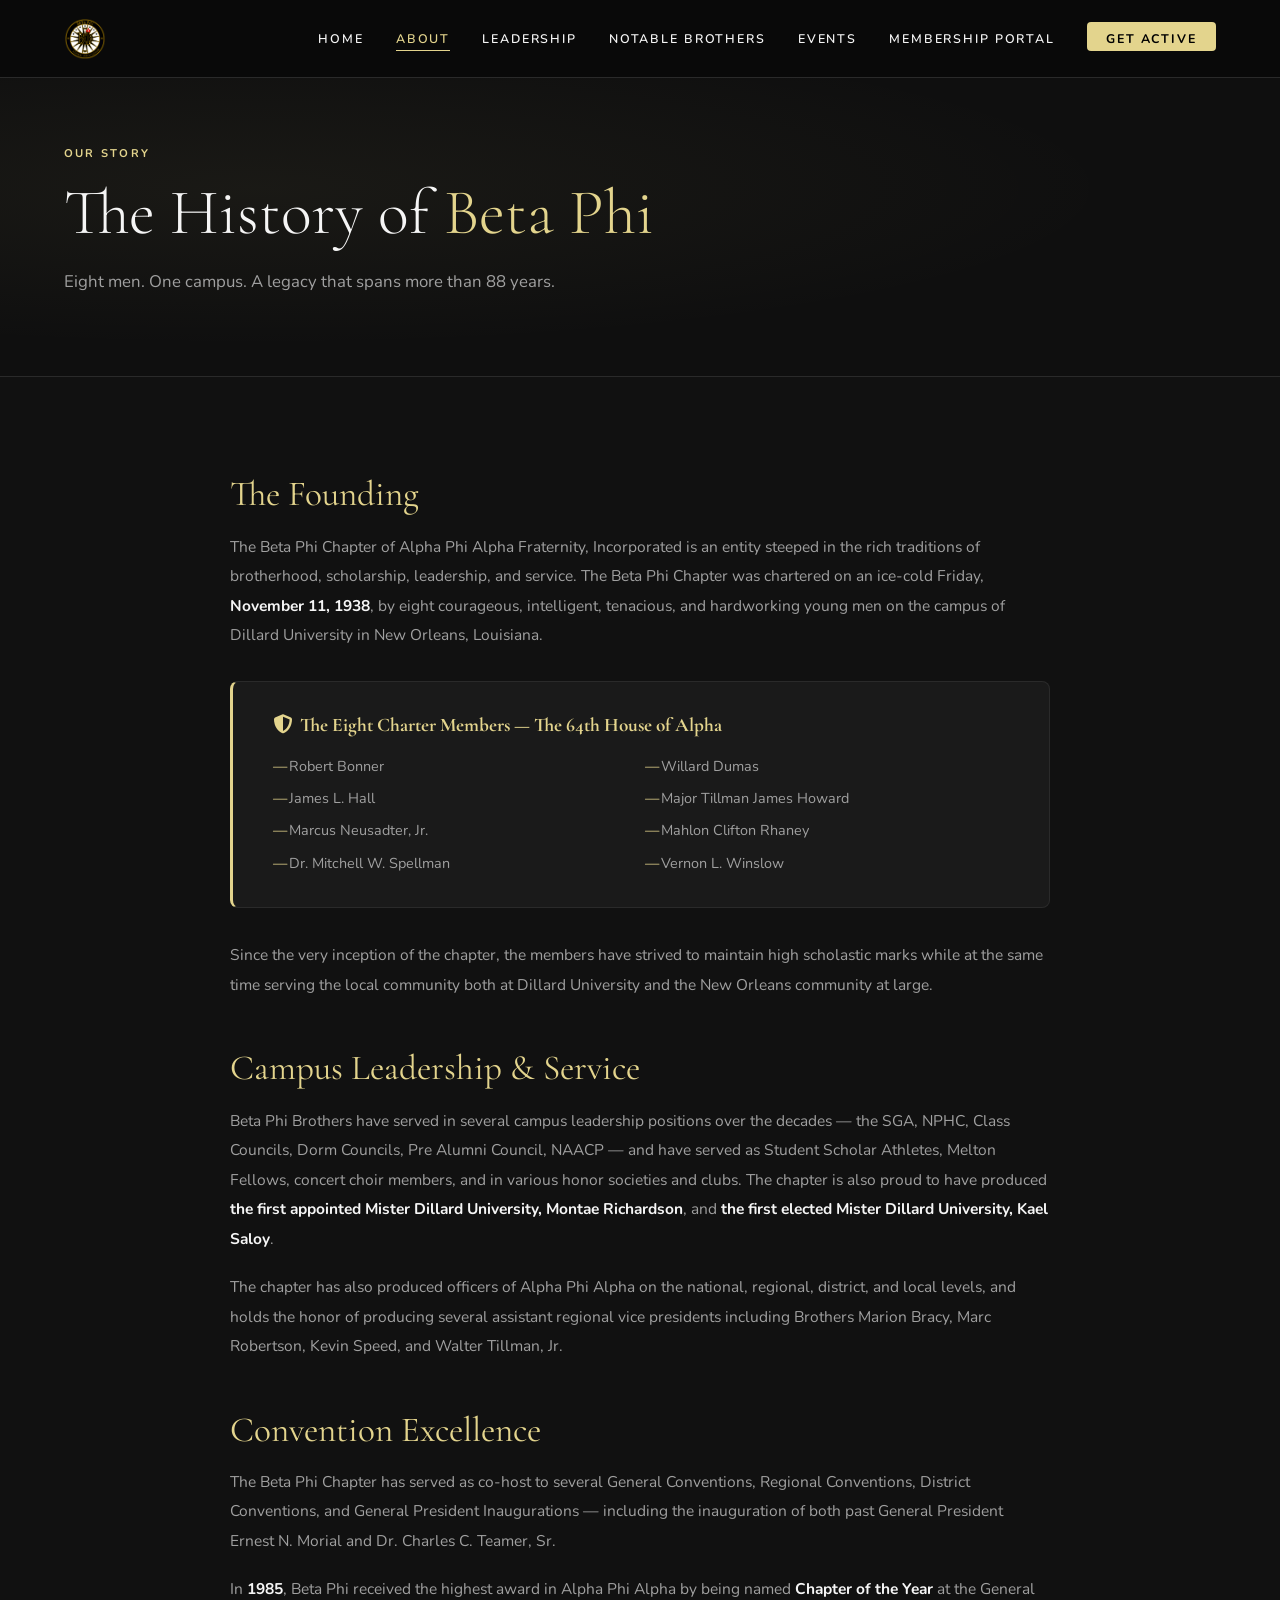
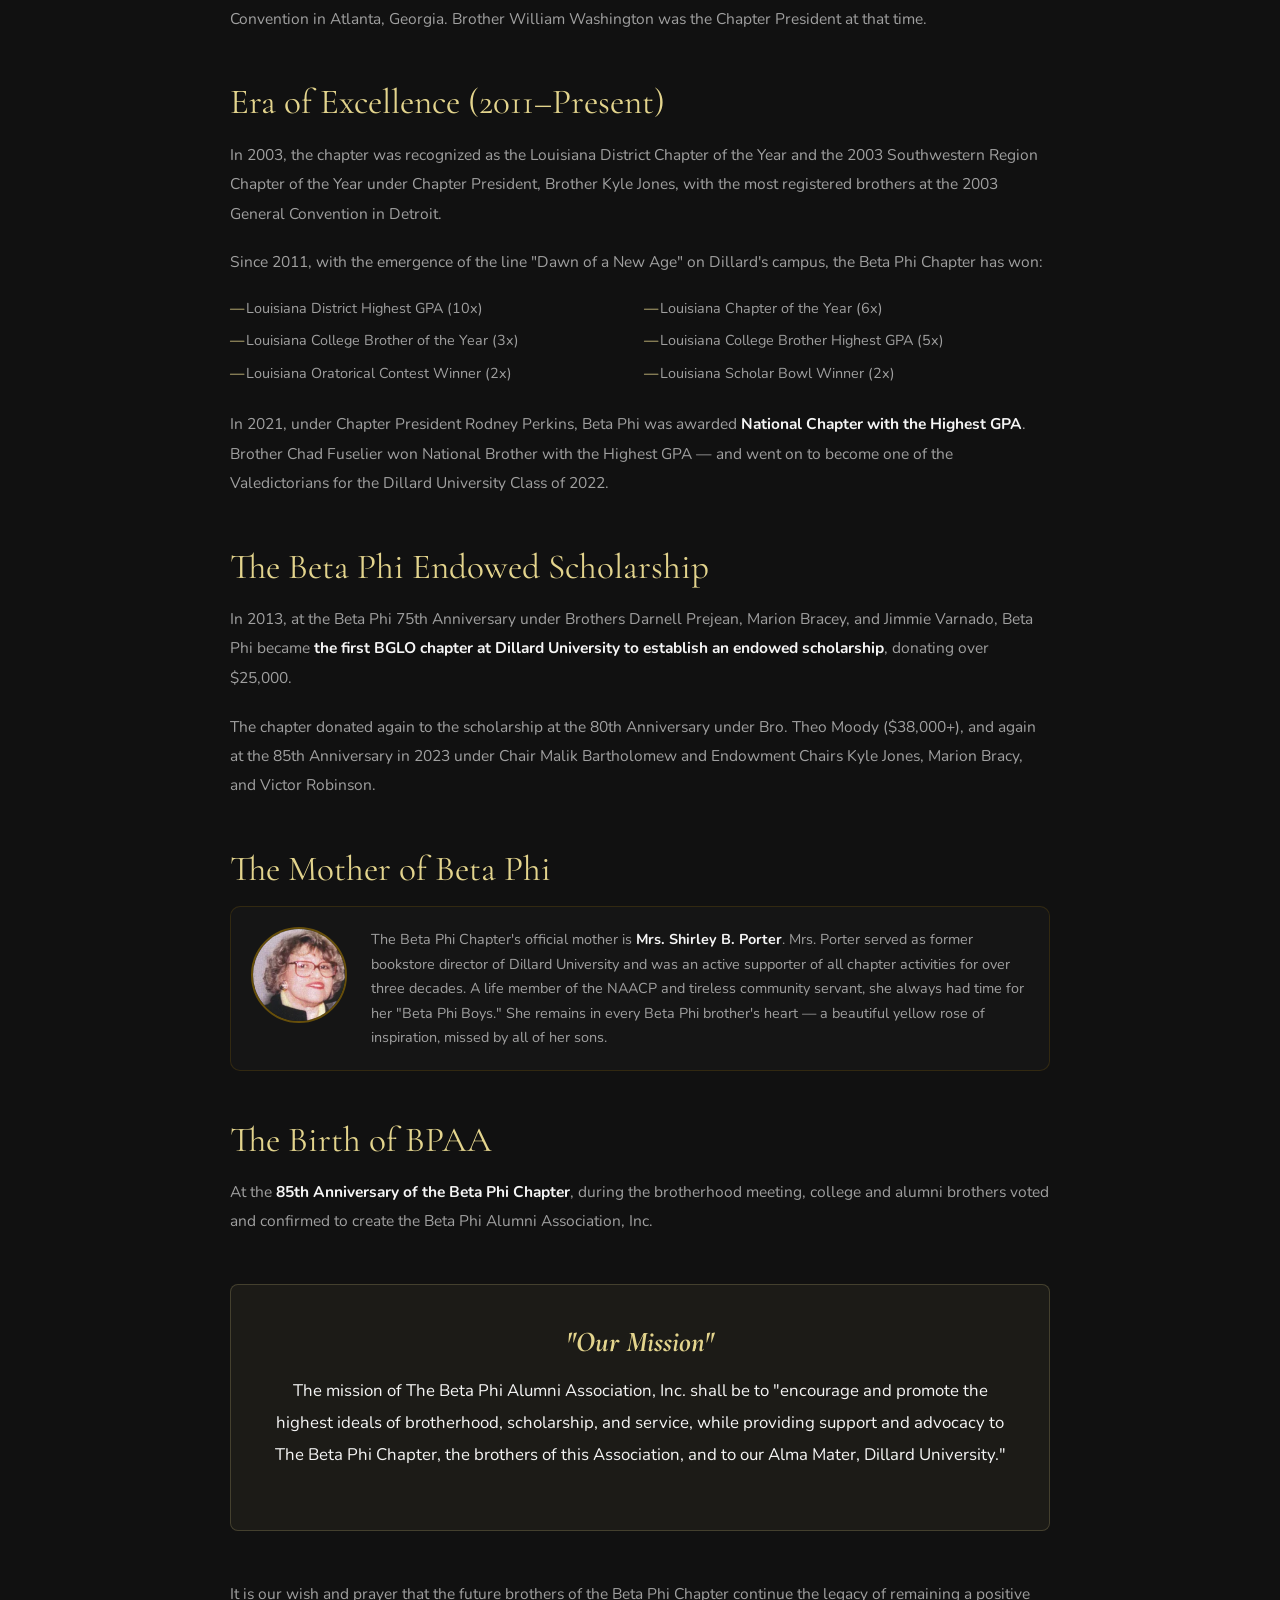
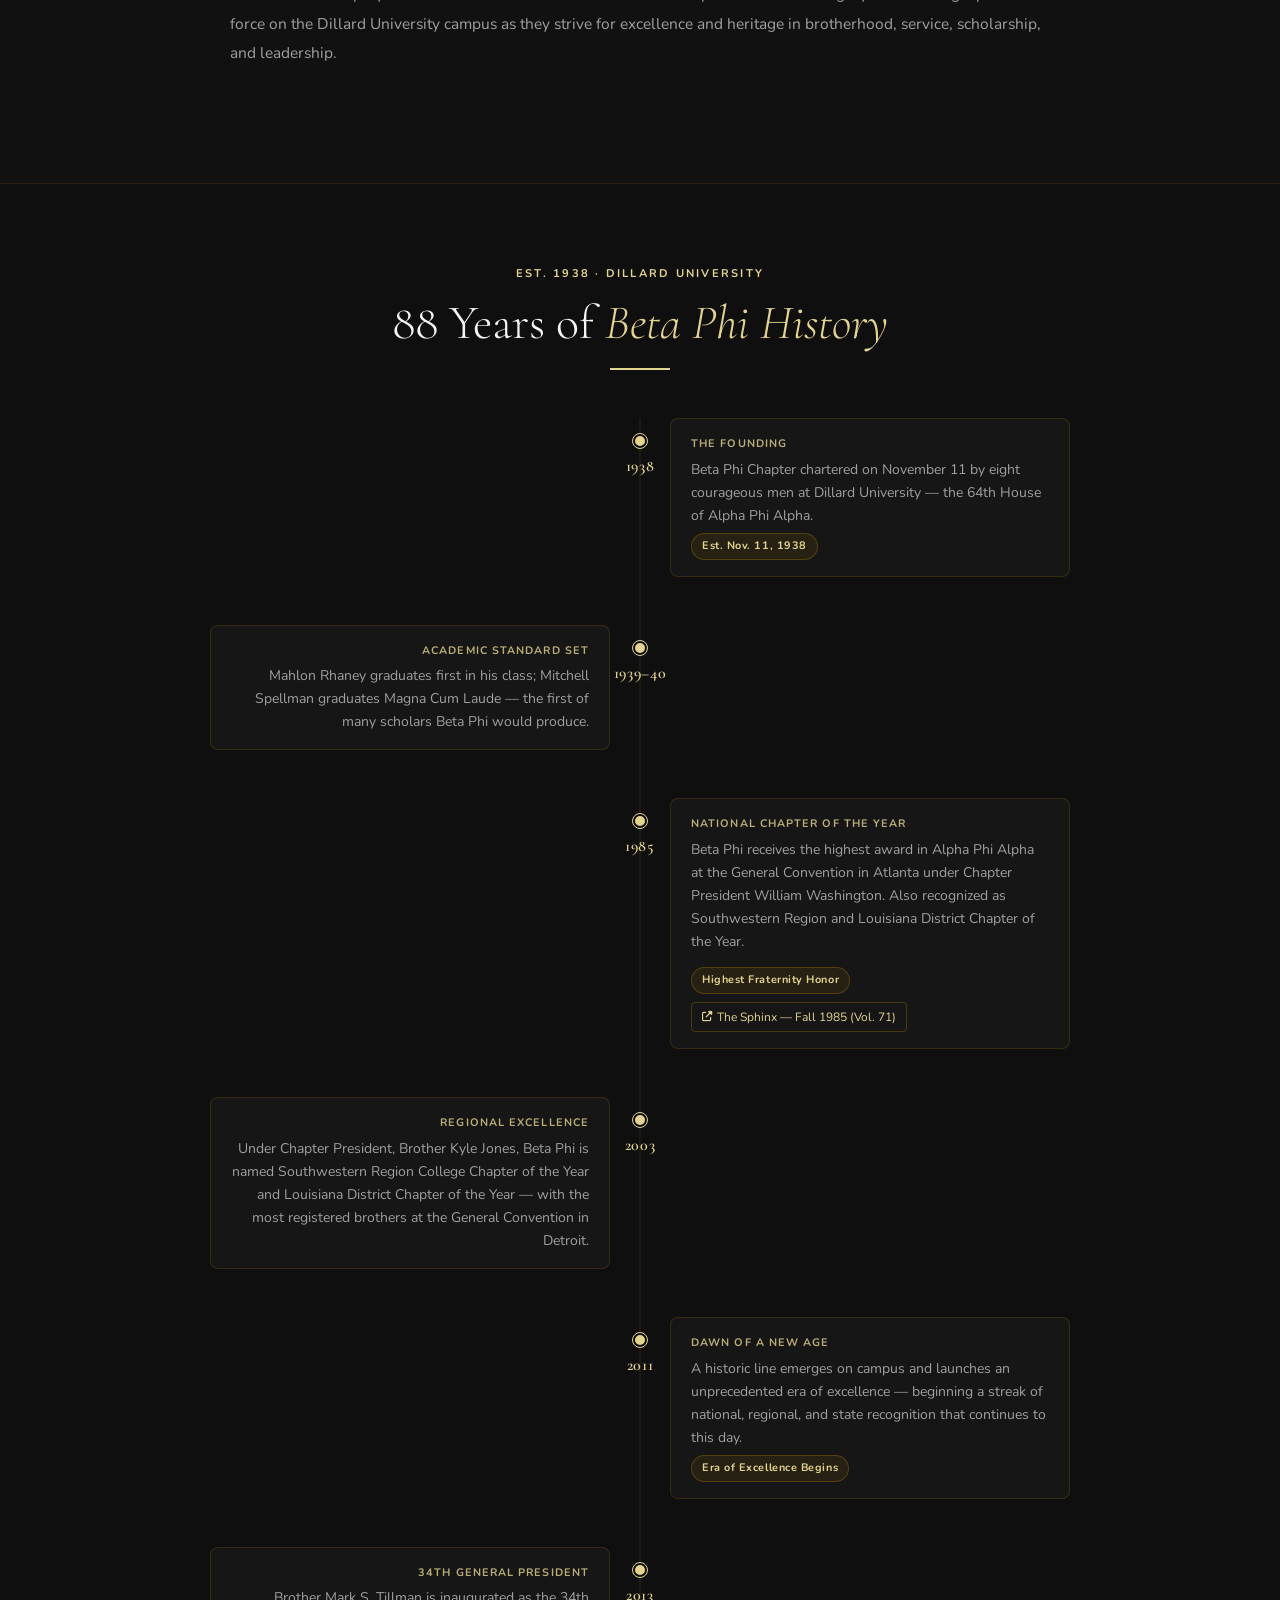
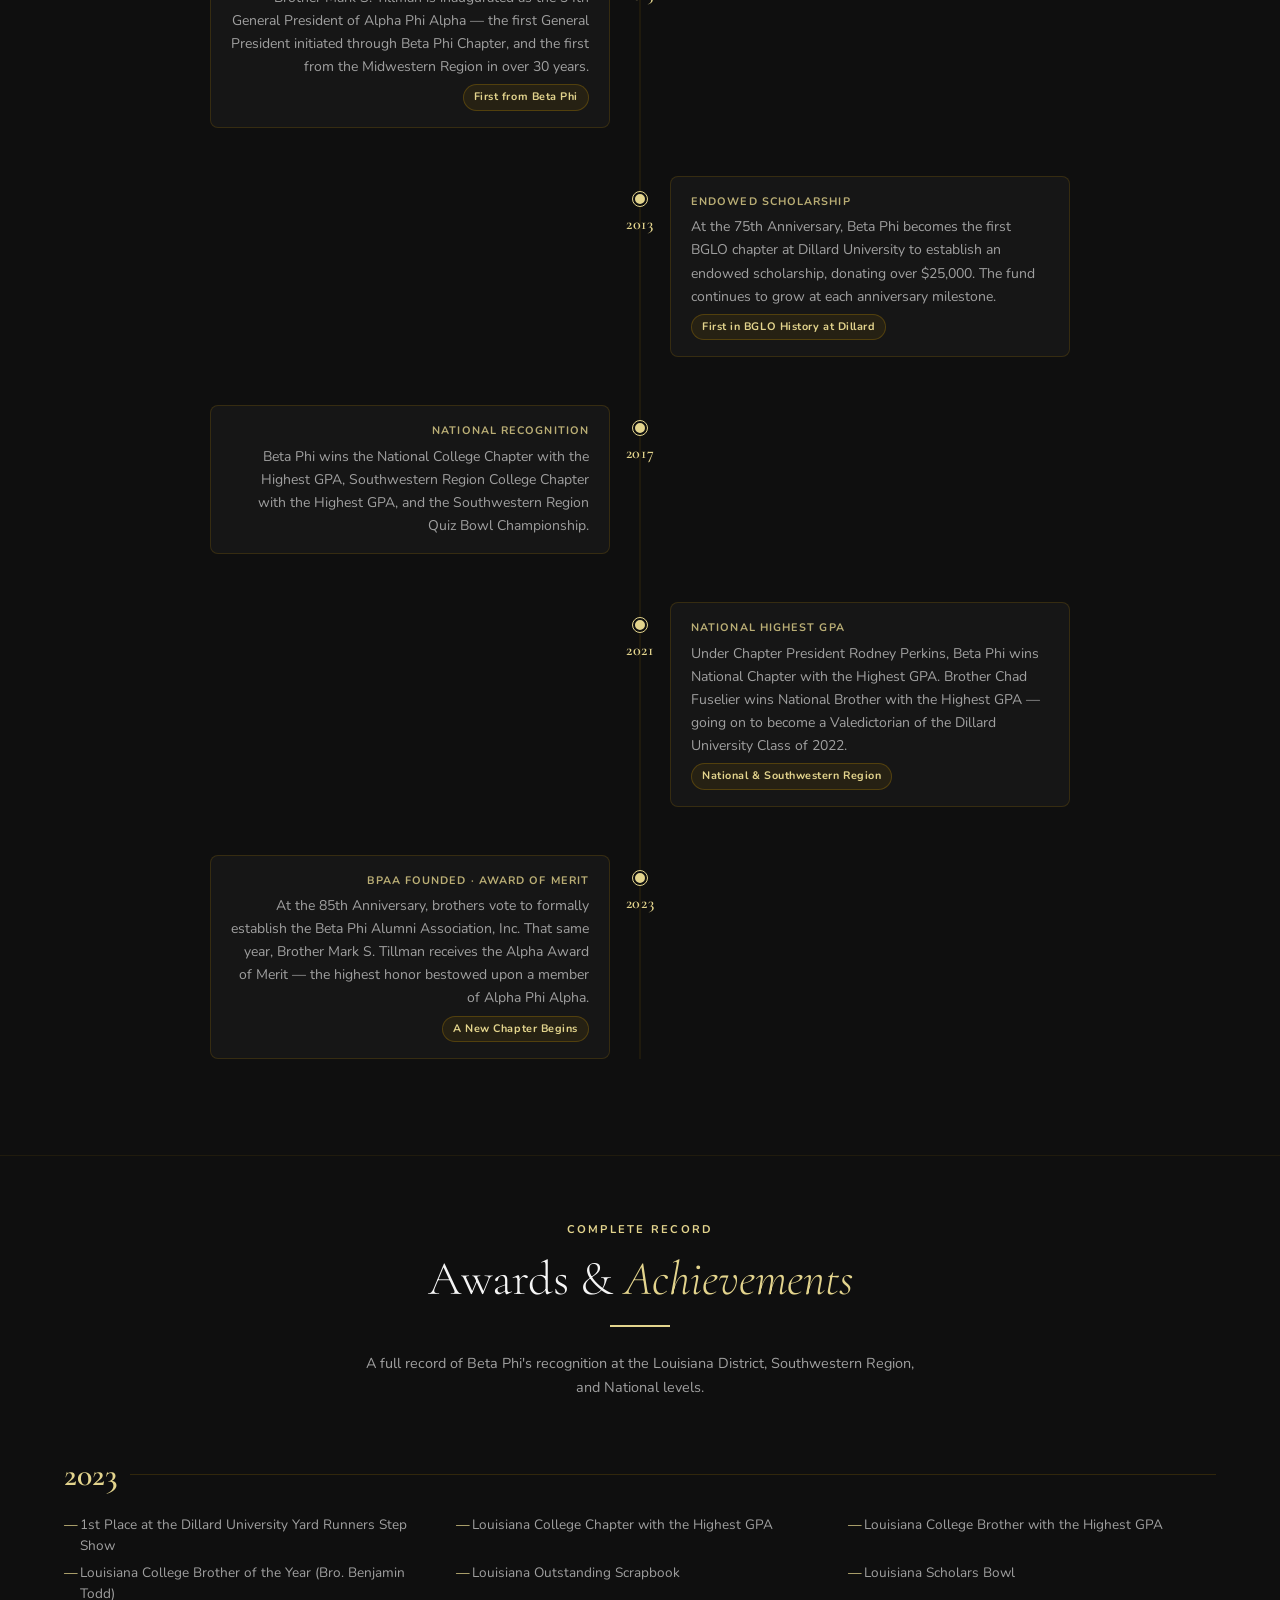
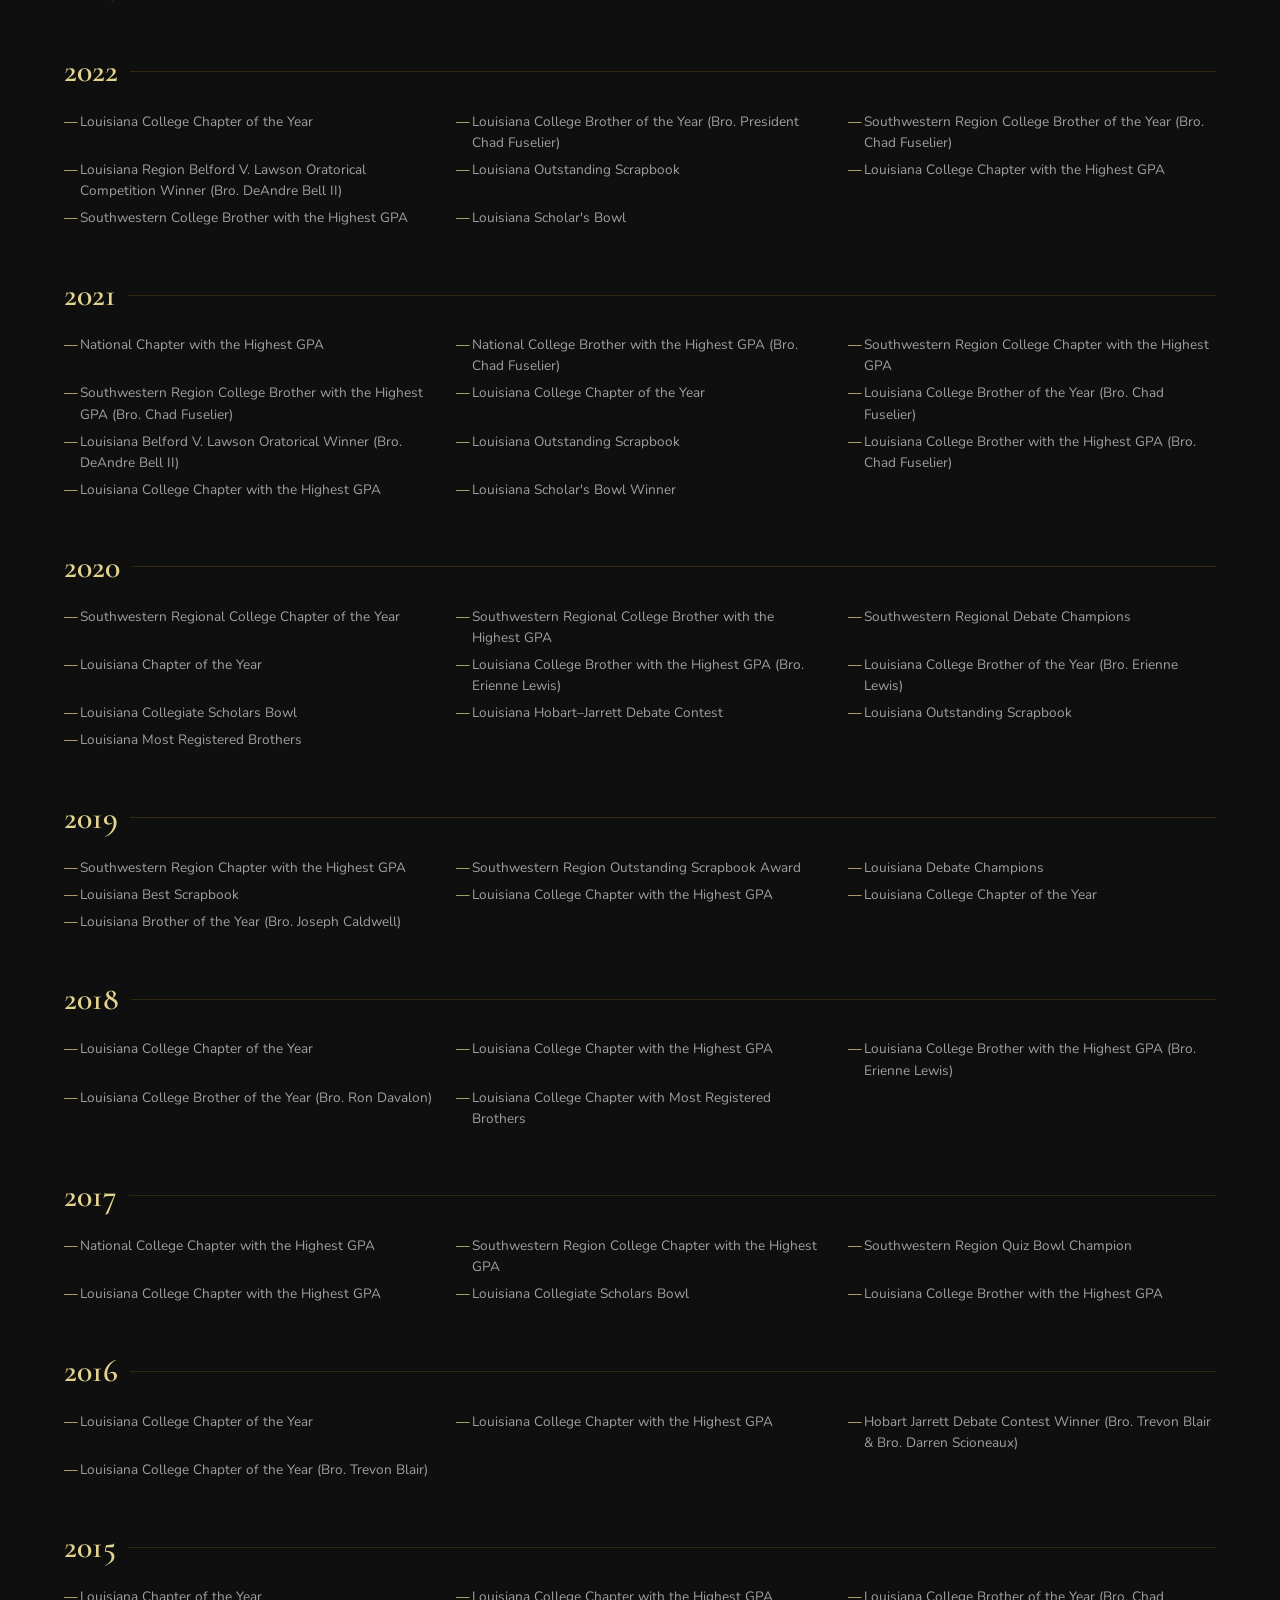
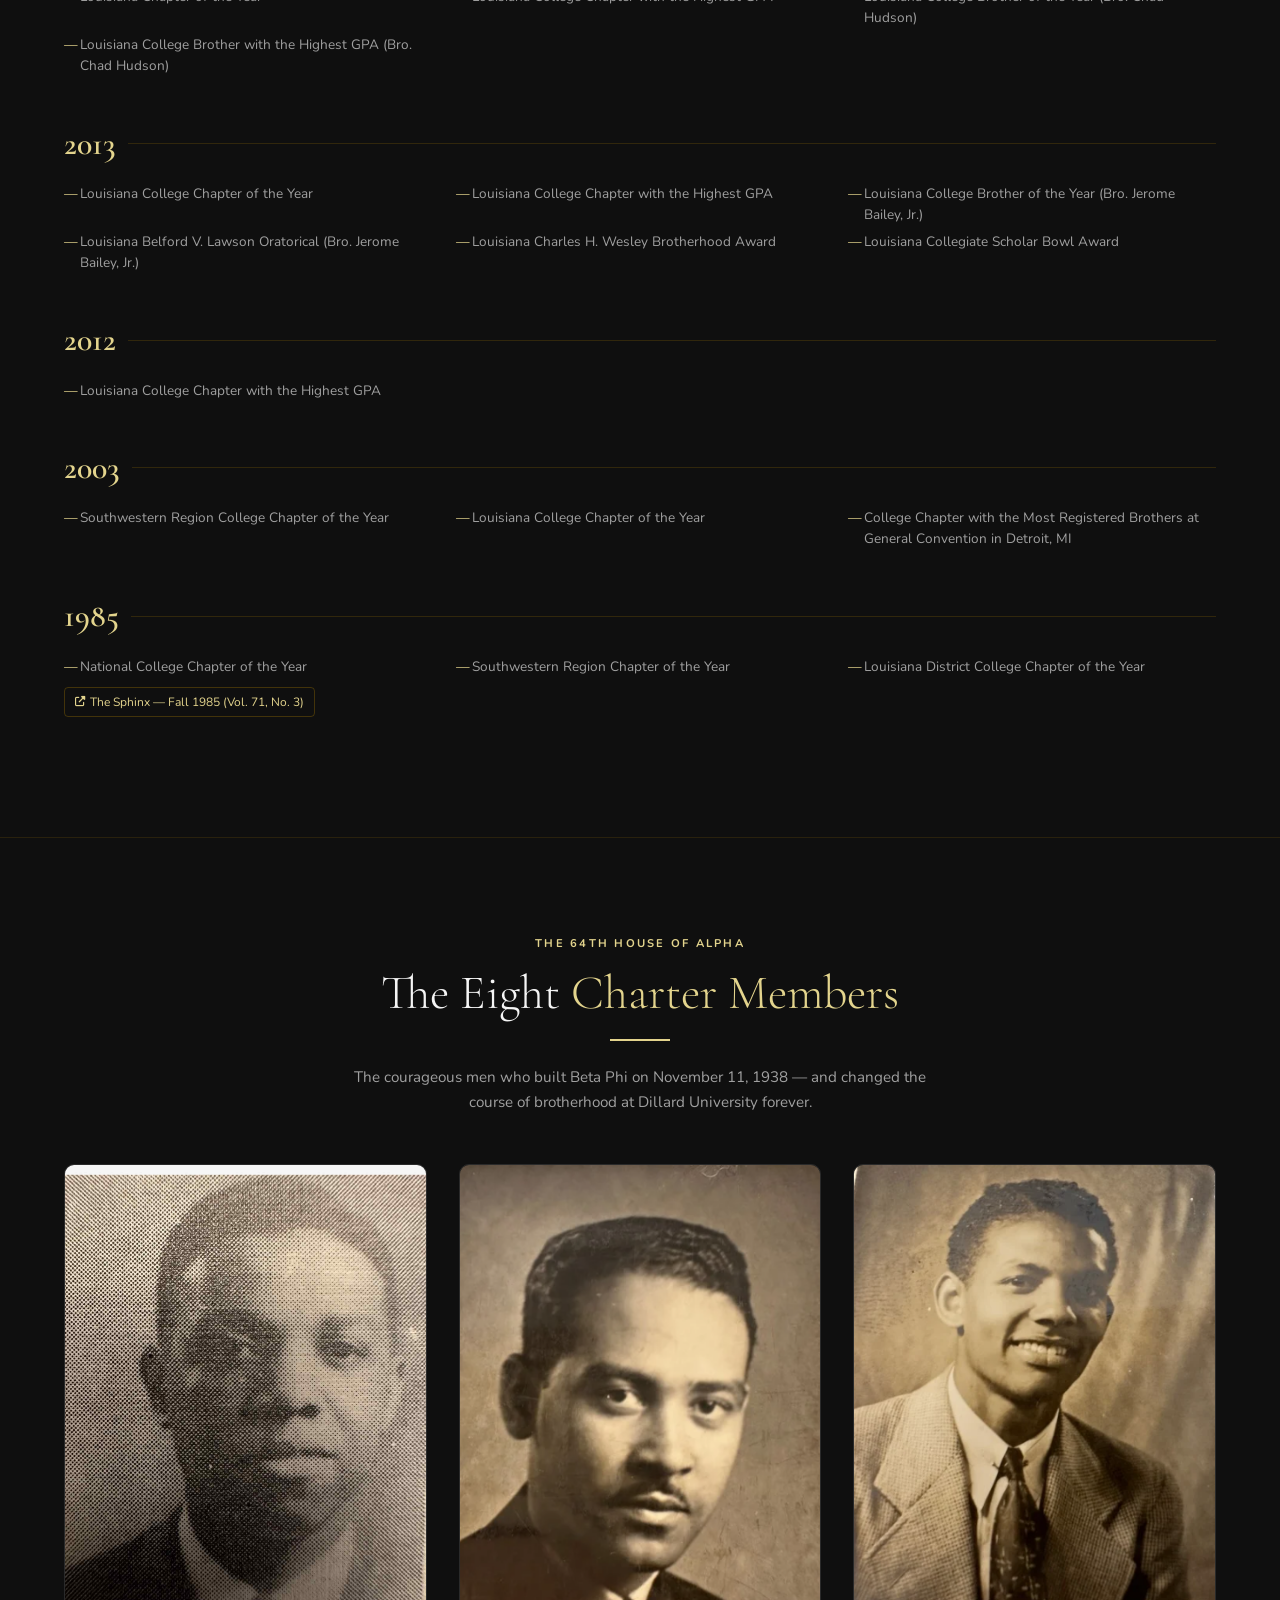
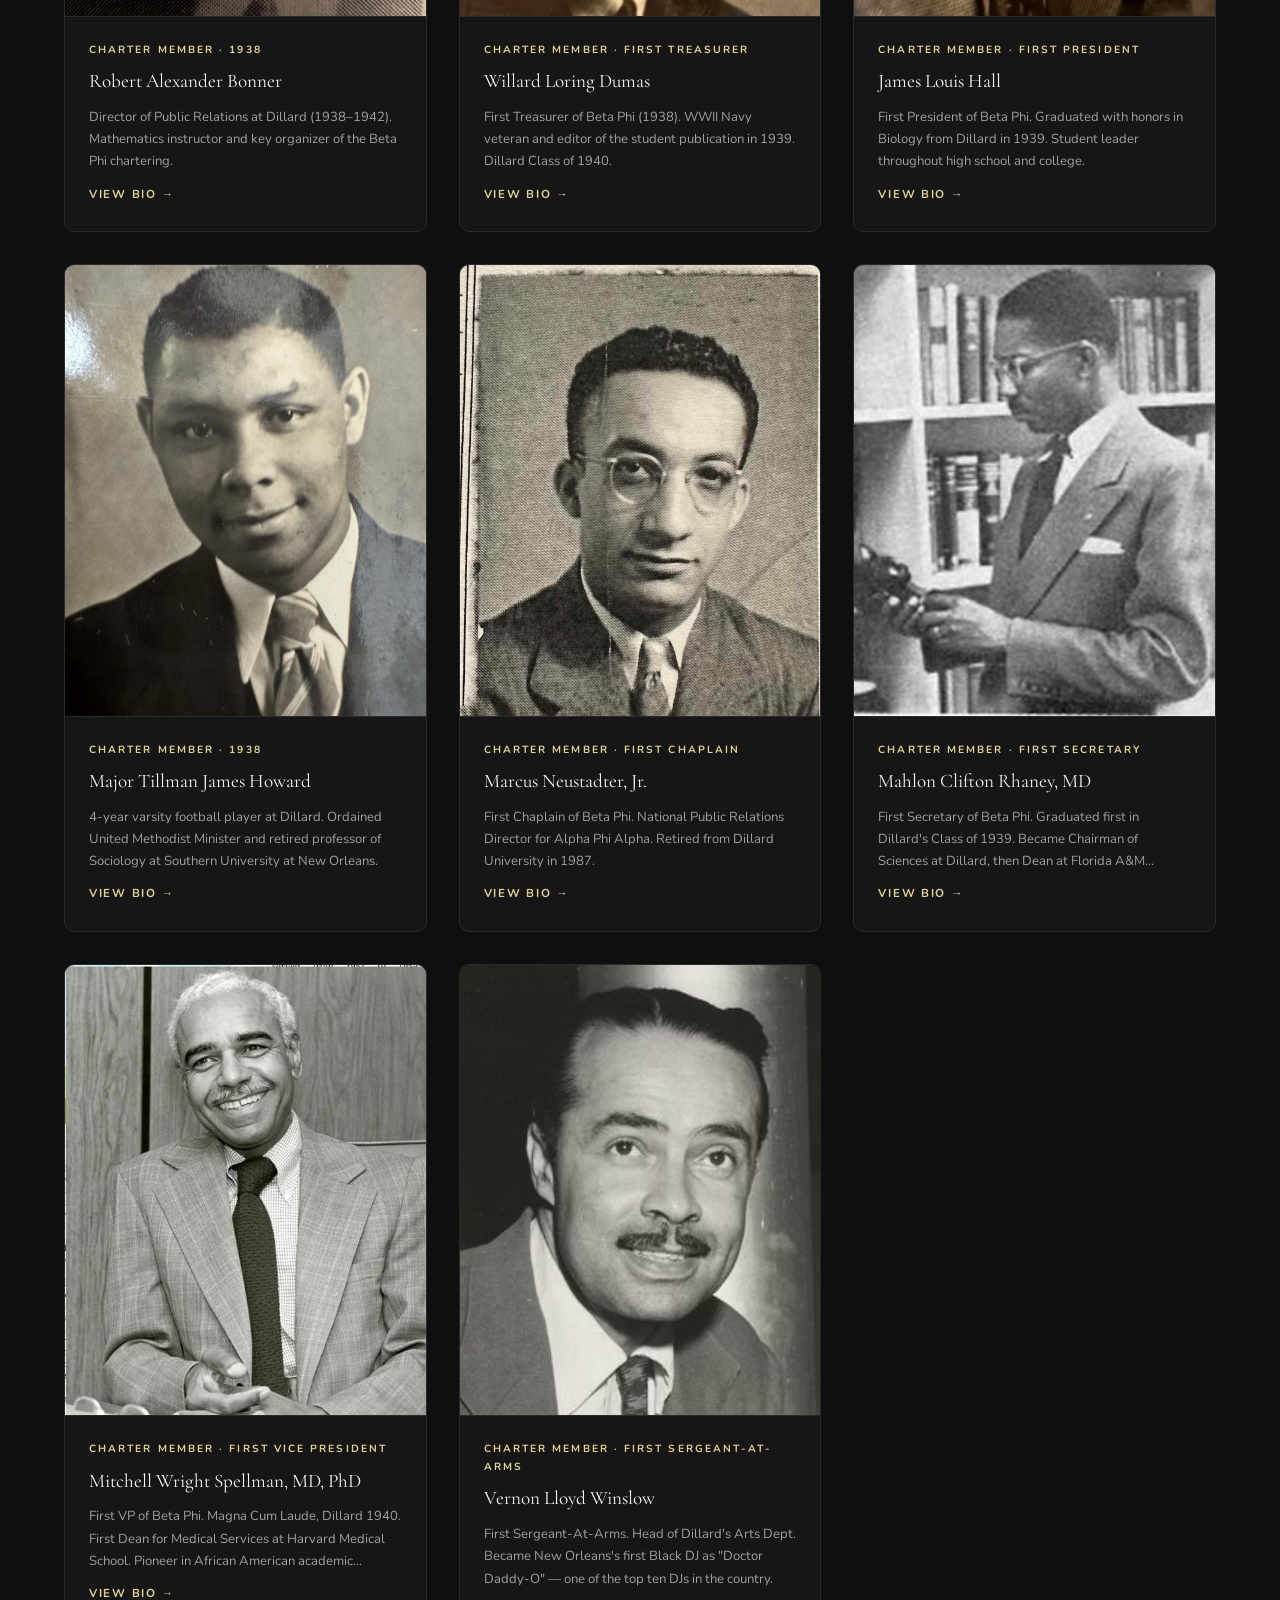
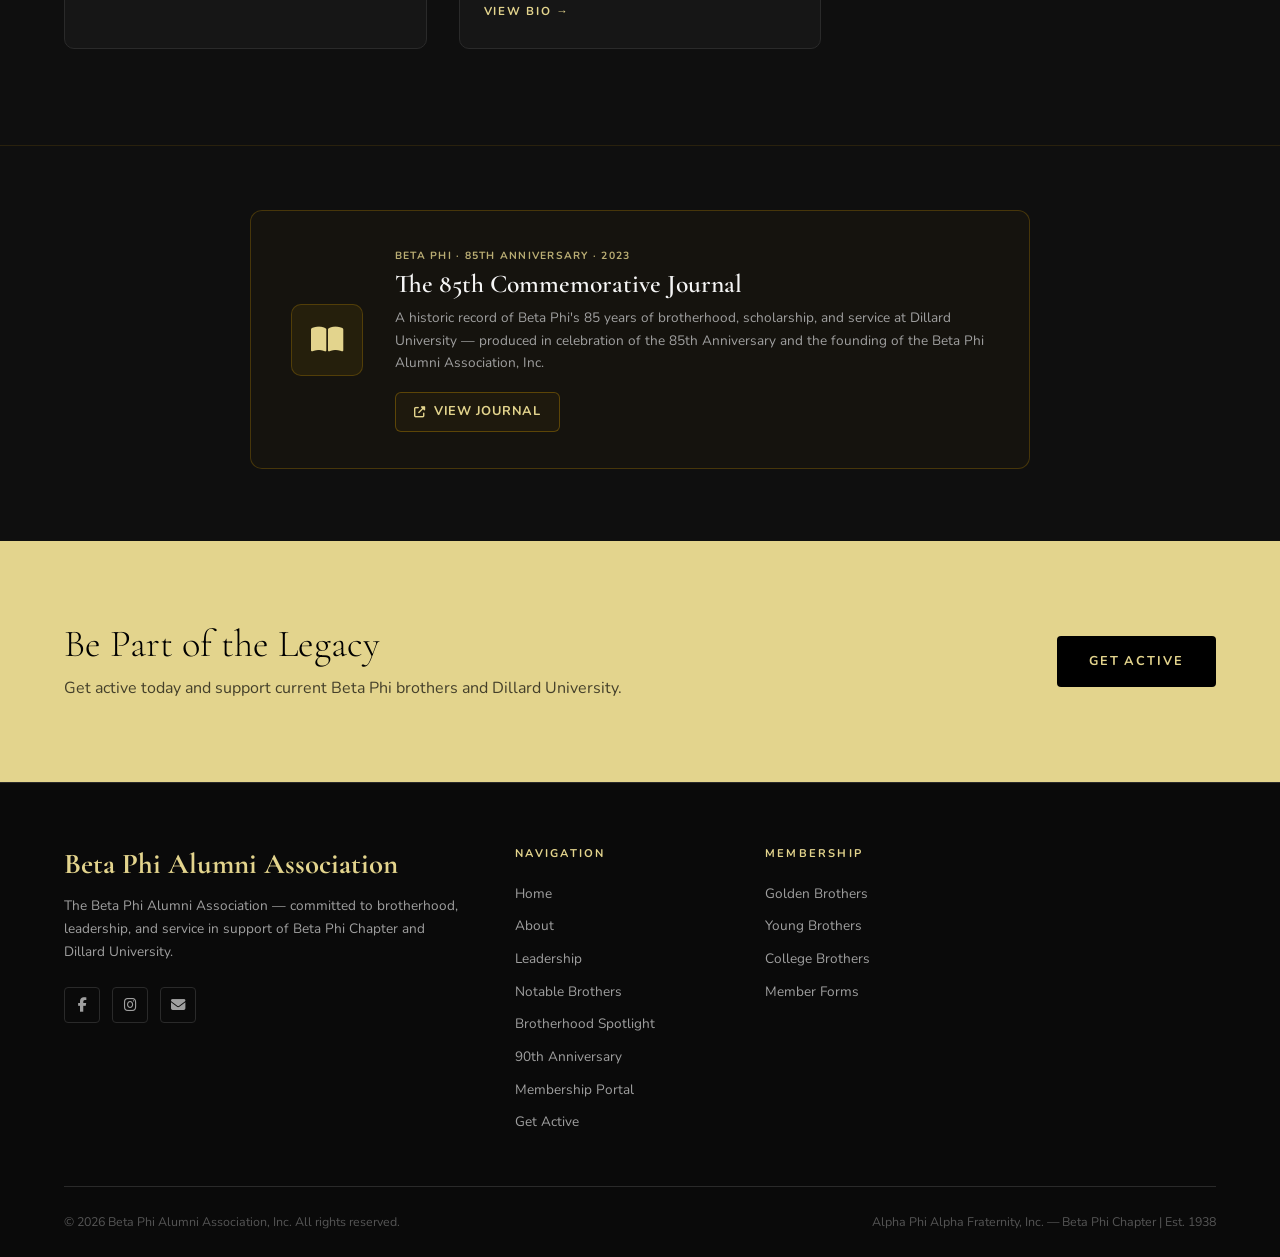
==== commit bd181edf: "Fix Rhaney image path casing and charter member name typo Corrects "BP Charter Member Headshot/rhane" ====
--- a/about.html
+++ b/about.html
@@ -90,7 +90,7 @@
           <li>James L. Hall</li>
           <li>Major Tillman James Howard</li>
           <li>Marcus Neusadter, Jr.</li>
-          <li>Mahloon Clifton Rhaney</li>
+          <li>Mahlon Clifton Rhaney</li>
           <li>Dr. Mitchell W. Spellman</li>
           <li>Vernon L. Winslow</li>
         </ul>
@@ -515,7 +515,7 @@
         </div>
       </div>
       <div class="board-member fade-up fade-up-delay-2" data-charter="rhaney">
-        <img src="BP Charter Member Headshot/rhaney.png" alt="Mahlon Clifton Rhaney" class="board-member-img" onerror="this.style.display='none'; this.nextElementSibling.style.display='flex';" />
+        <img src="BP Charter Member Headshot/Rhaney.png" alt="Mahlon Clifton Rhaney" class="board-member-img" onerror="this.style.display='none'; this.nextElementSibling.style.display='flex';" />
         <div class="board-member-img-placeholder" style="display:none;"><i class="fas fa-user"></i></div>
         <div class="board-member-info">
           <div class="board-member-role">Charter Member · First Secretary</div>
@@ -698,7 +698,7 @@
     rhaney: {
       role: "Charter Member · First Secretary",
       name: "Mahlon Clifton Rhaney, MD",
-      img: "BP Charter Member Headshot/rhaney.png",
+      img: "BP Charter Member Headshot/Rhaney.png",
       bio: `<p>Brother Mahlon Clifton Rhaney was born on October 31, 1916, in Brunswick, Georgia. He enrolled at Dillard University in 1935 on a full scholarship as a Biology major and was initiated into Alpha Phi Alpha at the Beta Tau Chapter on February 6, 1937.</p>
             <p>He served as the first Secretary of Beta Phi and graduated first in his class from Dillard in 1939 with honors. While at Dillard, he served as Student Body President and Class President for all four years.</p>
             <p>In 1943, he returned to Dillard with an M.S. in Biology from the University of Michigan. He eventually earned his Ph.D. from Michigan and rose to become Chairman of the Division of Sciences at Dillard by 1948.</p>
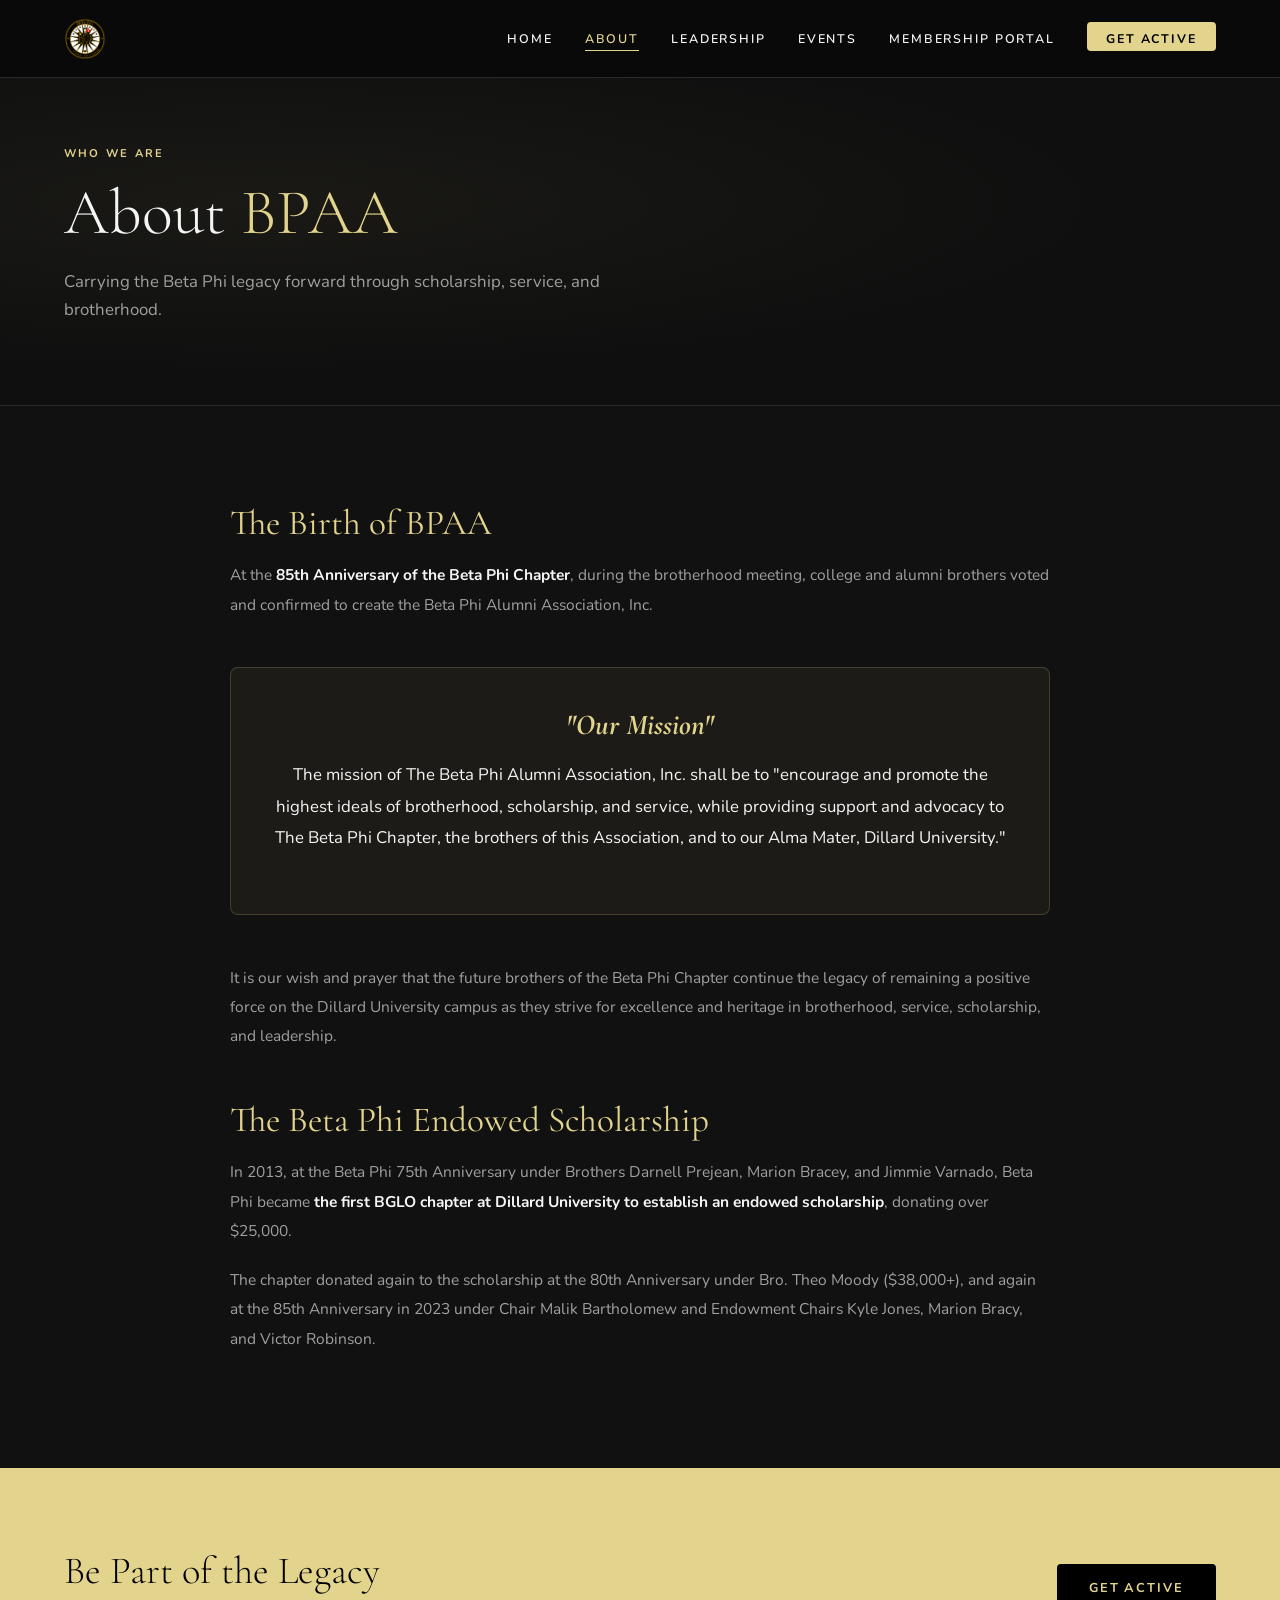
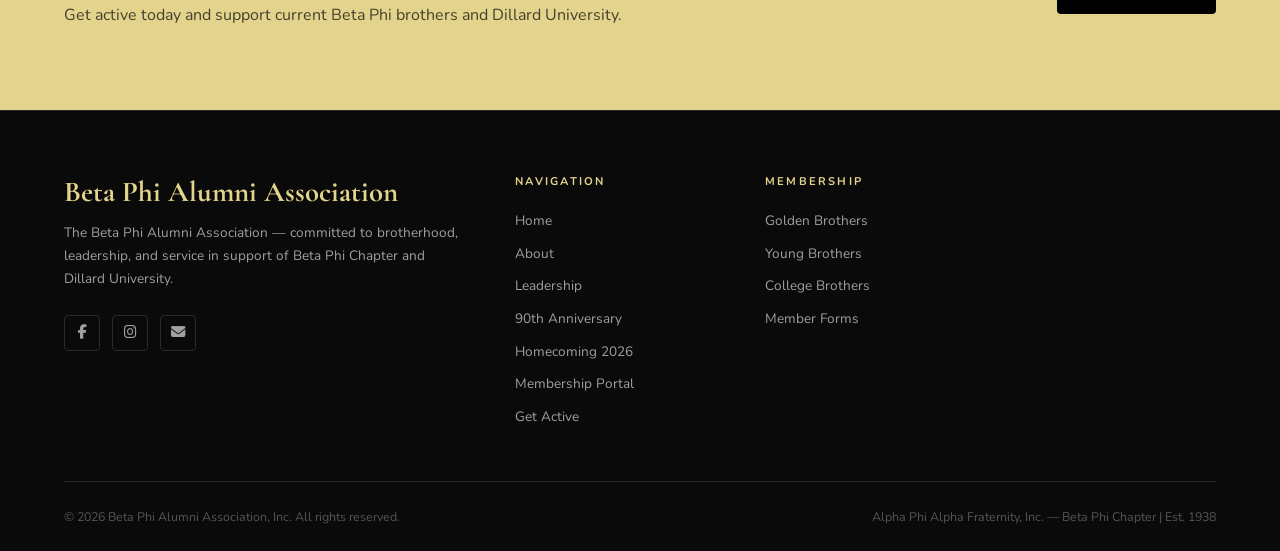
==== commit 5fed846b: "Site cleanup: trim About history, prune nav/footer, add Homecoming 2026, switch portal to Supabase m" ====
--- a/about.html
+++ b/about.html
@@ -22,26 +22,14 @@
     </a>
     <ul class="nav-links">
       <li><a href="index.html">Home</a></li>
-      <li>
-        <a href="about.html" class="active">About</a>
-        <div class="nav-dropdown">
-          <a href="about.html">Our History</a>
-          <a href="about.html#charter-members">Charter Members</a>
-        </div>
-      </li>
+      <li><a href="about.html">About</a></li>
       <li><a href="leadership.html">Leadership</a></li>
       <li>
-        <a href="legacy.html">Notable Brothers</a>
-        <div class="nav-dropdown">
-          <a href="legacy.html">Notable Brothers</a>
-          <a href="brotherhood-spotlight.html">Brotherhood Spotlight</a>
-        </div>
-      </li>
-      <li>
         <a href="#">Events</a>
-        <div class="nav-dropdown">
+        <div class="nav-dropdown"><div class="nav-dropdown-inner">
           <a href="beta-phi-90th.html">Beta Phi 90th Anniversary</a>
-        </div>
+          <a href="https://www.dillard.edu/about/administration/institutional-advancement/alumni-relations/homecoming26/" target="_blank" rel="noopener noreferrer">Homecoming 2026</a>
+        </div></div>
       </li>
       <li><a href="members.html">Membership Portal</a></li>
       <li><a href="get-active.html" class="nav-cta">Get Active</a></li>
@@ -52,12 +40,10 @@
   </div>
   <div class="nav-mobile" id="navMobile">
     <a href="index.html">Home</a>
-    <a href="about.html">About — History</a>
-    <a href="about.html#charter-members">About — Charter Members</a>
+    <a href="about.html">About</a>
     <a href="leadership.html">Leadership</a>
-    <a href="legacy.html">Notable Brothers</a>
-    <a href="brotherhood-spotlight.html">Brotherhood Spotlight</a>
     <a href="beta-phi-90th.html">Events — 90th Anniversary</a>
+    <a href="https://www.dillard.edu/about/administration/institutional-advancement/alumni-relations/homecoming26/" target="_blank" rel="noopener noreferrer">Events — Homecoming 2026</a>
     <a href="members.html">Membership Portal</a>
     <a href="get-active.html">Get Active</a>
   </div>
@@ -66,9 +52,9 @@
 <!-- PAGE HERO -->
 <section class="page-hero">
   <div class="container page-hero-content">
-    <span class="section-label">Our Story</span>
-    <h1>The History of <span>Beta Phi</span></h1>
-    <p>Eight men. One campus. A legacy that spans more than 88 years.</p>
+    <span class="section-label">Who We Are</span>
+    <h1>About <span>BPAA</span></h1>
+    <p>Carrying the Beta Phi legacy forward through scholarship, service, and brotherhood.</p>
   </div>
 </section>
 
@@ -76,91 +62,6 @@
 <section class="history-section">
   <div class="container">
     <div class="history-content">
-
-      <h2>The Founding</h2>
-      <p>
-        The Beta Phi Chapter of Alpha Phi Alpha Fraternity, Incorporated is an entity steeped in the rich traditions of brotherhood, scholarship, leadership, and service. The Beta Phi Chapter was chartered on an ice-cold Friday, <strong>November 11, 1938</strong>, by eight courageous, intelligent, tenacious, and hardworking young men on the campus of Dillard University in New Orleans, Louisiana.
-      </p>
-
-      <div class="founding-members fade-up">
-        <h3><i class="fas fa-shield-alt" style="color:var(--gold); margin-right:0.5rem;"></i>The Eight Charter Members — The 64th House of Alpha</h3>
-        <ul>
-          <li>Robert Bonner</li>
-          <li>Willard Dumas</li>
-          <li>James L. Hall</li>
-          <li>Major Tillman James Howard</li>
-          <li>Marcus Neusadter, Jr.</li>
-          <li>Mahlon Clifton Rhaney</li>
-          <li>Dr. Mitchell W. Spellman</li>
-          <li>Vernon L. Winslow</li>
-        </ul>
-      </div>
-
-      <p>
-        Since the very inception of the chapter, the members have strived to maintain high scholastic marks while at the same time serving the local community both at Dillard University and the New Orleans community at large.
-      </p>
-
-      <h2>Campus Leadership &amp; Service</h2>
-      <p>
-        Beta Phi Brothers have served in several campus leadership positions over the decades — the SGA, NPHC, Class Councils, Dorm Councils, Pre Alumni Council, NAACP — and have served as Student Scholar Athletes, Melton Fellows, concert choir members, and in various honor societies and clubs. The chapter is also proud to have produced <strong>the first appointed Mister Dillard University, Montae Richardson</strong>, and <strong>the first elected Mister Dillard University, Kael Saloy</strong>.
-      </p>
-
-      <p>
-        The chapter has also produced officers of Alpha Phi Alpha on the national, regional, district, and local levels, and holds the honor of producing several assistant regional vice presidents including Brothers Marion Bracy, Marc Robertson, Kevin Speed, and Walter Tillman, Jr.
-      </p>
-
-      <h2>Convention Excellence</h2>
-      <p>
-        The Beta Phi Chapter has served as co-host to several General Conventions, Regional Conventions, District Conventions, and General President Inaugurations — including the inauguration of both past General President Ernest N. Morial and Dr. Charles C. Teamer, Sr.
-      </p>
-
-      <p>
-        In <strong>1985</strong>, Beta Phi received the highest award in Alpha Phi Alpha by being named <strong>Chapter of the Year</strong> at the General Convention in Atlanta, Georgia. Brother William Washington was the Chapter President at that time.
-      </p>
-
-      <h2>Era of Excellence (2011–Present)</h2>
-      <p>
-        In 2003, the chapter was recognized as the Louisiana District Chapter of the Year and the 2003 Southwestern Region Chapter of the Year under Chapter President, Brother Kyle Jones, with the most registered brothers at the 2003 General Convention in Detroit.
-      </p>
-      <p>
-        Since 2011, with the emergence of the line "Dawn of a New Age" on Dillard's campus, the Beta Phi Chapter has won:
-      </p>
-      <ul style="list-style:none; margin: 1rem 0 1.5rem; display:grid; grid-template-columns: 1fr 1fr; gap: 0.5rem;">
-        <li style="color:var(--muted); font-size:0.9rem; padding-left:1rem; position:relative;"><span style="color:var(--gold); position:absolute; left:0;">—</span> Louisiana District Highest GPA (10x)</li>
-        <li style="color:var(--muted); font-size:0.9rem; padding-left:1rem; position:relative;"><span style="color:var(--gold); position:absolute; left:0;">—</span> Louisiana Chapter of the Year (6x)</li>
-        <li style="color:var(--muted); font-size:0.9rem; padding-left:1rem; position:relative;"><span style="color:var(--gold); position:absolute; left:0;">—</span> Louisiana College Brother of the Year (3x)</li>
-        <li style="color:var(--muted); font-size:0.9rem; padding-left:1rem; position:relative;"><span style="color:var(--gold); position:absolute; left:0;">—</span> Louisiana College Brother Highest GPA (5x)</li>
-        <li style="color:var(--muted); font-size:0.9rem; padding-left:1rem; position:relative;"><span style="color:var(--gold); position:absolute; left:0;">—</span> Louisiana Oratorical Contest Winner (2x)</li>
-        <li style="color:var(--muted); font-size:0.9rem; padding-left:1rem; position:relative;"><span style="color:var(--gold); position:absolute; left:0;">—</span> Louisiana Scholar Bowl Winner (2x)</li>
-      </ul>
-      <p>
-        In 2021, under Chapter President Rodney Perkins, Beta Phi was awarded <strong>National Chapter with the Highest GPA</strong>. Brother Chad Fuselier won National Brother with the Highest GPA — and went on to become one of the Valedictorians for the Dillard University Class of 2022.
-      </p>
-
-      <h2>The Beta Phi Endowed Scholarship</h2>
-      <p>
-        In 2013, at the Beta Phi 75th Anniversary under Brothers Darnell Prejean, Marion Bracey, and Jimmie Varnado, Beta Phi became <strong>the first BGLO chapter at Dillard University to establish an endowed scholarship</strong>, donating over $25,000.
-      </p>
-      <p>
-        The chapter donated again to the scholarship at the 80th Anniversary under Bro. Theo Moody ($38,000+), and again at the 85th Anniversary in 2023 under Chair Malik Bartholomew and Endowment Chairs Kyle Jones, Marion Bracy, and Victor Robinson.
-      </p>
-
-      <h2>The Mother of Beta Phi</h2>
-
-      <!-- Shirley Porter Profile with Headshot -->
-      <div class="porter-profile fade-up">
-        <img
-          src="images/PorterHeadshot.png"
-          alt="Mrs. Shirley B. Porter — Mother of Beta Phi"
-          onerror="this.style.display='none'; this.nextElementSibling.style.display='flex';"
-        />
-        <div class="porter-ph" style="display:none;"><i class="fas fa-user"></i></div>
-        <div class="porter-text">
-          <p>
-            The Beta Phi Chapter's official mother is <strong>Mrs. Shirley B. Porter</strong>. Mrs. Porter served as former bookstore director of Dillard University and was an active supporter of all chapter activities for over three decades. A life member of the NAACP and tireless community servant, she always had time for her "Beta Phi Boys." She remains in every Beta Phi brother's heart — a beautiful yellow rose of inspiration, missed by all of her sons.
-          </p>
-        </div>
-      </div>
 
       <h2>The Birth of BPAA</h2>
       <p>
@@ -178,419 +79,17 @@
         It is our wish and prayer that the future brothers of the Beta Phi Chapter continue the legacy of remaining a positive force on the Dillard University campus as they strive for excellence and heritage in brotherhood, service, scholarship, and leadership.
       </p>
 
+      <h2>The Beta Phi Endowed Scholarship</h2>
+      <p>
+        In 2013, at the Beta Phi 75th Anniversary under Brothers Darnell Prejean, Marion Bracey, and Jimmie Varnado, Beta Phi became <strong>the first BGLO chapter at Dillard University to establish an endowed scholarship</strong>, donating over $25,000.
+      </p>
+      <p>
+        The chapter donated again to the scholarship at the 80th Anniversary under Bro. Theo Moody ($38,000+), and again at the 85th Anniversary in 2023 under Chair Malik Bartholomew and Endowment Chairs Kyle Jones, Marion Bracy, and Victor Robinson.
+      </p>
+
     </div>
   </div>
 </section>
-
-<!-- TIMELINE -->
-<section class="timeline-section" id="timeline">
-  <div class="container">
-    <div style="text-align:center; margin-bottom:1rem;">
-      <span class="section-label">Est. 1938 · Dillard University</span>
-      <h2 style="font-family:'Cormorant Garamond',serif; font-size:clamp(2rem,4vw,3rem); color:var(--text); font-weight:300; margin-bottom:0.5rem;">
-        88 Years of <span style="color:var(--gold); font-style:italic;">Beta Phi History</span>
-      </h2>
-      <div class="gold-divider"></div>
-    </div>
-    <div class="tl-body">
-      <div class="tl-spine"></div>
-      <div class="tl-item fade-up">
-        <div class="tl-empty-l"></div>
-        <div class="tl-center"><div class="tl-dot"></div><div class="tl-year">1938</div></div>
-        <div class="tl-card tl-card-r">
-          <div class="tl-cat">The Founding</div>
-          <div class="tl-desc">Beta Phi Chapter chartered on November 11 by eight courageous men at Dillard University — the 64th House of Alpha Phi Alpha.</div>
-          <div><span class="tl-badge">Est. Nov. 11, 1938</span></div>
-        </div>
-      </div>
-      <div class="tl-item fade-up">
-        <div class="tl-card tl-card-l">
-          <div class="tl-cat">Academic Standard Set</div>
-          <div class="tl-desc">Mahlon Rhaney graduates first in his class; Mitchell Spellman graduates Magna Cum Laude — the first of many scholars Beta Phi would produce.</div>
-        </div>
-        <div class="tl-center"><div class="tl-dot"></div><div class="tl-year">1939–40</div></div>
-        <div class="tl-empty-r"></div>
-      </div>
-      <div class="tl-item fade-up">
-        <div class="tl-empty-l"></div>
-        <div class="tl-center"><div class="tl-dot"></div><div class="tl-year">1985</div></div>
-        <div class="tl-card tl-card-r">
-          <div class="tl-cat">National Chapter of the Year</div>
-          <div class="tl-desc">Beta Phi receives the highest award in Alpha Phi Alpha at the General Convention in Atlanta under Chapter President William Washington. Also recognized as Southwestern Region and Louisiana District Chapter of the Year.</div>
-          <div style="margin-top:8px;"><span class="tl-badge">Highest Fraternity Honor</span></div>
-          <div style="margin-top:8px;">
-            <a href="https://issuu.com/docs/67835bb97159469b81464bffd332ee5e" target="_blank" style="font-family:'Nunito',sans-serif; font-size:0.75rem; color:var(--gold); text-decoration:none; display:inline-flex; align-items:center; gap:5px; border:0.5px solid rgba(184,135,0,0.3); padding:4px 10px; border-radius:4px;">
-              <i class="fas fa-external-link-alt" style="font-size:0.65rem;"></i> The Sphinx — Fall 1985 (Vol. 71)
-            </a>
-          </div>
-        </div>
-      </div>
-      <div class="tl-item fade-up">
-        <div class="tl-card tl-card-l">
-          <div class="tl-cat">Regional Excellence</div>
-          <div class="tl-desc">Under Chapter President, Brother Kyle Jones, Beta Phi is named Southwestern Region College Chapter of the Year and Louisiana District Chapter of the Year — with the most registered brothers at the General Convention in Detroit.</div>
-        </div>
-        <div class="tl-center"><div class="tl-dot"></div><div class="tl-year">2003</div></div>
-        <div class="tl-empty-r"></div>
-      </div>
-      <div class="tl-item fade-up">
-        <div class="tl-empty-l"></div>
-        <div class="tl-center"><div class="tl-dot"></div><div class="tl-year">2011</div></div>
-        <div class="tl-card tl-card-r">
-          <div class="tl-cat">Dawn of a New Age</div>
-          <div class="tl-desc">A historic line emerges on campus and launches an unprecedented era of excellence — beginning a streak of national, regional, and state recognition that continues to this day.</div>
-          <div><span class="tl-badge">Era of Excellence Begins</span></div>
-        </div>
-      </div>
-      <div class="tl-item fade-up">
-        <div class="tl-card tl-card-l">
-          <div class="tl-cat">34th General President</div>
-          <div class="tl-desc">Brother Mark S. Tillman is inaugurated as the 34th General President of Alpha Phi Alpha — the first General President initiated through Beta Phi Chapter, and the first from the Midwestern Region in over 30 years.</div>
-          <div><span class="tl-badge">First from Beta Phi</span></div>
-        </div>
-        <div class="tl-center"><div class="tl-dot"></div><div class="tl-year">2013</div></div>
-        <div class="tl-empty-r"></div>
-      </div>
-      <div class="tl-item fade-up">
-        <div class="tl-empty-l"></div>
-        <div class="tl-center"><div class="tl-dot"></div><div class="tl-year">2013</div></div>
-        <div class="tl-card tl-card-r">
-          <div class="tl-cat">Endowed Scholarship</div>
-          <div class="tl-desc">At the 75th Anniversary, Beta Phi becomes the first BGLO chapter at Dillard University to establish an endowed scholarship, donating over $25,000. The fund continues to grow at each anniversary milestone.</div>
-          <div><span class="tl-badge">First in BGLO History at Dillard</span></div>
-        </div>
-      </div>
-      <div class="tl-item fade-up">
-        <div class="tl-card tl-card-l">
-          <div class="tl-cat">National Recognition</div>
-          <div class="tl-desc">Beta Phi wins the National College Chapter with the Highest GPA, Southwestern Region College Chapter with the Highest GPA, and the Southwestern Region Quiz Bowl Championship.</div>
-        </div>
-        <div class="tl-center"><div class="tl-dot"></div><div class="tl-year">2017</div></div>
-        <div class="tl-empty-r"></div>
-      </div>
-      <div class="tl-item fade-up">
-        <div class="tl-empty-l"></div>
-        <div class="tl-center"><div class="tl-dot"></div><div class="tl-year">2021</div></div>
-        <div class="tl-card tl-card-r">
-          <div class="tl-cat">National Highest GPA</div>
-          <div class="tl-desc">Under Chapter President Rodney Perkins, Beta Phi wins National Chapter with the Highest GPA. Brother Chad Fuselier wins National Brother with the Highest GPA — going on to become a Valedictorian of the Dillard University Class of 2022.</div>
-          <div><span class="tl-badge">National &amp; Southwestern Region</span></div>
-        </div>
-      </div>
-      <div class="tl-item fade-up">
-        <div class="tl-card tl-card-l">
-          <div class="tl-cat">BPAA Founded · Award of Merit</div>
-          <div class="tl-desc">At the 85th Anniversary, brothers vote to formally establish the Beta Phi Alumni Association, Inc. That same year, Brother Mark S. Tillman receives the Alpha Award of Merit — the highest honor bestowed upon a member of Alpha Phi Alpha.</div>
-          <div><span class="tl-badge">A New Chapter Begins</span></div>
-        </div>
-        <div class="tl-center"><div class="tl-dot"></div><div class="tl-year">2023</div></div>
-        <div class="tl-empty-r"></div>
-      </div>
-    </div>
-  </div>
-</section>
-
-<!-- AWARDS & ACHIEVEMENTS -->
-<section class="awards-era">
-  <div class="container">
-    <div style="text-align:center; padding: 4rem 0 3rem;">
-      <span class="section-label">Complete Record</span>
-      <h2 style="font-family:'Cormorant Garamond',serif; font-size:clamp(2rem,4vw,3rem); color:var(--text); font-weight:300; margin-bottom:0.5rem;">
-        Awards &amp; <span style="color:var(--gold); font-style:italic;">Achievements</span>
-      </h2>
-      <div class="gold-divider"></div>
-      <p style="color:var(--muted); max-width:560px; margin:1rem auto 0; font-size:0.9rem;">
-        A full record of Beta Phi's recognition at the Louisiana District, Southwestern Region, and National levels.
-      </p>
-    </div>
-    <div class="awards-year-block fade-up">
-      <div class="awards-year-label">2023</div>
-      <ul class="awards-list">
-        <li>1st Place at the Dillard University Yard Runners Step Show</li>
-        <li>Louisiana College Chapter with the Highest GPA</li>
-        <li>Louisiana College Brother with the Highest GPA</li>
-        <li>Louisiana College Brother of the Year (Bro. Benjamin Todd)</li>
-        <li>Louisiana Outstanding Scrapbook</li>
-        <li>Louisiana Scholars Bowl</li>
-      </ul>
-    </div>
-    <div class="awards-year-block fade-up">
-      <div class="awards-year-label">2022</div>
-      <ul class="awards-list">
-        <li>Louisiana College Chapter of the Year</li>
-        <li>Louisiana College Brother of the Year (Bro. President Chad Fuselier)</li>
-        <li>Southwestern Region College Brother of the Year (Bro. Chad Fuselier)</li>
-        <li>Louisiana Region Belford V. Lawson Oratorical Competition Winner (Bro. DeAndre Bell II)</li>
-        <li>Louisiana Outstanding Scrapbook</li>
-        <li>Louisiana College Chapter with the Highest GPA</li>
-        <li>Southwestern College Brother with the Highest GPA</li>
-        <li>Louisiana Scholar's Bowl</li>
-      </ul>
-    </div>
-    <div class="awards-year-block fade-up">
-      <div class="awards-year-label">2021</div>
-      <ul class="awards-list">
-        <li>National Chapter with the Highest GPA</li>
-        <li>National College Brother with the Highest GPA (Bro. Chad Fuselier)</li>
-        <li>Southwestern Region College Chapter with the Highest GPA</li>
-        <li>Southwestern Region College Brother with the Highest GPA (Bro. Chad Fuselier)</li>
-        <li>Louisiana College Chapter of the Year</li>
-        <li>Louisiana College Brother of the Year (Bro. Chad Fuselier)</li>
-        <li>Louisiana Belford V. Lawson Oratorical Winner (Bro. DeAndre Bell II)</li>
-        <li>Louisiana Outstanding Scrapbook</li>
-        <li>Louisiana College Brother with the Highest GPA (Bro. Chad Fuselier)</li>
-        <li>Louisiana College Chapter with the Highest GPA</li>
-        <li>Louisiana Scholar's Bowl Winner</li>
-      </ul>
-    </div>
-    <div class="awards-year-block fade-up">
-      <div class="awards-year-label">2020</div>
-      <ul class="awards-list">
-        <li>Southwestern Regional College Chapter of the Year</li>
-        <li>Southwestern Regional College Brother with the Highest GPA</li>
-        <li>Southwestern Regional Debate Champions</li>
-        <li>Louisiana Chapter of the Year</li>
-        <li>Louisiana College Brother with the Highest GPA (Bro. Erienne Lewis)</li>
-        <li>Louisiana College Brother of the Year (Bro. Erienne Lewis)</li>
-        <li>Louisiana Collegiate Scholars Bowl</li>
-        <li>Louisiana Hobart–Jarrett Debate Contest</li>
-        <li>Louisiana Outstanding Scrapbook</li>
-        <li>Louisiana Most Registered Brothers</li>
-      </ul>
-    </div>
-    <div class="awards-year-block fade-up">
-      <div class="awards-year-label">2019</div>
-      <ul class="awards-list">
-        <li>Southwestern Region Chapter with the Highest GPA</li>
-        <li>Southwestern Region Outstanding Scrapbook Award</li>
-        <li>Louisiana Debate Champions</li>
-        <li>Louisiana Best Scrapbook</li>
-        <li>Louisiana College Chapter with the Highest GPA</li>
-        <li>Louisiana College Chapter of the Year</li>
-        <li>Louisiana Brother of the Year (Bro. Joseph Caldwell)</li>
-      </ul>
-    </div>
-    <div class="awards-year-block fade-up">
-      <div class="awards-year-label">2018</div>
-      <ul class="awards-list">
-        <li>Louisiana College Chapter of the Year</li>
-        <li>Louisiana College Chapter with the Highest GPA</li>
-        <li>Louisiana College Brother with the Highest GPA (Bro. Erienne Lewis)</li>
-        <li>Louisiana College Brother of the Year (Bro. Ron Davalon)</li>
-        <li>Louisiana College Chapter with Most Registered Brothers</li>
-      </ul>
-    </div>
-    <div class="awards-year-block fade-up">
-      <div class="awards-year-label">2017</div>
-      <ul class="awards-list">
-        <li>National College Chapter with the Highest GPA</li>
-        <li>Southwestern Region College Chapter with the Highest GPA</li>
-        <li>Southwestern Region Quiz Bowl Champion</li>
-        <li>Louisiana College Chapter with the Highest GPA</li>
-        <li>Louisiana Collegiate Scholars Bowl</li>
-        <li>Louisiana College Brother with the Highest GPA</li>
-      </ul>
-    </div>
-    <div class="awards-year-block fade-up">
-      <div class="awards-year-label">2016</div>
-      <ul class="awards-list">
-        <li>Louisiana College Chapter of the Year</li>
-        <li>Louisiana College Chapter with the Highest GPA</li>
-        <li>Hobart Jarrett Debate Contest Winner (Bro. Trevon Blair &amp; Bro. Darren Scioneaux)</li>
-        <li>Louisiana College Chapter of the Year (Bro. Trevon Blair)</li>
-      </ul>
-    </div>
-    <div class="awards-year-block fade-up">
-      <div class="awards-year-label">2015</div>
-      <ul class="awards-list">
-        <li>Louisiana Chapter of the Year</li>
-        <li>Louisiana College Chapter with the Highest GPA</li>
-        <li>Louisiana College Brother of the Year (Bro. Chad Hudson)</li>
-        <li>Louisiana College Brother with the Highest GPA (Bro. Chad Hudson)</li>
-      </ul>
-    </div>
-    <div class="awards-year-block fade-up">
-      <div class="awards-year-label">2013</div>
-      <ul class="awards-list">
-        <li>Louisiana College Chapter of the Year</li>
-        <li>Louisiana College Chapter with the Highest GPA</li>
-        <li>Louisiana College Brother of the Year (Bro. Jerome Bailey, Jr.)</li>
-        <li>Louisiana Belford V. Lawson Oratorical (Bro. Jerome Bailey, Jr.)</li>
-        <li>Louisiana Charles H. Wesley Brotherhood Award</li>
-        <li>Louisiana Collegiate Scholar Bowl Award</li>
-      </ul>
-    </div>
-    <div class="awards-year-block fade-up">
-      <div class="awards-year-label">2012</div>
-      <ul class="awards-list">
-        <li>Louisiana College Chapter with the Highest GPA</li>
-      </ul>
-    </div>
-    <div class="awards-year-block fade-up">
-      <div class="awards-year-label">2003</div>
-      <ul class="awards-list">
-        <li>Southwestern Region College Chapter of the Year</li>
-        <li>Louisiana College Chapter of the Year</li>
-        <li>College Chapter with the Most Registered Brothers at General Convention in Detroit, MI</li>
-      </ul>
-    </div>
-    <div class="awards-year-block fade-up">
-      <div class="awards-year-label">1985</div>
-      <ul class="awards-list">
-        <li>National College Chapter of the Year</li>
-        <li>Southwestern Region Chapter of the Year</li>
-        <li>Louisiana District College Chapter of the Year</li>
-      </ul>
-      <div style="margin-top:10px;">
-        <a href="https://issuu.com/docs/67835bb97159469b81464bffd332ee5e" target="_blank" style="font-family:'Nunito',sans-serif; font-size:0.75rem; color:var(--gold); text-decoration:none; display:inline-flex; align-items:center; gap:5px; border:0.5px solid rgba(184,135,0,0.3); padding:4px 10px; border-radius:4px;">
-          <i class="fas fa-external-link-alt" style="font-size:0.65rem;"></i> The Sphinx — Fall 1985 (Vol. 71, No. 3)
-        </a>
-      </div>
-    </div>
-  </div>
-</section>
-
-<!-- CHARTER MEMBERS -->
-<section class="leadership-section" id="charter-members" style="background: var(--black); border-top: 1px solid rgba(184,135,0,0.15);">
-  <div class="container">
-    <div style="text-align:center; margin-bottom: 3rem;" class="fade-up">
-      <span class="section-label">The 64th House of Alpha</span>
-      <h2 style="font-size:clamp(2rem,4vw,3rem); color:var(--text); font-weight:300; margin-bottom:0.5rem;">
-        The Eight <span style="color:var(--gold);">Charter Members</span>
-      </h2>
-      <div class="gold-divider"></div>
-      <p style="color:var(--muted); max-width:600px; margin:0 auto; font-size:0.95rem;">
-        The courageous men who built Beta Phi on November 11, 1938 — and changed the course of brotherhood at Dillard University forever.
-      </p>
-    </div>
-    <div class="board-grid">
-      <div class="board-member fade-up" data-charter="bonner">
-        <img src="BP Charter Member Headshot/bonner-headshot.jpg" alt="Robert Alexander Bonner" class="board-member-img" onerror="this.style.display='none'; this.nextElementSibling.style.display='flex';" />
-        <div class="board-member-img-placeholder" style="display:none;"><i class="fas fa-user"></i></div>
-        <div class="board-member-info">
-          <div class="board-member-role">Charter Member · 1938</div>
-          <div class="board-member-name">Robert Alexander Bonner</div>
-          <div class="board-member-bio">Director of Public Relations at Dillard (1938–1942). Mathematics instructor and key organizer of the Beta Phi chartering.</div>
-          <span class="view-bio-btn">View Bio</span>
-        </div>
-      </div>
-      <div class="board-member fade-up fade-up-delay-1" data-charter="dumas">
-        <img src="BP Charter Member Headshot/dumas-headshoot-charter-member.png" alt="Willard Loring Dumas" class="board-member-img" onerror="this.style.display='none'; this.nextElementSibling.style.display='flex';" />
-        <div class="board-member-img-placeholder" style="display:none;"><i class="fas fa-user"></i></div>
-        <div class="board-member-info">
-          <div class="board-member-role">Charter Member · First Treasurer</div>
-          <div class="board-member-name">Willard Loring Dumas</div>
-          <div class="board-member-bio">First Treasurer of Beta Phi (1938). WWII Navy veteran and editor of the student publication in 1939. Dillard Class of 1940.</div>
-          <span class="view-bio-btn">View Bio</span>
-        </div>
-      </div>
-      <div class="board-member fade-up fade-up-delay-2" data-charter="hall">
-        <img src="BP Charter Member Headshot/hall-headshot.png" alt="James Louis Hall" class="board-member-img" onerror="this.style.display='none'; this.nextElementSibling.style.display='flex';" />
-        <div class="board-member-img-placeholder" style="display:none;"><i class="fas fa-user"></i></div>
-        <div class="board-member-info">
-          <div class="board-member-role">Charter Member · First President</div>
-          <div class="board-member-name">James Louis Hall</div>
-          <div class="board-member-bio">First President of Beta Phi. Graduated with honors in Biology from Dillard in 1939. Student leader throughout high school and college.</div>
-          <span class="view-bio-btn">View Bio</span>
-        </div>
-      </div>
-      <div class="board-member fade-up" data-charter="howard">
-        <img src="BP Charter Member Headshot/howard-headshot.jpg" alt="Major Tillman James Howard" class="board-member-img" onerror="this.style.display='none'; this.nextElementSibling.style.display='flex';" />
-        <div class="board-member-img-placeholder" style="display:none;"><i class="fas fa-user"></i></div>
-        <div class="board-member-info">
-          <div class="board-member-role">Charter Member · 1938</div>
-          <div class="board-member-name">Major Tillman James Howard</div>
-          <div class="board-member-bio">4-year varsity football player at Dillard. Ordained United Methodist Minister and retired professor of Sociology at Southern University at New Orleans.</div>
-          <span class="view-bio-btn">View Bio</span>
-        </div>
-      </div>
-      <div class="board-member fade-up fade-up-delay-1" data-charter="neustadter">
-        <img src="BP Charter Member Headshot/brother-neustadterjr.jpg" alt="Marcus Neustadter Jr." class="board-member-img" onerror="this.style.display='none'; this.nextElementSibling.style.display='flex';" />
-        <div class="board-member-img-placeholder" style="display:none;"><i class="fas fa-user"></i></div>
-        <div class="board-member-info">
-          <div class="board-member-role">Charter Member · First Chaplain</div>
-          <div class="board-member-name">Marcus Neustadter, Jr.</div>
-          <div class="board-member-bio">First Chaplain of Beta Phi. National Public Relations Director for Alpha Phi Alpha. Retired from Dillard University in 1987.</div>
-          <span class="view-bio-btn">View Bio</span>
-        </div>
-      </div>
-      <div class="board-member fade-up fade-up-delay-2" data-charter="rhaney">
-        <img src="BP Charter Member Headshot/Rhaney.png" alt="Mahlon Clifton Rhaney" class="board-member-img" onerror="this.style.display='none'; this.nextElementSibling.style.display='flex';" />
-        <div class="board-member-img-placeholder" style="display:none;"><i class="fas fa-user"></i></div>
-        <div class="board-member-info">
-          <div class="board-member-role">Charter Member · First Secretary</div>
-          <div class="board-member-name">Mahlon Clifton Rhaney, MD</div>
-          <div class="board-member-bio">First Secretary of Beta Phi. Graduated first in Dillard's Class of 1939. Became Chairman of Sciences at Dillard, then Dean at Florida A&M University.</div>
-          <span class="view-bio-btn">View Bio</span>
-        </div>
-      </div>
-      <div class="board-member fade-up" data-charter="spellman">
-        <img src="BP Charter Member Headshot/spellman-headshot.jpg" alt="Mitchell Wright Spellman" class="board-member-img" onerror="this.style.display='none'; this.nextElementSibling.style.display='flex';" />
-        <div class="board-member-img-placeholder" style="display:none;"><i class="fas fa-user"></i></div>
-        <div class="board-member-info">
-          <div class="board-member-role">Charter Member · First Vice President</div>
-          <div class="board-member-name">Mitchell Wright Spellman, MD, PhD</div>
-          <div class="board-member-bio">First VP of Beta Phi. Magna Cum Laude, Dillard 1940. First Dean for Medical Services at Harvard Medical School. Pioneer in African American academic medicine.</div>
-          <span class="view-bio-btn">View Bio</span>
-        </div>
-      </div>
-      <div class="board-member fade-up fade-up-delay-1" data-charter="winslow">
-        <img src="BP Charter Member Headshot/winslow-headshot.jpg" alt="Vernon Lloyd Winslow" class="board-member-img" onerror="this.style.display='none'; this.nextElementSibling.style.display='flex';" />
-        <div class="board-member-img-placeholder" style="display:none;"><i class="fas fa-user"></i></div>
-        <div class="board-member-info">
-          <div class="board-member-role">Charter Member · First Sergeant-At-Arms</div>
-          <div class="board-member-name">Vernon Lloyd Winslow</div>
-          <div class="board-member-bio">First Sergeant-At-Arms. Head of Dillard's Arts Dept. Became New Orleans's first Black DJ as "Doctor Daddy-O" — one of the top ten DJs in the country.</div>
-          <span class="view-bio-btn">View Bio</span>
-        </div>
-      </div>
-    </div>
-  </div>
-</section>
-
-<!-- 85TH COMMEMORATIVE JOURNAL -->
-<section class="journal-section" id="commemorative-journal">
-  <div class="container">
-    <div class="journal-card fade-up">
-      <div class="journal-icon-wrap">
-        <i class="fas fa-book-open"></i>
-      </div>
-      <div class="journal-card-body">
-        <div class="journal-label">Beta Phi · 85th Anniversary · 2023</div>
-        <h3>The 85th Commemorative Journal</h3>
-        <p>
-          A historic record of Beta Phi's 85 years of brotherhood, scholarship, and service at Dillard University — produced in celebration of the 85th Anniversary and the founding of the Beta Phi Alumni Association, Inc.
-        </p>
-        <a
-          href="https://drive.google.com/file/d/1-qazaqwI6QfjWsgoYxh0VffIuKarKoua/view?usp=sharing"
-          target="_blank"
-          rel="noopener noreferrer"
-          class="journal-view-btn"
-        >
-          <i class="fas fa-external-link-alt" style="font-size:0.7rem;"></i>
-          View Journal
-        </a>
-      </div>
-    </div>
-  </div>
-</section>
-
-<!-- CHARTER BIO MODAL -->
-<div class="bio-modal" id="charterModal" role="dialog" aria-modal="true">
-  <div class="bio-modal-inner" id="charterModalInner">
-    <button class="bio-modal-close" id="charterModalClose" aria-label="Close">
-      <i class="fas fa-times"></i>
-    </button>
-    <div class="bio-modal-photo" id="charterModalPhoto">
-      <i class="fas fa-user" style="font-size:4rem; color:var(--gold);"></i>
-    </div>
-    <div class="bio-modal-body">
-      <div class="bio-modal-role" id="charterModalRole"></div>
-      <div class="bio-modal-name" id="charterModalName"></div>
-      <div class="bio-modal-text" id="charterModalText"></div>
-    </div>
-  </div>
-</div>
 
 <!-- CTA -->
 <section class="cta-section">
@@ -621,9 +120,8 @@
         <a href="index.html">Home</a>
         <a href="about.html">About</a>
         <a href="leadership.html">Leadership</a>
-        <a href="legacy.html">Notable Brothers</a>
-        <a href="brotherhood-spotlight.html">Brotherhood Spotlight</a>
         <a href="beta-phi-90th.html">90th Anniversary</a>
+        <a href="https://www.dillard.edu/about/administration/institutional-advancement/alumni-relations/homecoming26/" target="_blank" rel="noopener noreferrer">Homecoming 2026</a>
         <a href="members.html">Membership Portal</a>
         <a href="get-active.html">Get Active</a>
       </div>
@@ -651,114 +149,6 @@
   }, { threshold: 0.1 });
   document.querySelectorAll('.fade-up').forEach(el => observer.observe(el));
 
-  const charterData = {
-    bonner: {
-      role: "Charter Member · 1938",
-      name: "Robert Alexander Bonner",
-      img: "BP Charter Member Headshot/bonner-headshot.jpg",
-      bio: `<p>Brother Robert Alexander Bonner received his Bachelor of Arts from Clark College and his Master of Arts from Atlanta University. His Master's thesis, submitted in June 1936, was titled "The Lateral Area of an Oblique Cone with an Elliptical Base."</p>
-            <p>In 1938, he was appointed Director of Public Relations at Dillard University — a role he maintained until 1942. During his time at Dillard, he served on several standing committees, worked as a mathematics instructor, and served on the editorial board of "The Arts Quarterly."</p>
-            <p>He left Dillard in 1943 to pursue graduate studies at Columbia University. His most enduring legacy, however, was his pivotal role in chartering the Beta Phi Chapter of Alpha Phi Alpha Fraternity, Inc. on November 11, 1938.</p>`
-    },
-    dumas: {
-      role: "Charter Member · First Treasurer",
-      name: "Willard Loring Dumas",
-      img: "BP Charter Member Headshot/dumas-headshoot-charter-member.png",
-      bio: `<p>Brother Willard Loring Dumas was born on November 16, 1914, in Natchez, Mississippi. He was the first treasurer of Beta Phi in 1938 and served as editor of the student publication in 1939. A member of the fifth graduation class at Dillard, he received his Bachelor of Arts in 1940.</p>
-            <p>A World War II Navy veteran, Brother Dumas returned to New Orleans after serving his country and spent the rest of his life there. He married Marjorie Morris, his wife of 54 years. They were parents of two children: Dr. Willard L. Dumas, Jr. and Dr. Deidre Dumas Labat.</p>
-            <p>Brother Dumas was a retired executive with Keystone Life Insurance Company, a member of St. Luke Episcopal Church for over 68 years, and a member of The Townsmen Club, Inc. and The Studs Club. In his later years, though unable to participate in Alpha activities, he always welcomed Beta Phi Brothers who visited him.</p>
-            <p>Brother Dumas departed this life on Monday, March 24, 2008, at the age of 93.</p>`
-    },
-    hall: {
-      role: "Charter Member · First President",
-      name: "James Louis Hall",
-      img: "BP Charter Member Headshot/hall-headshot.png",
-      bio: `<p>Brother James Louis Hall was born on June 29, 1917, in Vicksburg, Mississippi. A natural leader from an early age, he was elected President of his Freshman, Junior, and Senior classes in high school, and participated in the dramatic club, school newspaper, and library committee.</p>
-            <p>He enrolled at Dillard University in 1935 and was initiated into Alpha Phi Alpha at the Beta Tau Chapter at Xavier University of Louisiana on February 6, 1937. Upon the chartering of Beta Phi at Dillard, he was elected its first President.</p>
-            <p>He graduated from Dillard University on June 7, 1939, with honors and a degree in Biology. He was an active member of the Dillard Dramatic Club and participated in several theater productions during his time on campus.</p>`
-    },
-    howard: {
-      role: "Charter Member · 1938",
-      name: "Major Tillman James Howard",
-      img: "BP Charter Member Headshot/howard-headshot.jpg",
-      bio: `<p>Brother Major Tillman James Howard was born on November 14, 1919, in Brookhaven, Mississippi. He entered Dillard University as a chemistry major and was initiated as a Charter Member of Beta Phi on November 11, 1938.</p>
-            <p>He was a four-year varsity football player, serving as a right guard and fullback, and a member of the Track Team — proudly recalling running the 100-yard dash in 9.5 seconds. He roomed with fellow Charter Member Marcus Neustadter, Jr. in Hartzell Hall.</p>
-            <p>After graduating from Dillard in 1941, he became an ordained United Methodist Minister and a retired assistant professor of Sociology at Southern University at New Orleans. He also served as Executive Secretary of Education for the Mississippi Conference of United Methodist Churches.</p>
-            <p>When asked what he wanted brothers to remember most about him, he said simply: "That I was a good Alpha." Brother Howard departed this life on July 13, 2016, at age 97.</p>`
-    },
-    neustadter: {
-      role: "Charter Member · First Chaplain",
-      name: "Marcus Neustadter, Jr.",
-      img: "BP Charter Member Headshot/brother-neustadterjr.jpg",
-      bio: `<p>Brother Marcus Neustadter, Jr. was born in New Orleans, Louisiana on May 2, 1917. He earned a degree in Business Administration from Dillard University and served as the first Chaplain of the Beta Phi Chapter. He graduated from Dillard with honors.</p>
-            <p>He was the first appointed dental hygienist for Louisiana's "Free Clinic on Wheels" — an innovative socialized medicine program that provided free dental services to 776,000 Black residents in Louisiana.</p>
-            <p>Brother Neustadter served as National Public Relations Director for Alpha Phi Alpha Fraternity, Inc. and as International President of the Frontier's International service organization. He was a 33rd degree Mason and a senior deacon at Central Congregational United Church of Christ.</p>
-            <p>Professionally, he held roles at Keystone Life Insurance Company, the Times-Picayune, the Louisiana Coca-Cola Bottling Company, the Fairmont Hotel, and Dillard University — from which he retired in 1987. Brother Neustadter died on October 16, 1992, at the age of 75.</p>`
-    },
-    rhaney: {
-      role: "Charter Member · First Secretary",
-      name: "Mahlon Clifton Rhaney, MD",
-      img: "BP Charter Member Headshot/Rhaney.png",
-      bio: `<p>Brother Mahlon Clifton Rhaney was born on October 31, 1916, in Brunswick, Georgia. He enrolled at Dillard University in 1935 on a full scholarship as a Biology major and was initiated into Alpha Phi Alpha at the Beta Tau Chapter on February 6, 1937.</p>
-            <p>He served as the first Secretary of Beta Phi and graduated first in his class from Dillard in 1939 with honors. While at Dillard, he served as Student Body President and Class President for all four years.</p>
-            <p>In 1943, he returned to Dillard with an M.S. in Biology from the University of Michigan. He eventually earned his Ph.D. from Michigan and rose to become Chairman of the Division of Sciences at Dillard by 1948.</p>
-            <p>In 1949, he accepted a Dean position at Florida A&amp;M University, where he served as Dean of Academic Affairs, Vice President for Academic Affairs, and Dean of the College of Arts and Sciences until his death on May 1, 1980.</p>`
-    },
-    spellman: {
-      role: "Charter Member · First Vice President",
-      name: "Mitchell Wright Spellman, MD, PhD",
-      img: "BP Charter Member Headshot/spellman-headshot.jpg",
-      bio: `<p>Brother Mitchell Wright Spellman was born on December 1, 1919, in Alexandria, Louisiana. He graduated valedictorian from Gilbert Academy in 1936, then graduated Magna Cum Laude and valedictorian from Dillard University in 1940. He served as the first Vice President and later second President of Beta Phi.</p>
-            <p>In 1944, he graduated from Howard University College of Medicine ranked 2nd in his class. Mentored by the legendary Charles R. Drew, MD, he went on to earn his Ph.D. in Surgery from the University of Minnesota in 1955.</p>
-            <p>His distinguished career spanned Howard University, Charles R. Drew Postgraduate Medical School, UCLA, USC, and ultimately Harvard Medical School — where on January 1, 1978, he became the <strong>first Dean for Medical Services</strong>, serving until 2004. He also served as Executive Vice President of the Harvard Medical Center.</p>
-            <p>He received Honorary Doctorates from Georgetown University, the University of Florida, and Dillard University. In 2003, he traveled to New Orleans to be with the brothers of Beta Phi at their 65th Anniversary Celebration. He returned to Los Angeles after retiring from Harvard and passed away on November 11, 2013 — the 75th anniversary of Beta Phi's founding.</p>`
-    },
-    winslow: {
-      role: "Charter Member · First Sergeant-At-Arms",
-      name: "Vernon Lloyd Winslow",
-      img: "BP Charter Member Headshot/winslow-headshot.jpg",
-      bio: `<p>Brother Vernon Lloyd Winslow was a native of Dayton, Ohio, who moved to New Orleans and became one of the most influential cultural figures in the city's history. He earned a Bachelor's Degree in Fine Arts, later won an art fellowship at Rockefeller Center in New York, and earned a Master's degree in education from Tulane University.</p>
-            <p>He joined Dillard in the mid-1930s as the first full-time instructor in the Arts Department and soon became Department Head. In November 1938, he helped charter Beta Phi, serving as its first Sergeant-At-Arms.</p>
-            <p>In 1947, Brother Winslow started a radio show on WJMR highlighting Black music. After being fired for stepping to the mic when the regular DJ was a no-show, he joined WWEZ and became <strong>New Orleans's first Black DJ</strong> as "Doctor Daddy-O." Within a year, his show was the top radio program in New Orleans, and he became one of the top ten DJs in the country.</p>
-            <p>He was a former columnist for the Louisiana Weekly and continued broadcasting well into his 70s. Brother Winslow died on December 13, 1993, at age 82, and is buried in Lake Lawn Cemetery in Metairie, Louisiana.</p>`
-    }
-  };
-
-  document.querySelectorAll('[data-charter]').forEach(function(card) {
-    card.addEventListener('click', function() {
-      const key = this.getAttribute('data-charter');
-      const data = charterData[key];
-      if (!data) return;
-      document.getElementById('charterModalRole').textContent = data.role;
-      document.getElementById('charterModalName').textContent = data.name;
-      document.getElementById('charterModalText').innerHTML = data.bio;
-      const photoEl = document.getElementById('charterModalPhoto');
-      if (data.img) {
-        photoEl.innerHTML = '';
-        const img = document.createElement('img');
-        img.src = data.img;
-        img.alt = data.name;
-        img.onerror = function() {
-          photoEl.innerHTML = '<i class="fas fa-user" style="font-size:4rem; color:var(--gold);"></i>';
-        };
-        photoEl.appendChild(img);
-      }
-      document.getElementById('charterModal').classList.add('open');
-      document.body.style.overflow = 'hidden';
-    });
-  });
-
-  function closeCharterModal() {
-    document.getElementById('charterModal').classList.remove('open');
-    document.body.style.overflow = '';
-  }
-  document.getElementById('charterModalClose').addEventListener('click', closeCharterModal);
-  document.getElementById('charterModal').addEventListener('click', function(e) {
-    if (e.target === this) closeCharterModal();
-  });
-  document.addEventListener('keydown', function(e) {
-    if (e.key === 'Escape') closeCharterModal();
-  });
 </script>
 <script src="script.js"></script>
 </body>
--- a/main.css
+++ b/main.css
@@ -461,6 +461,35 @@
   opacity: 0.4;
 }
 
+/* Background photo */
+.hero-photo {
+  position: absolute;
+  top: 0;
+  left: 0;
+  width: 100%;
+  height: 120%; /* extra room for parallax */
+  z-index: 0;
+  background-color: var(--black);
+  background-image:
+    linear-gradient(90deg, rgba(15,15,15,0.94) 0%, rgba(15,15,15,0.82) 45%, rgba(15,15,15,0.55) 100%),
+    linear-gradient(180deg, rgba(15,15,15,0.45) 0%, rgba(15,15,15,0) 35%, rgba(15,15,15,0.95) 85%),
+    url("images/hero-brothers.jpg");
+  background-image:
+    linear-gradient(90deg, rgba(15,15,15,0.94) 0%, rgba(15,15,15,0.82) 45%, rgba(15,15,15,0.55) 100%),
+    linear-gradient(180deg, rgba(15,15,15,0.45) 0%, rgba(15,15,15,0) 35%, rgba(15,15,15,0.95) 85%),
+    image-set(url("images/hero-brothers.webp") type("image/webp"), url("images/hero-brothers.jpg") type("image/jpeg"));
+  background-size: cover;
+  background-position: center 30%;
+  background-repeat: no-repeat;
+  will-change: transform;
+}
+
+@media (max-width: 768px) {
+  .hero-photo {
+    background-position: 55% 30%;
+  }
+}
+
 .home-hero-content {
   position: relative;
   z-index: 2;
@@ -1796,6 +1825,7 @@
 
 /* Respect reduced motion */
 @media (prefers-reduced-motion: reduce) {
+  .hero-photo,
   .reveal-left,
   .reveal-right,
   .reveal-up,
@@ -2604,6 +2634,14 @@
   margin-bottom: 1rem;
   min-height: 1.2rem;
 }
+.login-success {
+  font-family: 'Nunito', sans-serif;
+  font-size: 0.8rem;
+  color: var(--gold, #b48700);
+  text-align: center;
+  margin-bottom: 1rem;
+  min-height: 1.2rem;
+}
 .login-btn {
   width: 100%;
   background: var(--gold, #b48700);
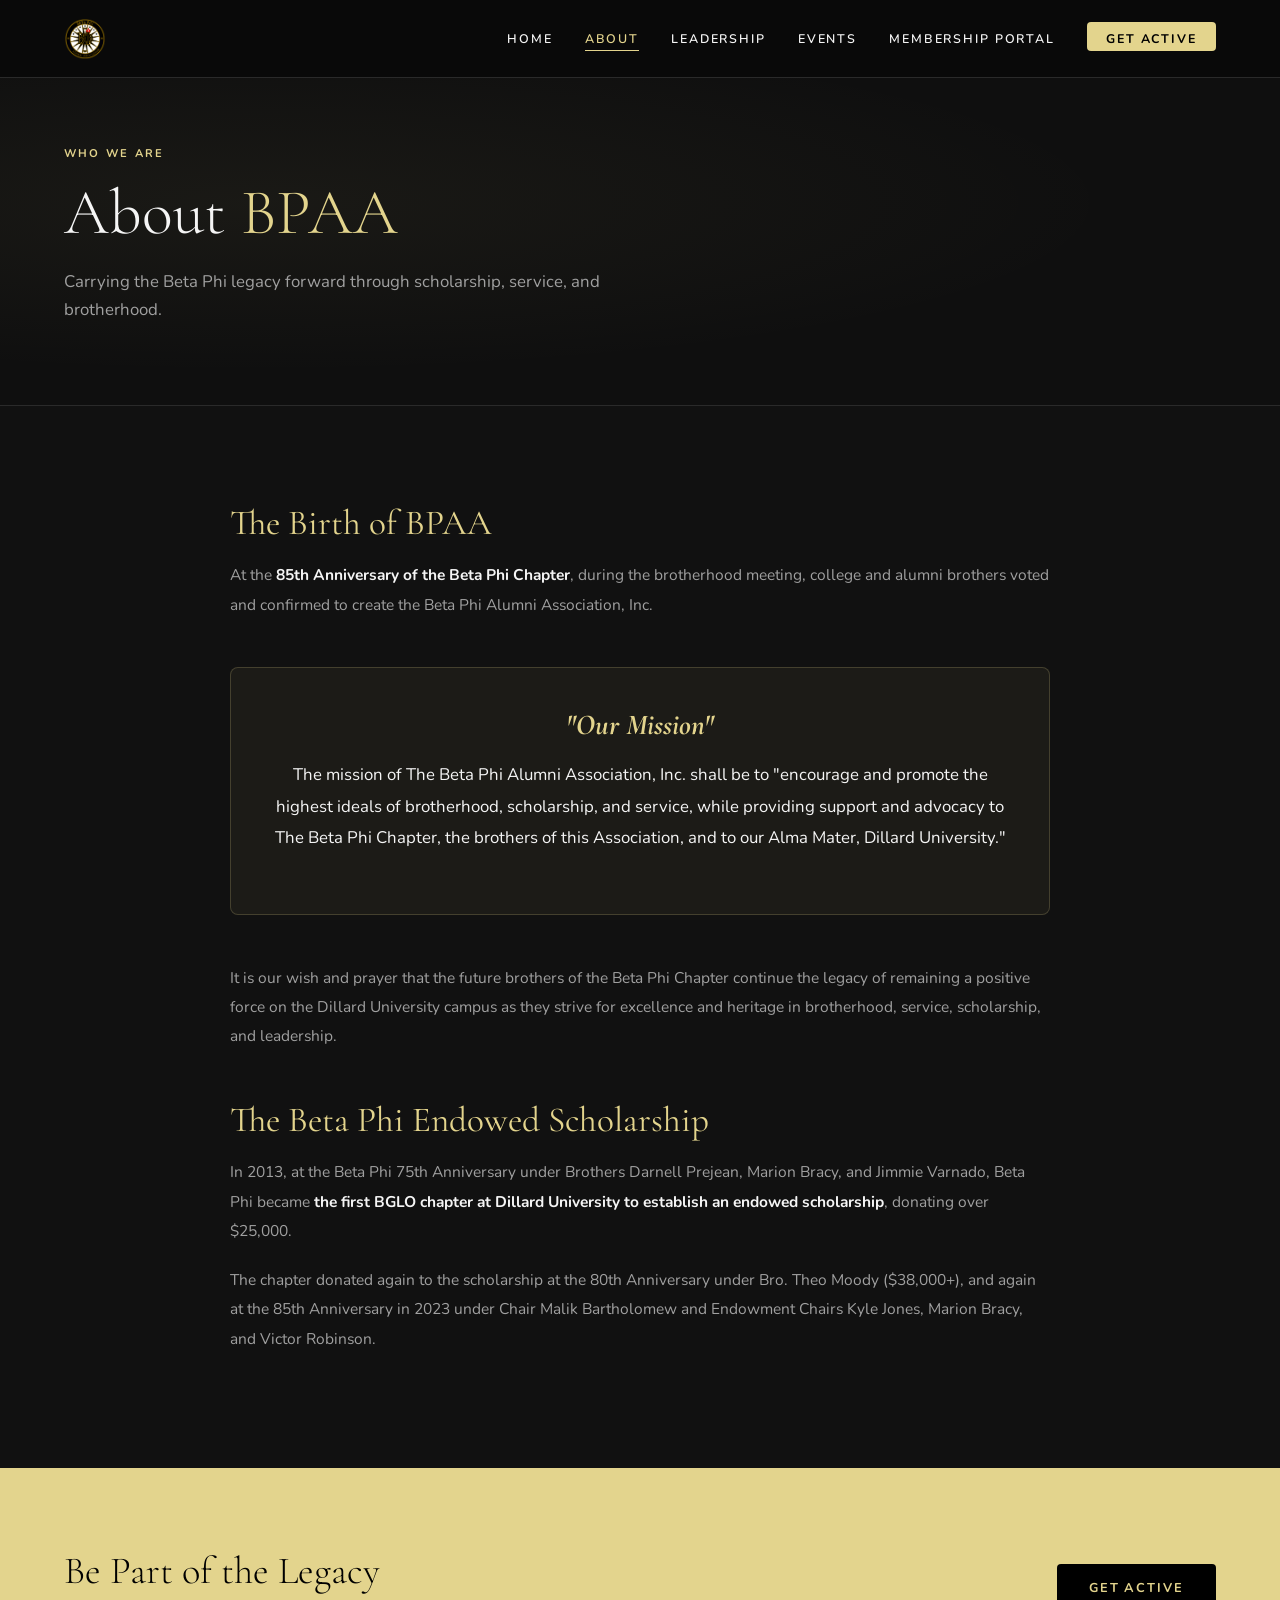
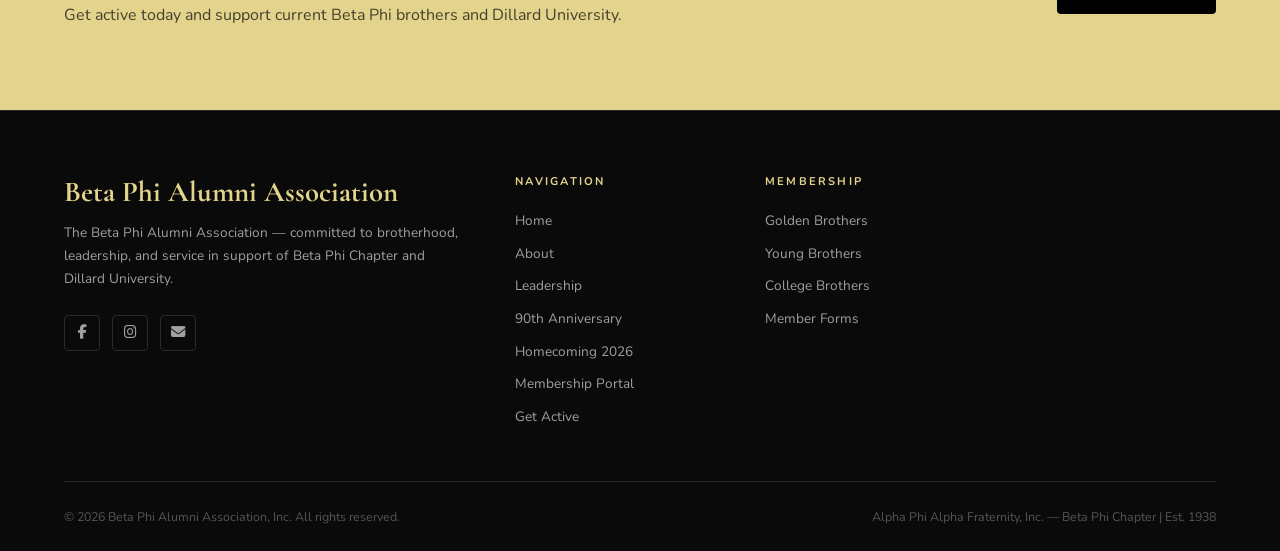
==== commit deee4b9e: "Fix "Marion Bracey" typo to "Marion Bracy" in about.html and archive Co-Authored-By: Claude Sonnet 5" ====
--- a/about.html
+++ b/about.html
@@ -81,7 +81,7 @@
 
       <h2>The Beta Phi Endowed Scholarship</h2>
       <p>
-        In 2013, at the Beta Phi 75th Anniversary under Brothers Darnell Prejean, Marion Bracey, and Jimmie Varnado, Beta Phi became <strong>the first BGLO chapter at Dillard University to establish an endowed scholarship</strong>, donating over $25,000.
+        In 2013, at the Beta Phi 75th Anniversary under Brothers Darnell Prejean, Marion Bracy, and Jimmie Varnado, Beta Phi became <strong>the first BGLO chapter at Dillard University to establish an endowed scholarship</strong>, donating over $25,000.
       </p>
       <p>
         The chapter donated again to the scholarship at the 80th Anniversary under Bro. Theo Moody ($38,000+), and again at the 85th Anniversary in 2023 under Chair Malik Bartholomew and Endowment Chairs Kyle Jones, Marion Bracy, and Victor Robinson.
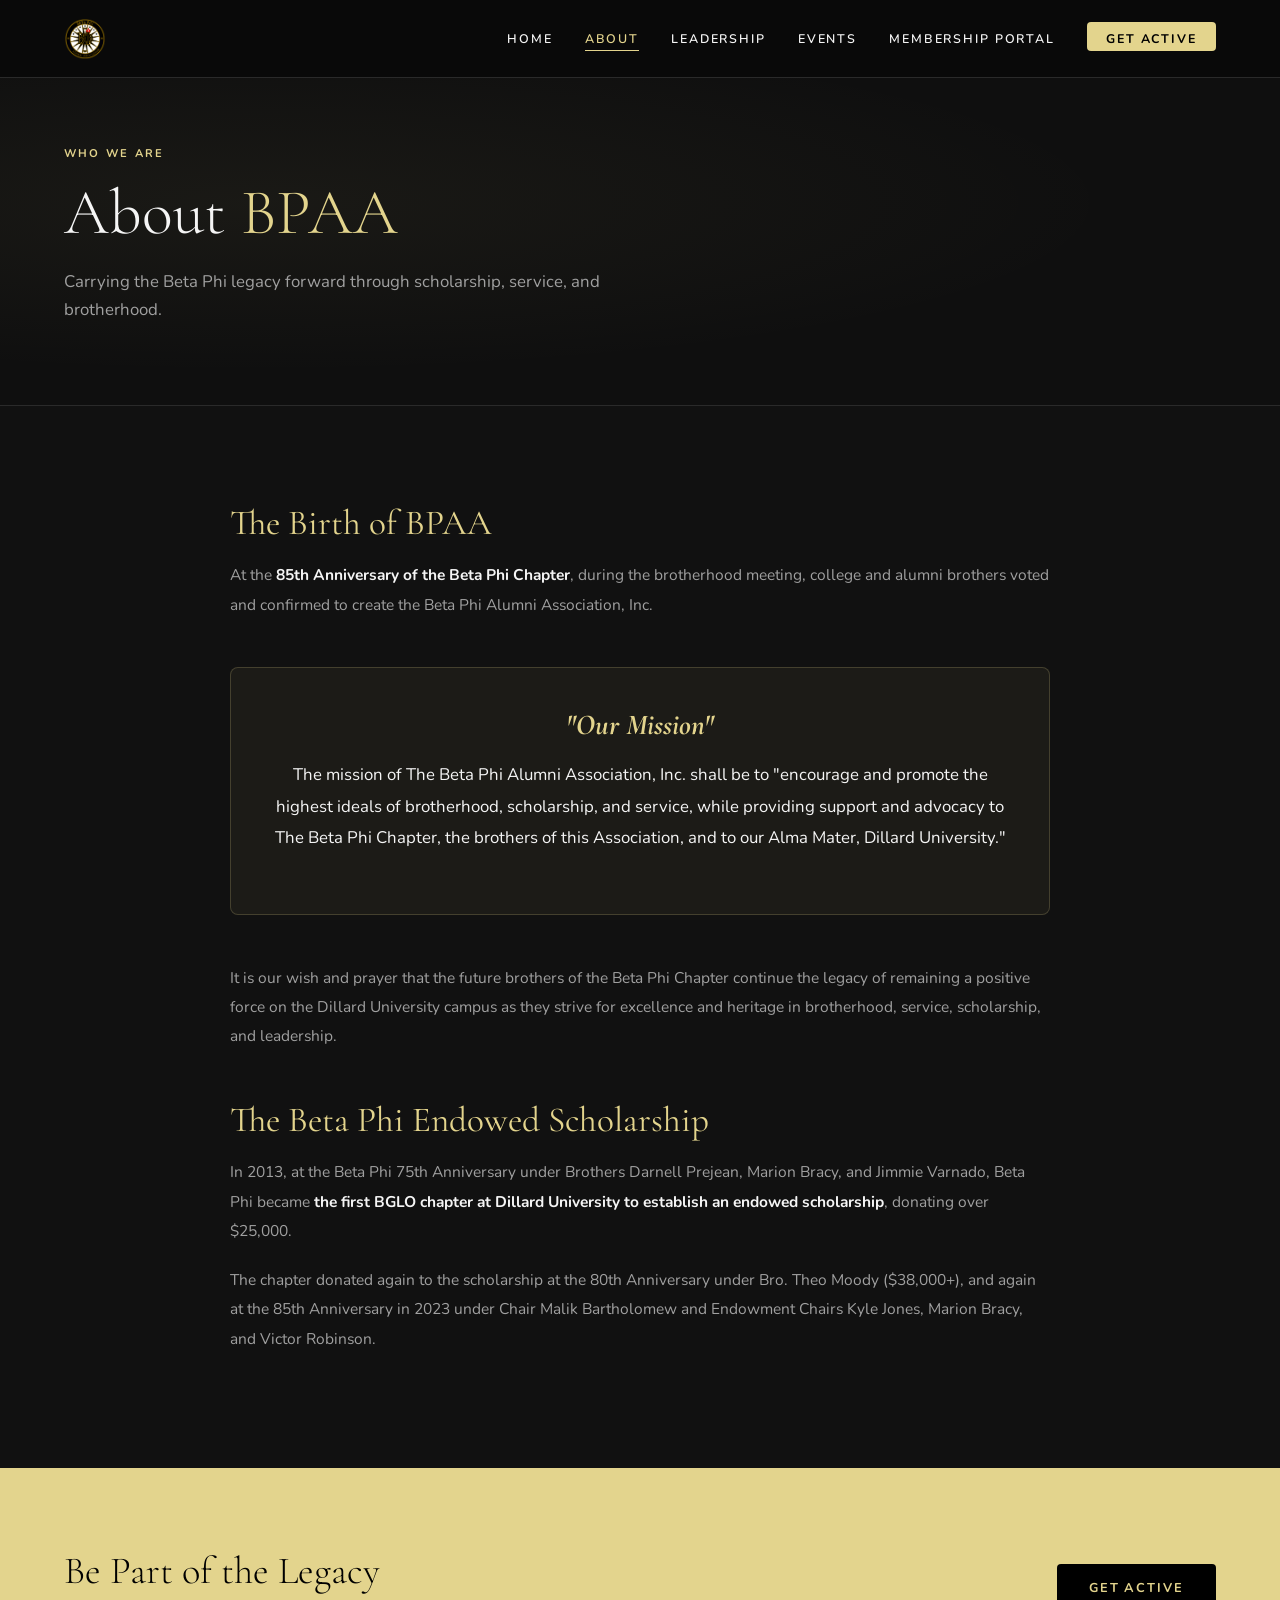
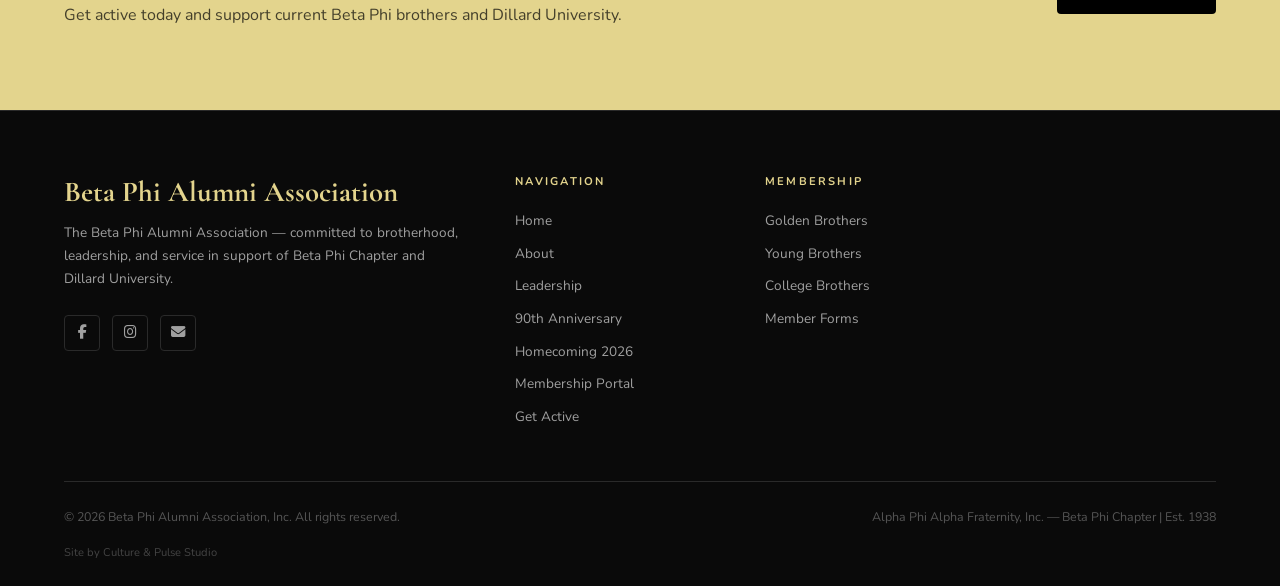
==== commit 15612344: "Add footer site credit Co-Authored-By: Claude Opus 5.5 <noreply@anthropic.com>" ====
--- a/about.html
+++ b/about.html
@@ -136,6 +136,7 @@
     <div class="footer-bottom">
       <p>© 2026 Beta Phi Alumni Association, Inc. All rights reserved.</p>
       <p>Alpha Phi Alpha Fraternity, Inc. — Beta Phi Chapter | Est. 1938</p>
+      <p class="footer-credit">Site by <a href="https://cultureandpulse.org" target="_blank" rel="noopener">Culture &amp; Pulse Studio</a></p>
     </div>
   </div>
 </footer>
--- a/main.css
+++ b/main.css
@@ -966,6 +966,9 @@
   color: #555;
   font-size: 0.78rem;
 }
+.footer-bottom .footer-credit { flex-basis: 100%; font-size: 0.7rem; color: #444; }
+.footer-bottom .footer-credit a { color: inherit; text-decoration: none; }
+.footer-bottom .footer-credit a:hover { color: var(--muted); }
 
 @media (max-width: 768px) {
   .footer-grid {
@@ -2772,6 +2775,12 @@
   transition: background 0.2s;
 }
 .members-card-link:hover { background: rgba(184,135,0,0.08); }
+button.members-card-link {
+  background: none;
+  cursor: pointer;
+  margin-right: 0.5rem;
+  margin-bottom: 0.5rem;
+}
 
 /* Announcement items */
 .announcement-item {
@@ -2839,6 +2848,612 @@
   margin: 0;
 }
 
+/* ── EVENTS CARD ── */
+.events-card {
+  background: rgba(255,255,255,0.03);
+  border: 0.5px solid rgba(184,135,0,0.2);
+  border-radius: 10px;
+  padding: 1.5rem;
+  margin-bottom: 2rem;
+}
+.events-card-header {
+  display: flex;
+  align-items: center;
+  justify-content: space-between;
+  flex-wrap: wrap;
+  gap: 0.75rem;
+  margin-bottom: 1.25rem;
+}
+.events-card-header h3 {
+  font-family: 'Cormorant Garamond', serif;
+  font-size: 1.3rem;
+  font-weight: 600;
+  color: #fff;
+  margin: 0;
+  display: flex;
+  align-items: center;
+}
+.events-admin-btn {
+  display: inline-flex;
+  align-items: center;
+  gap: 6px;
+  background: var(--gold, #b48700);
+  color: #000;
+  border: none;
+  border-radius: 6px;
+  padding: 0.6rem 1.1rem;
+  font-family: 'Nunito', sans-serif;
+  font-size: 0.8rem;
+  font-weight: 700;
+  letter-spacing: 0.03em;
+  cursor: pointer;
+  transition: opacity 0.2s;
+}
+.events-admin-btn:hover { opacity: 0.88; }
+
+.events-month-group { margin-bottom: 1.5rem; }
+.events-month-group:last-child { margin-bottom: 0; }
+.events-month-label {
+  font-family: 'Nunito', sans-serif;
+  font-size: 0.75rem;
+  font-weight: 700;
+  letter-spacing: 0.08em;
+  text-transform: uppercase;
+  color: var(--gold, #b48700);
+  margin-bottom: 0.75rem;
+  padding-bottom: 0.4rem;
+  border-bottom: 0.5px solid rgba(184,135,0,0.2);
+}
+
+.event-item {
+  display: flex;
+  gap: 1rem;
+  padding: 1rem 0;
+  border-bottom: 0.5px solid rgba(255,255,255,0.06);
+}
+.event-item:last-child { border-bottom: none; }
+.event-date-col {
+  flex-shrink: 0;
+  width: 52px;
+  text-align: center;
+  background: rgba(184,135,0,0.08);
+  border-radius: 8px;
+  padding: 0.5rem 0.25rem;
+  height: fit-content;
+}
+.event-day {
+  font-family: 'Nunito', sans-serif;
+  font-size: 0.65rem;
+  font-weight: 700;
+  letter-spacing: 0.05em;
+  text-transform: uppercase;
+  color: var(--gold, #b48700);
+}
+.event-daynum {
+  font-family: 'Cormorant Garamond', serif;
+  font-size: 1.4rem;
+  font-weight: 600;
+  color: #fff;
+  line-height: 1.2;
+}
+.event-main { flex: 1; min-width: 0; }
+.event-title-row {
+  display: flex;
+  align-items: center;
+  flex-wrap: wrap;
+  gap: 0.6rem;
+  margin-bottom: 0.4rem;
+}
+.event-title-row h4 {
+  font-family: 'Cormorant Garamond', serif;
+  font-size: 1.15rem;
+  font-weight: 600;
+  color: #fff;
+  margin: 0;
+}
+.event-badge {
+  font-family: 'Nunito', sans-serif;
+  font-size: 0.68rem;
+  font-weight: 700;
+  letter-spacing: 0.05em;
+  text-transform: uppercase;
+  color: var(--gold, #b48700);
+  border: 0.5px solid rgba(184,135,0,0.35);
+  border-radius: 4px;
+  padding: 2px 8px;
+  white-space: nowrap;
+}
+.event-repeats-tag {
+  display: inline-flex;
+  align-items: center;
+  gap: 4px;
+  font-family: 'Nunito', sans-serif;
+  font-size: 0.65rem;
+  font-weight: 700;
+  letter-spacing: 0.05em;
+  text-transform: uppercase;
+  color: rgba(255,255,255,0.5);
+  border: 0.5px solid rgba(255,255,255,0.15);
+  border-radius: 4px;
+  padding: 2px 8px;
+  white-space: nowrap;
+}
+.event-meta {
+  font-family: 'Nunito', sans-serif;
+  font-size: 0.82rem;
+  color: rgba(255,255,255,0.55);
+  margin-bottom: 0.3rem;
+  display: flex;
+  align-items: center;
+  gap: 6px;
+}
+.event-meta i { color: var(--gold, #b48700); font-size: 0.78rem; width: 14px; }
+.event-notes {
+  font-family: 'Nunito', sans-serif;
+  font-size: 0.82rem;
+  color: rgba(255,255,255,0.45);
+  line-height: 1.55;
+  margin: 0.4rem 0 0.2rem;
+}
+.event-actions {
+  display: flex;
+  flex-wrap: wrap;
+  gap: 0.6rem;
+  margin-top: 0.75rem;
+}
+.event-join-btn,
+.event-gcal-link,
+.event-edit-btn,
+.event-delete-btn {
+  font-family: 'Nunito', sans-serif;
+  font-size: 0.75rem;
+  font-weight: 700;
+  letter-spacing: 0.03em;
+  text-decoration: none;
+  border-radius: 4px;
+  padding: 8px 14px;
+  cursor: pointer;
+  transition: opacity 0.2s, background 0.2s, color 0.2s, border-color 0.2s;
+}
+.event-join-btn {
+  background: var(--gold, #b48700);
+  color: #000;
+  border: none;
+}
+.event-join-btn:hover { opacity: 0.88; }
+.event-gcal-link {
+  color: var(--gold, #b48700);
+  border: 0.5px solid rgba(184,135,0,0.3);
+  background: none;
+}
+.event-gcal-link:hover { background: rgba(184,135,0,0.08); }
+.event-edit-btn,
+.event-delete-btn {
+  background: none;
+  border: 0.5px solid rgba(255,255,255,0.15);
+  color: rgba(255,255,255,0.5);
+}
+.event-edit-btn:hover { color: #fff; border-color: rgba(255,255,255,0.4); }
+.event-delete-btn:hover { color: #e05c5c; border-color: rgba(224,92,92,0.4); }
+
+.events-toggle-link {
+  display: block;
+  margin: 1.25rem auto 0;
+  background: none;
+  border: none;
+  color: var(--gold, #b48700);
+  font-family: 'Nunito', sans-serif;
+  font-size: 0.8rem;
+  font-weight: 700;
+  letter-spacing: 0.03em;
+  cursor: pointer;
+  text-align: center;
+  padding: 0.5rem;
+}
+.events-toggle-link:hover { opacity: 0.8; }
+
+/* ── EVENT FORM MODAL ── */
+.event-modal {
+  position: fixed;
+  inset: 0;
+  background: rgba(0,0,0,0.75);
+  z-index: 1000;
+  display: none;
+  align-items: flex-start;
+  justify-content: center;
+  padding: 2rem 1rem;
+  overflow-y: auto;
+}
+.event-modal-box {
+  background: #151515;
+  border: 0.5px solid rgba(184,135,0,0.25);
+  border-radius: 10px;
+  padding: 1.75rem;
+  max-width: 480px;
+  width: 100%;
+  box-sizing: border-box;
+}
+.event-modal-header {
+  display: flex;
+  align-items: center;
+  justify-content: space-between;
+  margin-bottom: 1.25rem;
+}
+.event-modal-header h3 {
+  font-family: 'Cormorant Garamond', serif;
+  font-size: 1.4rem;
+  font-weight: 600;
+  color: #fff;
+  margin: 0;
+}
+.event-modal-close {
+  background: none;
+  border: none;
+  color: rgba(255,255,255,0.5);
+  font-size: 1.6rem;
+  line-height: 1;
+  cursor: pointer;
+  padding: 0;
+}
+.event-modal-close:hover { color: #fff; }
+.event-form-error {
+  font-family: 'Nunito', sans-serif;
+  font-size: 0.8rem;
+  color: #e05c5c;
+  margin-bottom: 0.75rem;
+  min-height: 1.1rem;
+}
+.delete-confirm-text {
+  font-family: 'Nunito', sans-serif;
+  font-size: 0.9rem;
+  color: rgba(255,255,255,0.75);
+  line-height: 1.5;
+  margin: 0 0 1.25rem;
+}
+.delete-confirm-actions {
+  display: flex;
+  flex-wrap: wrap;
+  gap: 0.6rem;
+}
+.delete-confirm-actions .login-btn,
+.delete-confirm-actions .events-admin-btn,
+.delete-confirm-actions .event-edit-btn {
+  flex: 1 1 120px;
+  width: auto;
+  margin: 0;
+  justify-content: center;
+}
+.event-form-row {
+  display: flex;
+  gap: 0.75rem;
+}
+.event-form-row .login-field { flex: 1; min-width: 0; }
+.login-field select,
+.login-field textarea {
+  width: 100%;
+  background: rgba(255,255,255,0.05);
+  border: 0.5px solid rgba(255,255,255,0.15);
+  border-radius: 6px;
+  padding: 0.75rem 1rem;
+  font-family: 'Nunito', sans-serif;
+  font-size: 0.95rem;
+  color: #fff;
+  outline: none;
+  transition: border-color 0.2s;
+  box-sizing: border-box;
+}
+.login-field select:focus,
+.login-field textarea:focus { border-color: rgba(184,135,0,0.5); }
+.login-field textarea { resize: vertical; }
+
+.form-checkbox-row {
+  display: flex;
+  align-items: center;
+  gap: 8px;
+  margin-bottom: 1rem;
+}
+.form-checkbox-row input[type="checkbox"] {
+  width: 16px;
+  height: 16px;
+  accent-color: var(--gold, #b48700);
+  cursor: pointer;
+}
+.form-checkbox-row label {
+  font-family: 'Nunito', sans-serif;
+  font-size: 0.85rem;
+  color: rgba(255,255,255,0.7);
+  cursor: pointer;
+  margin: 0;
+}
+
+/* ── PROFILE BANNER ── */
+.profile-banner {
+  background: rgba(184,135,0,0.12);
+  border: 0.5px solid rgba(184,135,0,0.35);
+  border-radius: 8px;
+  padding: 1rem 1.25rem;
+  margin-bottom: 1.5rem;
+  display: flex;
+  align-items: center;
+  justify-content: space-between;
+  flex-wrap: wrap;
+  gap: 0.75rem;
+}
+.profile-banner-text {
+  font-family: 'Nunito', sans-serif;
+  font-size: 0.9rem;
+  font-weight: 700;
+  color: var(--gold, #b48700);
+}
+
+/* ── ANNOUNCEMENTS (dynamic) ── */
+.announcement-title {
+  font-family: 'Cormorant Garamond', serif;
+  font-size: 1.05rem;
+  font-weight: 600;
+  color: #fff;
+  margin-bottom: 0.2rem;
+}
+.announcement-link {
+  display: inline-block;
+  font-family: 'Nunito', sans-serif;
+  font-size: 0.78rem;
+  font-weight: 700;
+  color: var(--gold, #b48700);
+  text-decoration: none;
+  margin-top: 0.35rem;
+}
+.announcement-link:hover { text-decoration: underline; }
+.announcement-admin-actions {
+  display: flex;
+  gap: 0.5rem;
+  margin-top: 0.6rem;
+}
+
+/* ── NEWSLETTER ── */
+.newsletter-item {
+  display: flex;
+  align-items: center;
+  justify-content: space-between;
+  gap: 0.75rem;
+  flex-wrap: wrap;
+  padding: 0.85rem 0;
+  border-bottom: 0.5px solid rgba(255,255,255,0.06);
+}
+.newsletter-item:last-child { border-bottom: none; }
+.newsletter-title {
+  font-family: 'Cormorant Garamond', serif;
+  font-size: 1rem;
+  font-weight: 600;
+  color: #fff;
+}
+.newsletter-date {
+  font-family: 'Nunito', sans-serif;
+  font-size: 0.75rem;
+  color: rgba(255,255,255,0.4);
+  margin-top: 2px;
+}
+.newsletter-actions {
+  display: flex;
+  gap: 0.5rem;
+  flex-wrap: wrap;
+}
+
+/* ── MEMBER PROFILE FORM ── */
+.profile-avatar-row {
+  display: flex;
+  align-items: center;
+  gap: 1rem;
+  margin-bottom: 1.25rem;
+}
+.profile-avatar-preview {
+  width: 64px;
+  height: 64px;
+  border-radius: 50%;
+  object-fit: cover;
+  background: rgba(255,255,255,0.08);
+  border: 0.5px solid rgba(184,135,0,0.3);
+  flex-shrink: 0;
+}
+
+/* ── MEMBER ROSTER ── */
+.roster-modal-box { max-width: 900px; }
+.roster-table-wrap { overflow-x: auto; }
+.roster-table {
+  width: 100%;
+  border-collapse: collapse;
+  font-family: 'Nunito', sans-serif;
+  font-size: 0.82rem;
+  color: rgba(255,255,255,0.7);
+}
+.roster-table th {
+  text-align: left;
+  color: var(--gold, #b48700);
+  font-size: 0.68rem;
+  font-weight: 700;
+  letter-spacing: 0.05em;
+  text-transform: uppercase;
+  padding: 8px 10px;
+  border-bottom: 1px solid rgba(184,135,0,0.25);
+  white-space: nowrap;
+}
+.roster-table td {
+  padding: 8px 10px;
+  border-bottom: 0.5px solid rgba(255,255,255,0.06);
+  white-space: nowrap;
+}
+
+/* ── DUES CARD ── */
+.dues-card {
+  background: rgba(255,255,255,0.03);
+  border: 0.5px solid rgba(184,135,0,0.2);
+  border-radius: 10px;
+  padding: 1.5rem;
+  margin-bottom: 2rem;
+}
+.dues-card .tiers-grid { margin-top: 1.5rem; }
+.tier-btn-disabled {
+  pointer-events: none;
+  opacity: 0.4;
+  cursor: not-allowed;
+}
+
+/* ── CALENDAR CARD ── */
+.cal-card {
+  background: rgba(255,255,255,0.03);
+  border: 0.5px solid rgba(184,135,0,0.2);
+  border-radius: 10px;
+  padding: 1.5rem;
+  margin-bottom: 2rem;
+}
+.cal-wrap {
+  display: flex;
+  flex-direction: column;
+  gap: 1.5rem;
+}
+.cal-left { order: 2; }
+.cal-right { order: 1; }
+.cal-selected-day {
+  display: flex;
+  align-items: baseline;
+  gap: 0.6rem;
+  margin-bottom: 1rem;
+  padding-bottom: 1rem;
+  border-bottom: 0.5px solid rgba(184,135,0,0.2);
+}
+.cal-selected-daynum {
+  font-family: 'Cormorant Garamond', serif;
+  font-size: 3rem;
+  font-weight: 600;
+  color: #fff;
+  line-height: 1;
+}
+.cal-selected-weekday {
+  font-family: 'Nunito', sans-serif;
+  font-size: 0.85rem;
+  font-weight: 700;
+  letter-spacing: 0.05em;
+  text-transform: uppercase;
+  color: var(--gold, #b48700);
+}
+.cal-create-btn { margin-top: 1rem; width: 100%; justify-content: center; }
+
+.cal-year-nav {
+  display: flex;
+  align-items: center;
+  justify-content: center;
+  gap: 1rem;
+  margin-bottom: 0.75rem;
+  font-family: 'Cormorant Garamond', serif;
+  font-size: 1.3rem;
+  color: #fff;
+}
+.cal-year-arrow {
+  background: none;
+  border: 0.5px solid rgba(255,255,255,0.15);
+  color: rgba(255,255,255,0.6);
+  width: 30px;
+  height: 30px;
+  border-radius: 50%;
+  cursor: pointer;
+  display: flex;
+  align-items: center;
+  justify-content: center;
+  transition: all 0.15s;
+}
+.cal-year-arrow:hover { border-color: var(--gold, #b48700); color: var(--gold, #b48700); }
+
+.cal-month-tabs {
+  display: flex;
+  flex-wrap: wrap;
+  gap: 6px;
+  margin-bottom: 1rem;
+}
+.cal-month-tab {
+  background: none;
+  border: 0.5px solid rgba(255,255,255,0.15);
+  color: rgba(255,255,255,0.55);
+  border-radius: 4px;
+  padding: 5px 10px;
+  font-family: 'Nunito', sans-serif;
+  font-size: 0.75rem;
+  font-weight: 700;
+  cursor: pointer;
+  transition: all 0.15s;
+}
+.cal-month-tab:hover { border-color: rgba(184,135,0,0.4); color: #fff; }
+.cal-month-tab.active {
+  background: var(--gold, #b48700);
+  color: #000;
+  border-color: var(--gold, #b48700);
+}
+
+.cal-weekday-row {
+  display: grid;
+  grid-template-columns: repeat(7, 1fr);
+  text-align: center;
+  font-family: 'Nunito', sans-serif;
+  font-size: 0.65rem;
+  font-weight: 700;
+  letter-spacing: 0.05em;
+  text-transform: uppercase;
+  color: rgba(255,255,255,0.35);
+  margin-bottom: 4px;
+}
+.cal-grid {
+  display: grid;
+  grid-template-columns: repeat(7, 1fr);
+  gap: 4px;
+}
+.cal-day-cell {
+  aspect-ratio: 1;
+  display: flex;
+  flex-direction: column;
+  align-items: center;
+  justify-content: center;
+  gap: 2px;
+  border-radius: 6px;
+  border: none;
+  cursor: pointer;
+  font-family: 'Nunito', sans-serif;
+  font-size: 0.8rem;
+  color: rgba(255,255,255,0.7);
+  position: relative;
+  background: rgba(255,255,255,0.02);
+  transition: background 0.15s;
+}
+.cal-day-cell:hover { background: rgba(184,135,0,0.1); }
+.cal-day-cell.cal-day-empty { visibility: hidden; cursor: default; }
+.cal-day-cell.cal-day-today { border: 1px solid var(--gold, #b48700); color: #fff; font-weight: 700; }
+.cal-day-cell.cal-day-selected { background: var(--gold, #b48700); color: #000; font-weight: 700; }
+.cal-day-dot {
+  width: 5px;
+  height: 5px;
+  border-radius: 50%;
+  background: var(--gold, #b48700);
+  position: absolute;
+  bottom: 5px;
+}
+.cal-day-cell.cal-day-selected .cal-day-dot { background: #000; }
+
+@media (min-width: 768px) {
+  .cal-wrap { flex-direction: row; }
+  .cal-left { order: 1; flex: 0 0 300px; }
+  .cal-right { order: 2; flex: 1; min-width: 0; }
+}
+
+@media (max-width: 600px) {
+  .event-form-row { flex-direction: column; gap: 0; }
+  .event-date-col { width: 46px; }
+  .events-card-header { flex-direction: column; align-items: flex-start; }
+  .events-admin-btn { width: 100%; justify-content: center; }
+  .event-join-btn,
+  .event-gcal-link,
+  .event-edit-btn,
+  .event-delete-btn { flex: 1 1 auto; text-align: center; }
+  .newsletter-item { flex-direction: column; align-items: flex-start; }
+}
+
 /* =========================
    ANIMATIONS
 ========================= */
